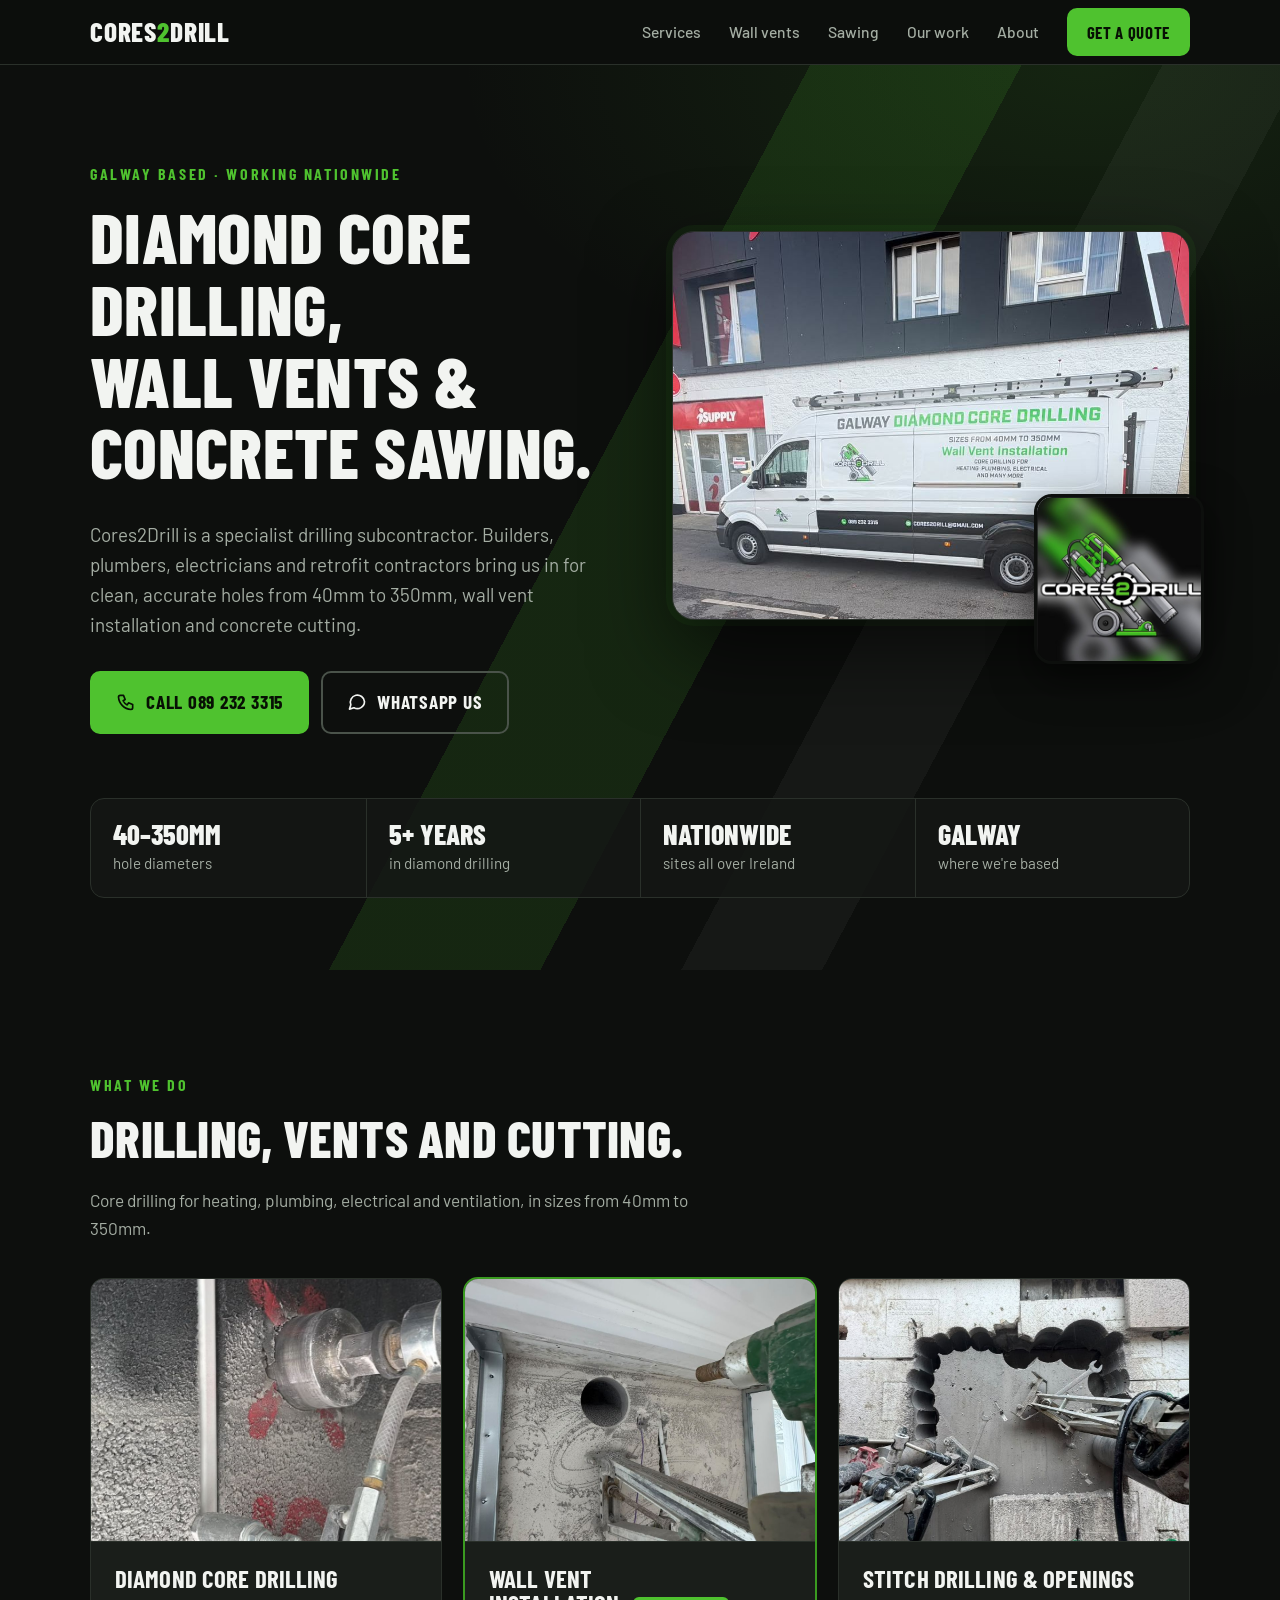
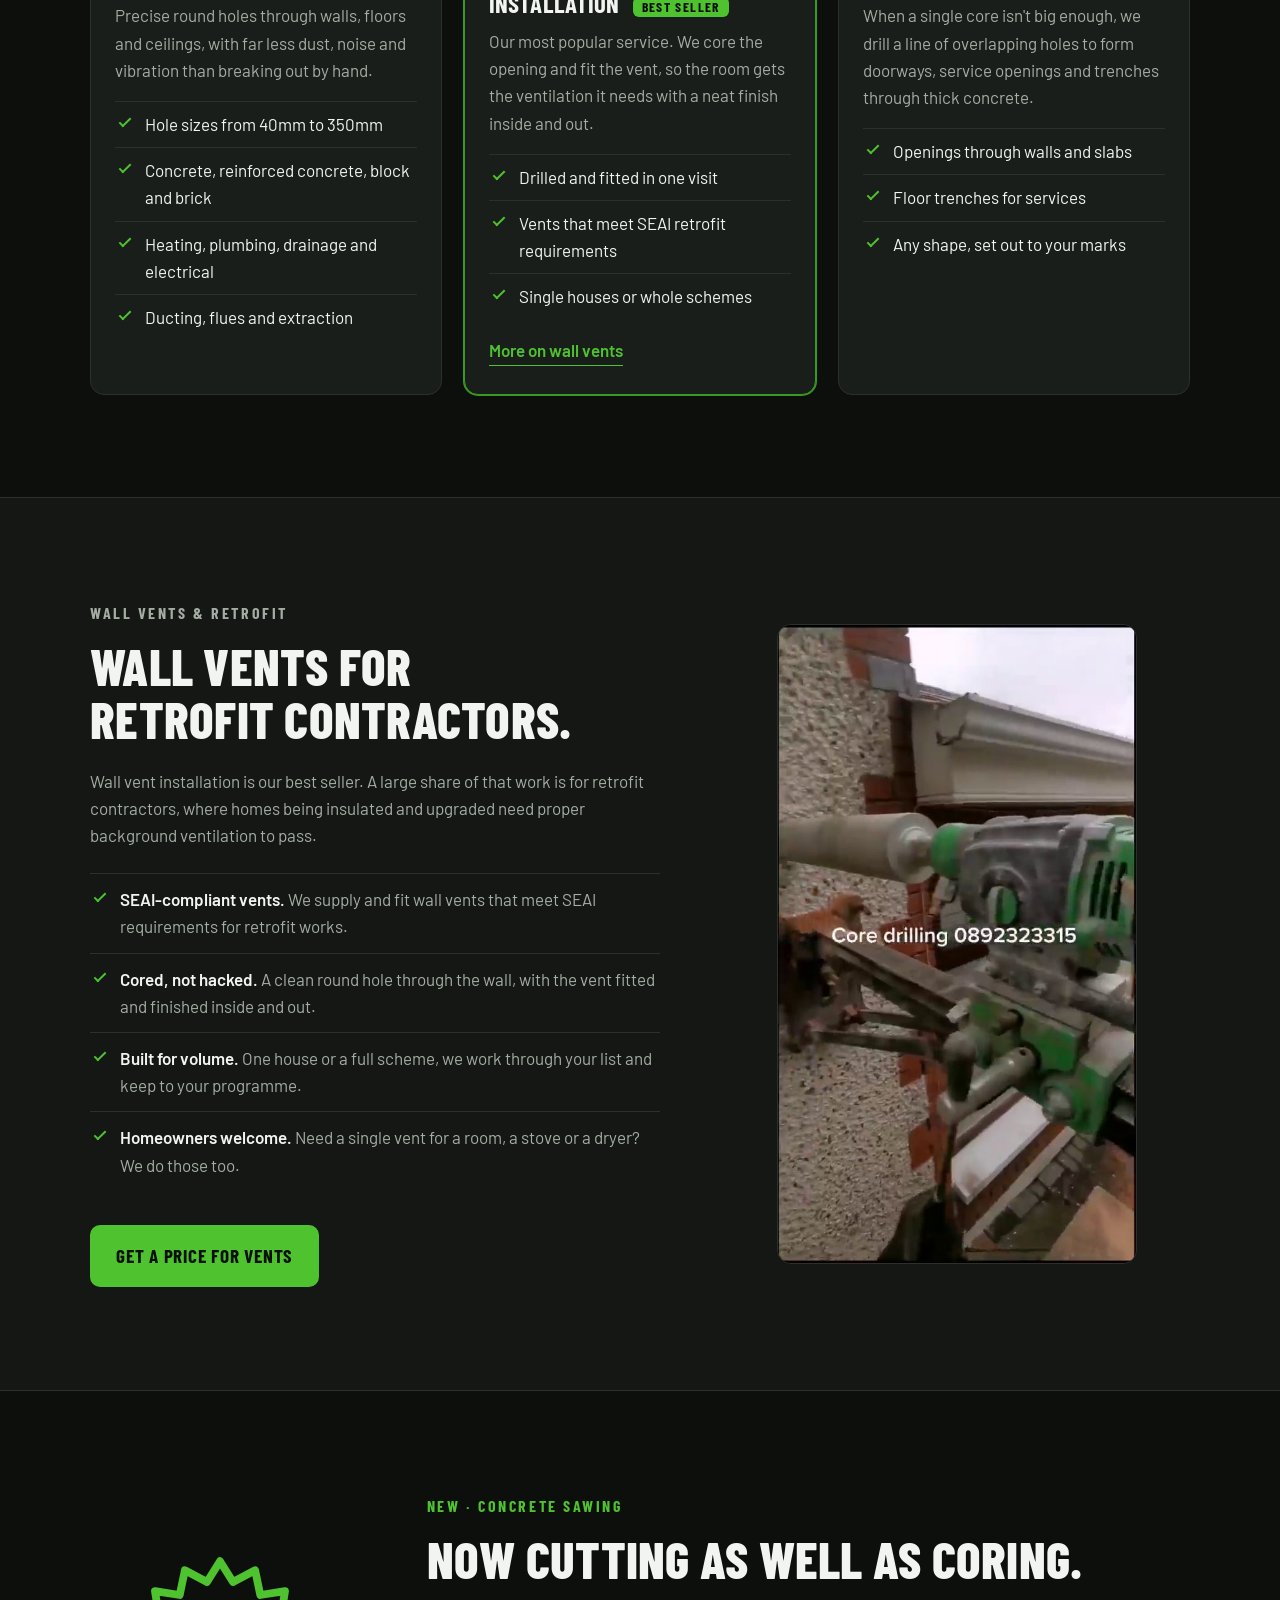
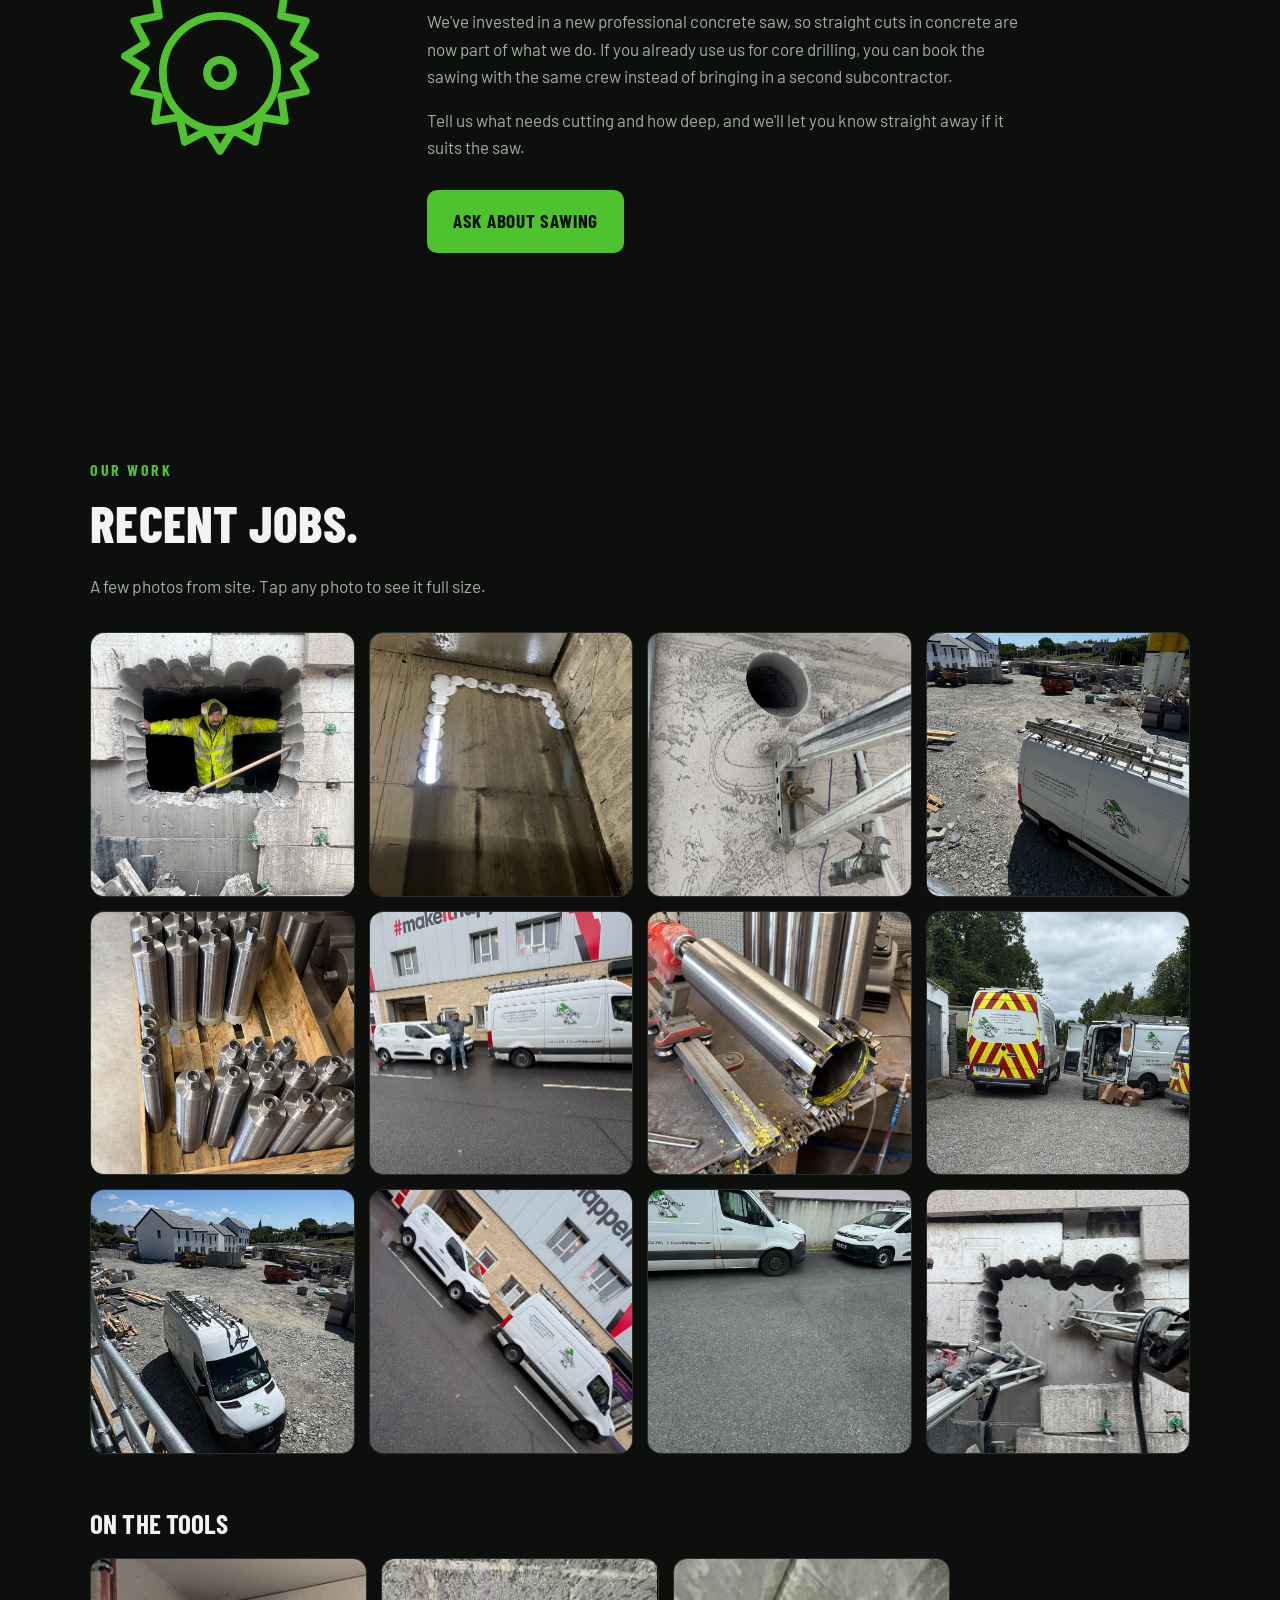
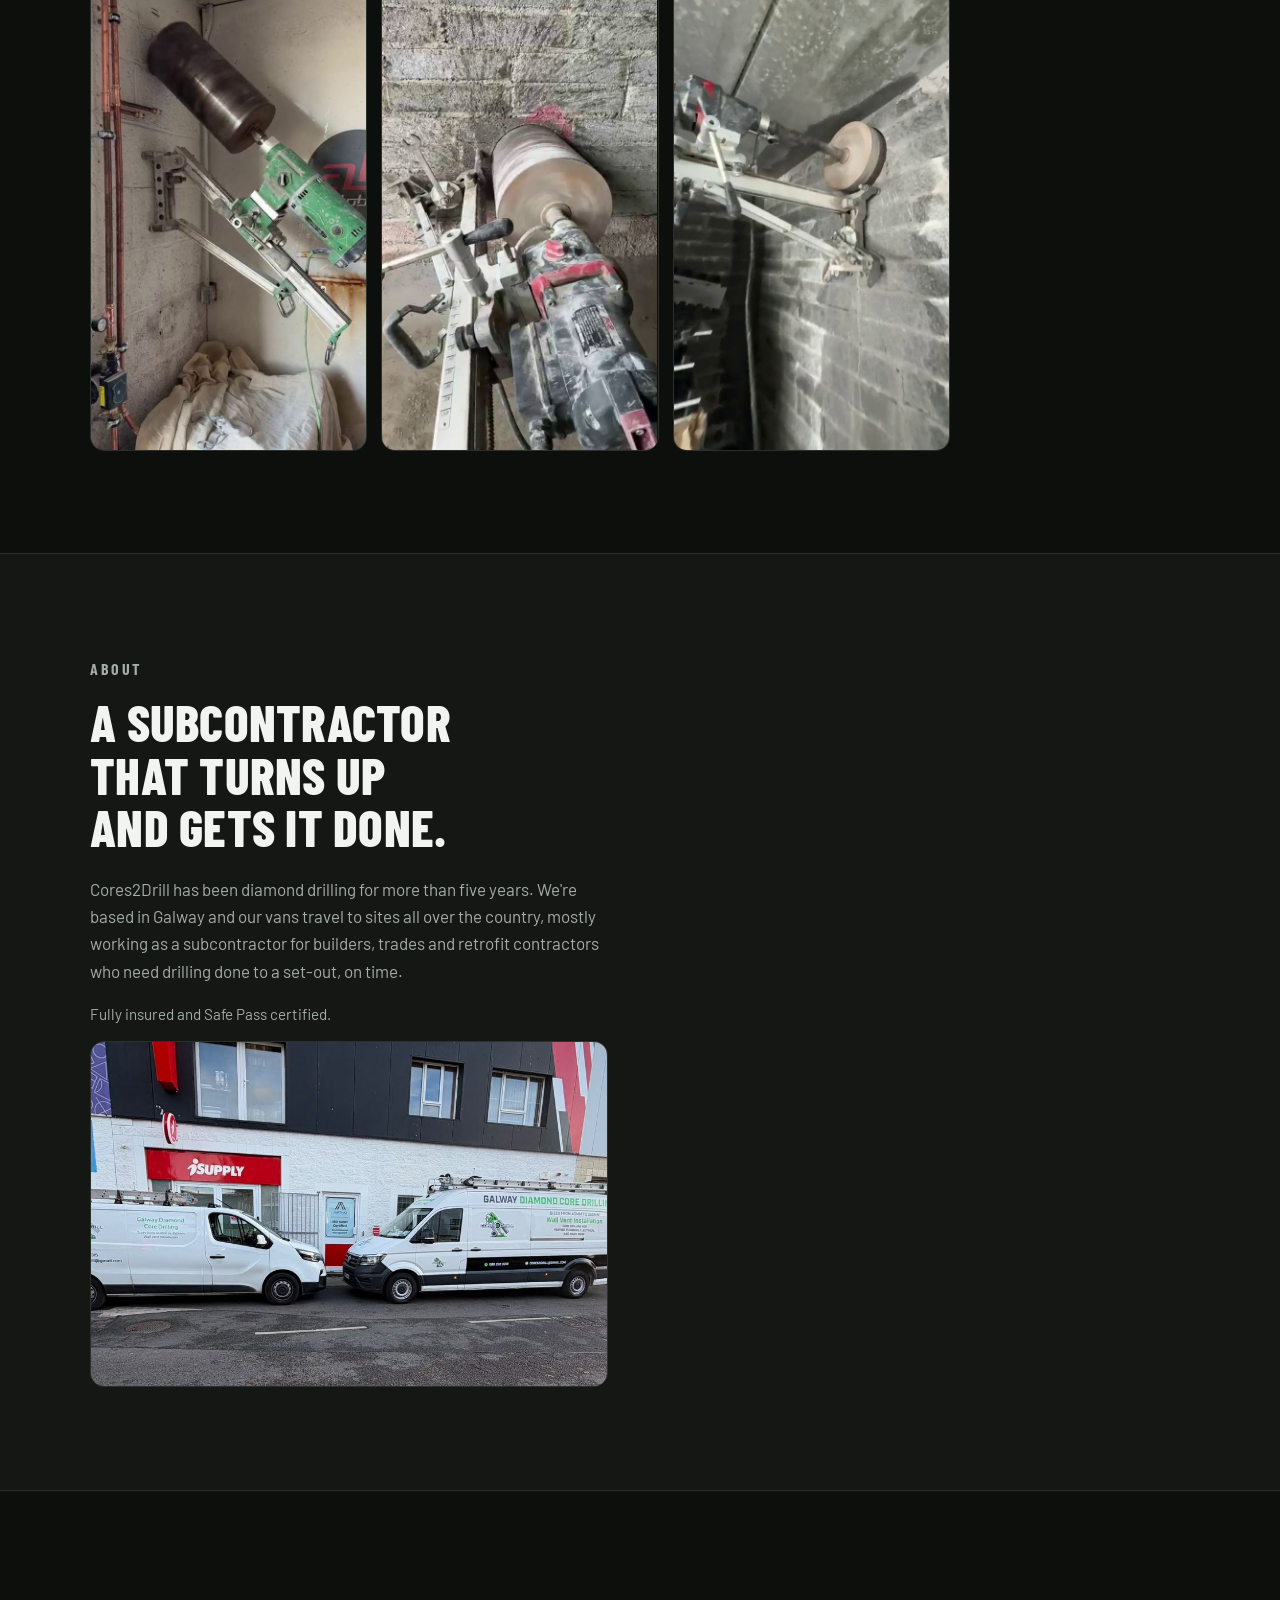
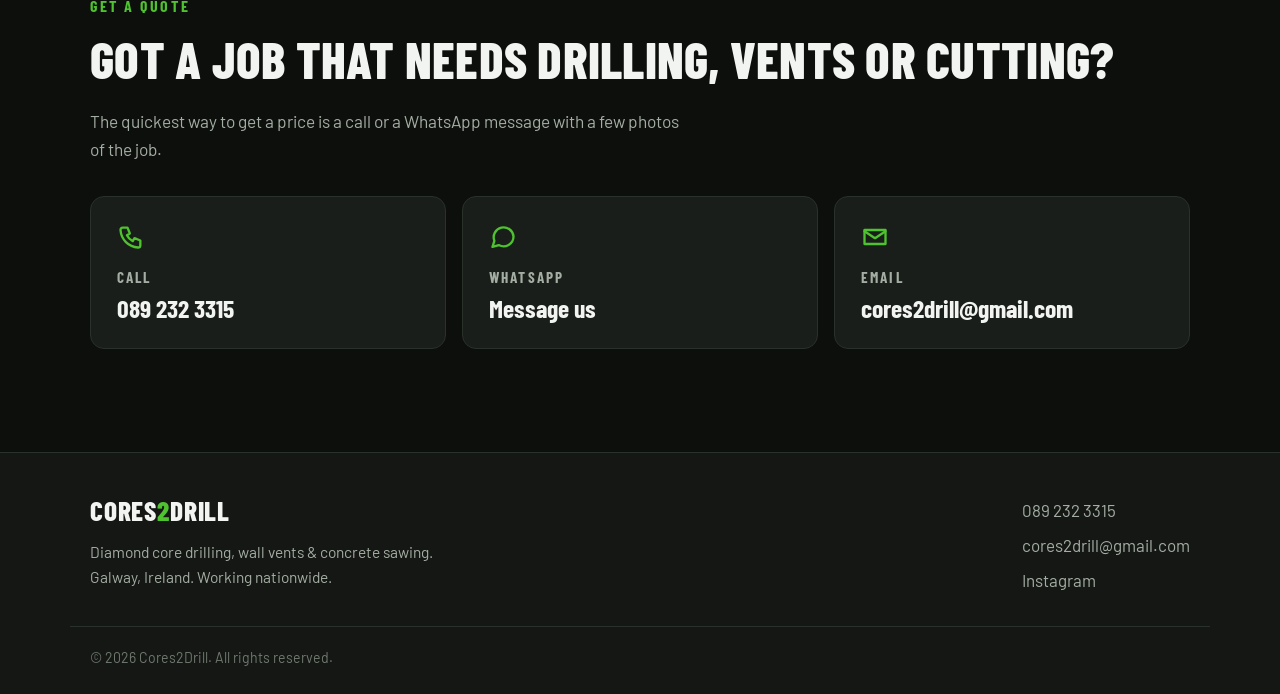
==== index.html @ 3e7b77d5 "Gallery: add four more photos and recrop the yard shot Co-Authored-By: Claude Fable 5.2 <noreply@ant" ====
<!doctype html>
<html lang="en-IE">
<head>
  <meta charset="utf-8">
  <meta name="viewport" content="width=device-width, initial-scale=1">
  <title>Cores2Drill | Diamond Core Drilling &amp; Wall Vent Installation, Galway &amp; Nationwide</title>
  <meta name="description" content="Galway-based diamond core drilling from 40mm to 350mm, wall vent installation for retrofit contractors and concrete sawing, on sites all over Ireland. Call or WhatsApp 089 232 3315.">
  <meta name="theme-color" content="#0d0f0d">

  <meta property="og:type" content="website">
  <meta property="og:title" content="Cores2Drill | Diamond Core Drilling &amp; Wall Vent Installation">
  <meta property="og:description" content="Core drilling from 40mm to 350mm, wall vents and concrete sawing. Galway based, working nationwide.">
  <meta property="og:image" content="images/social.jpg">

  <link rel="icon" type="image/png" href="images/favicon.png">
  <link rel="apple-touch-icon" href="images/favicon.png">

  <link rel="preconnect" href="https://fonts.googleapis.com">
  <link rel="preconnect" href="https://fonts.gstatic.com" crossorigin>
  <link href="https://fonts.googleapis.com/css2?family=Barlow:wght@400;500;600&family=Barlow+Condensed:wght@600;700;800&display=swap" rel="stylesheet">
  <link rel="stylesheet" href="css/style.css">

  <script type="application/ld+json">
  {
    "@context": "https://schema.org",
    "@type": "LocalBusiness",
    "name": "Cores2Drill",
    "description": "Diamond core drilling, wall vent installation and concrete sawing subcontractor based in Galway, working nationwide.",
    "telephone": "+353892323315",
    "email": "cores2drill@gmail.com",
    "address": { "@type": "PostalAddress", "addressLocality": "Galway", "addressCountry": "IE" },
    "areaServed": { "@type": "Country", "name": "Ireland" }
  }
  </script>
</head>
<body>
  <a class="skip" href="#main">Skip to content</a>

  <header class="nav" id="top">
    <div class="wrap nav__inner">
      <a class="brand" href="#top" aria-label="Cores2Drill home">CORES<span>2</span>DRILL</a>

      <button class="nav__toggle" type="button" aria-expanded="false" aria-controls="menu" aria-label="Menu">
        <span></span><span></span><span></span>
      </button>

      <nav class="nav__menu" id="menu" aria-label="Main">
        <a href="#services">Services</a>
        <a href="#vents">Wall vents</a>
        <a href="#saw">Sawing</a>
        <a href="#work">Our work</a>
        <a href="#about">About</a>
        <a class="btn btn--sm" href="#contact">Get a quote</a>
      </nav>
    </div>
  </header>

  <main id="main">

    <!-- ============ HERO ============ -->
    <section class="hero">
      <div class="wrap hero__inner">
        <div class="hero__text">
          <p class="eyebrow">Galway based &middot; Working nationwide</p>
          <h1>Diamond core drilling, wall vents &amp; concrete sawing.</h1>
          <p class="lead">
            Cores2Drill is a specialist drilling subcontractor. Builders, plumbers, electricians
            and retrofit contractors bring us in for clean, accurate holes from 40mm to 350mm,
            wall vent installation and concrete cutting.
          </p>
          <div class="hero__cta">
            <a class="btn" href="tel:+353892323315">
              <svg viewBox="0 0 24 24" aria-hidden="true"><path d="M5 4h4l2 5-2.5 1.5a11 11 0 0 0 5 5L15 13l5 2v4a2 2 0 0 1-2 2A16 16 0 0 1 3 6a2 2 0 0 1 2-2z"/></svg>
              Call 089 232 3315
            </a>
            <a class="btn btn--ghost" href="https://wa.me/353892323315?text=Hi%20Cores2Drill%2C%20I%27d%20like%20a%20quote%20for%20a%20job." target="_blank" rel="noopener">
              <svg viewBox="0 0 24 24" aria-hidden="true"><path d="M21 11.5a8.5 8.5 0 0 1-12.6 7.4L3 20.5l1.6-5.2A8.5 8.5 0 1 1 21 11.5z"/></svg>
              WhatsApp us
            </a>
          </div>
        </div>

        <div class="hero__media">
          <img class="hero__photo" src="images/van-side.jpg" width="900" height="675" alt="Cores2Drill van with Galway Diamond Core Drilling livery">
          <img class="hero__badge" src="images/logo.jpg" width="720" height="720" alt="Cores2Drill logo">
        </div>
      </div>

      <div class="wrap">
        <ul class="facts">
          <li><strong>40&ndash;350mm</strong><span>hole diameters</span></li>
          <li><strong>5+ years</strong><span>in diamond drilling</span></li>
          <li><strong>Nationwide</strong><span>sites all over Ireland</span></li>
          <li><strong>Galway</strong><span>where we're based</span></li>
        </ul>
      </div>
    </section>

    <!-- ============ SERVICES ============ -->
    <section class="section" id="services">
      <div class="wrap">
        <p class="eyebrow">What we do</p>
        <h2>Drilling, vents and cutting.</h2>
        <p class="section__intro">Core drilling for heating, plumbing, electrical and ventilation, in sizes from 40mm to 350mm.</p>

        <div class="services">
          <article class="card">
            <img class="card__img" src="images/marked-wall.jpg" width="787" height="1400" loading="lazy" alt="Diamond core drill cutting into a marked-out wall">
            <div class="card__body">
              <h3>Diamond core drilling</h3>
              <p>
                Precise round holes through walls, floors and ceilings, with far less dust,
                noise and vibration than breaking out by hand.
              </p>
              <ul class="ticks">
                <li>Hole sizes from 40mm to 350mm</li>
                <li>Concrete, reinforced concrete, block and brick</li>
                <li>Heating, plumbing, drainage and electrical</li>
                <li>Ducting, flues and extraction</li>
              </ul>
            </div>
          </article>

          <article class="card card--featured">
            <img class="card__img" src="images/hole-rig.jpg" width="1050" height="1400" loading="lazy" alt="Freshly cored vent hole high on a rendered house wall">
            <div class="card__body">
              <h3>Wall vent installation <em class="tag">Best seller</em></h3>
              <p>
                Our most popular service. We core the opening and fit the vent, so the room
                gets the ventilation it needs with a neat finish inside and out.
              </p>
              <ul class="ticks">
                <li>Drilled and fitted in one visit</li>
                <li>Vents that meet SEAI retrofit requirements</li>
                <li>Single houses or whole schemes</li>
              </ul>
              <a class="more" href="#vents">More on wall vents</a>
            </div>
          </article>

          <article class="card">
            <img class="card__img" src="images/opening-stitch.jpg" width="1050" height="1400" loading="lazy" alt="Large opening stitch drilled through a thick concrete wall">
            <div class="card__body">
              <h3>Stitch drilling &amp; openings</h3>
              <p>
                When a single core isn't big enough, we drill a line of overlapping holes to
                form doorways, service openings and trenches through thick concrete.
              </p>
              <ul class="ticks">
                <li>Openings through walls and slabs</li>
                <li>Floor trenches for services</li>
                <li>Any shape, set out to your marks</li>
              </ul>
            </div>
          </article>
        </div>
      </div>
    </section>

    <!-- ============ WALL VENTS / RETROFIT ============ -->
    <section class="section section--band" id="vents">
      <div class="wrap feature">
        <div class="feature__text">
          <p class="eyebrow">Wall vents &amp; retrofit</p>
          <h2>Wall vents for retrofit contractors.</h2>
          <p>
            Wall vent installation is our best seller. A large share of that work is for
            retrofit contractors, where homes being insulated and upgraded need proper
            background ventilation to pass.
          </p>
          <ul class="ticks ticks--open">
            <li><strong>SEAI-compliant vents.</strong> We supply and fit wall vents that meet SEAI requirements for retrofit works.</li>
            <li><strong>Cored, not hacked.</strong> A clean round hole through the wall, with the vent fitted and finished inside and out.</li>
            <li><strong>Built for volume.</strong> One house or a full scheme, we work through your list and keep to your programme.</li>
            <li><strong>Homeowners welcome.</strong> Need a single vent for a room, a stove or a dryer? We do those too.</li>
          </ul>
          <a class="btn" href="#contact">Get a price for vents</a>
        </div>
        <video class="clip" src="media/clip-house.mp4" poster="media/clip-house.jpg" width="576" height="1024"
               muted loop playsinline preload="none" aria-label="Video: core drilling a vent hole high on a house wall"></video>
      </div>
    </section>

    <!-- ============ SAW FEATURE ============ -->
    <section class="section saw" id="saw">
      <div class="wrap saw__inner">
        <svg class="saw__blade" viewBox="0 0 200 200" aria-hidden="true">
          <g fill="none" stroke="currentColor" stroke-width="6" stroke-linejoin="round">
            <path d="M100 14l10 16 17-9 4 19 19-3-3 19 19 4-9 17 16 10-16 10 9 17-19 4 3 19-19-3-4 19-17-9-10 16-10-16-17 9-4-19-19 3 3-19-19-4 9-17-16-10 16-10-9-17 19-4-3-19 19 3 4-19 17 9z"/>
            <circle cx="100" cy="100" r="44"/>
            <circle cx="100" cy="100" r="10"/>
          </g>
        </svg>
        <div>
          <p class="eyebrow">New &middot; Concrete sawing</p>
          <h2>Now cutting as well as coring.</h2>
          <p>
            We've invested in a new professional concrete saw, so straight cuts in concrete
            are now part of what we do. If you already use us for core drilling, you can book
            the sawing with the same crew instead of bringing in a second subcontractor.
          </p>
          <!-- TODO: add the saw's make/model, cutting depth and a photo once available -->
          <p>Tell us what needs cutting and how deep, and we'll let you know straight away if it suits the saw.</p>
          <a class="btn" href="#contact">Ask about sawing</a>
        </div>
      </div>
    </section>

    <!-- ============ WORK / GALLERY ============ -->
    <section class="section" id="work">
      <div class="wrap">
        <p class="eyebrow">Our work</p>
        <h2>Recent jobs.</h2>
        <p class="section__intro">A few photos from site. Tap any photo to see it full size.</p>

        <div class="gallery">
          <button class="shot" type="button" data-full="images/opening-worker.jpg" data-caption="Doorway-sized opening stitch drilled through a thick concrete wall">
            <img src="images/opening-worker.jpg" width="1050" height="1400" loading="lazy" alt="Doorway-sized opening stitch drilled through a thick concrete wall">
          </button>
          <button class="shot" type="button" data-full="images/slab-stitch.jpg" data-caption="L-shaped line of cores stitch drilled through a concrete slab">
            <img src="images/slab-stitch.jpg" width="1050" height="1400" loading="lazy" alt="L-shaped line of cores stitch drilled through a concrete slab">
          </button>
          <button class="shot" type="button" data-full="images/hole-rig-close.jpg" data-caption="Clean cored hole through a house wall with the drill rig still fixed in place">
            <img src="images/hole-rig-close.jpg" width="1050" height="1400" loading="lazy" alt="Clean cored hole through a house wall with the drill rig still fixed in place">
          </button>
          <button class="shot" type="button" data-full="images/site-van.jpg" data-caption="Cores2Drill van on a housing development site">
            <img src="images/site-van.jpg" width="1200" height="900" loading="lazy" alt="Cores2Drill van on a housing development site">
          </button>
          <button class="shot" type="button" data-full="images/core-bits.jpg" data-caption="Pallet of diamond core bits in a range of diameters">
            <img src="images/core-bits.jpg" width="787" height="1400" loading="lazy" alt="Pallet of diamond core bits in a range of diameters">
          </button>
          <button class="shot" type="button" data-full="images/vans-owner.jpg" data-caption="Two Cores2Drill vans outside a trade supplier">
            <img src="images/vans-owner.jpg" width="1400" height="1050" loading="lazy" alt="Two Cores2Drill vans outside a trade supplier">
          </button>
          <button class="shot" type="button" data-full="images/bit-retip.jpg" data-caption="Diamond core bit being re-tipped with new segments">
            <img src="images/bit-retip.jpg" width="787" height="1400" loading="lazy" alt="Diamond core bit being re-tipped with new segments">
          </button>
          <button class="shot" type="button" data-full="images/fleet-yard.jpg" data-caption="Cores2Drill vans loading up in the yard">
            <img src="images/fleet-yard.jpg" width="1152" height="960" loading="lazy" alt="Cores2Drill vans loading up in the yard">
          </button>
          <button class="shot" type="button" data-full="images/site-van-above.jpg" data-caption="Cores2Drill van seen from the scaffold on a housing site">
            <img src="images/site-van-above.jpg" width="787" height="1400" loading="lazy" alt="Cores2Drill van seen from the scaffold on a housing site">
          </button>
          <button class="shot" type="button" data-full="images/vans-street.jpg" data-caption="Cores2Drill vans parked up between jobs">
            <img src="images/vans-street.jpg" width="1179" height="1276" loading="lazy" alt="Cores2Drill vans parked up between jobs">
          </button>
          <button class="shot" type="button" data-full="images/vans-house.jpg" data-caption="Two Cores2Drill vans at a house job">
            <img src="images/vans-house.jpg" width="1200" height="900" loading="lazy" alt="Two Cores2Drill vans at a house job">
          </button>
          <button class="shot" type="button" data-full="images/opening-stitch.jpg" data-caption="Stitch drilled opening in progress with the rig on the wall">
            <img src="images/opening-stitch.jpg" width="1050" height="1400" loading="lazy" alt="Stitch drilled opening in progress with the rig on the wall">
          </button>
        </div>

        <h3 class="subhead">On the tools</h3>
        <div class="clips">
          <video class="clip" src="media/clip-rig.mp4" poster="media/clip-rig.jpg" width="576" height="1024"
                 muted loop playsinline preload="none" aria-label="Video: rig-mounted core drill set up at an angle on a wall"></video>
          <video class="clip" src="media/clip-block.mp4" poster="media/clip-block.jpg" width="576" height="1024"
                 muted loop playsinline preload="none" aria-label="Video: large diameter core drilling through a block wall"></video>
          <video class="clip" src="media/clip-through.mp4" poster="media/clip-through.jpg" width="576" height="1024"
                 muted loop playsinline preload="none" aria-label="Video: core drill breaking through a block wall"></video>
        </div>
      </div>
    </section>

    <!-- ============ ABOUT ============ -->
    <section class="section section--band" id="about">
      <div class="wrap about">
        <div>
          <p class="eyebrow">About</p>
          <h2>A subcontractor that turns up and gets it done.</h2>
          <p>
            Cores2Drill has been diamond drilling for more than five years. We're based in
            Galway and our vans travel to sites all over the country, mostly working as a
            subcontractor for builders, trades and retrofit contractors who need drilling
            done to a set-out, on time.
          </p>
          <p class="small">Fully insured and Safe Pass certified.</p>
          <img class="about__photo" src="images/vans-two.jpg" width="900" height="600" loading="lazy" alt="Two Cores2Drill vans parked outside a trade supplier">
        </div>

        <ol class="steps">
          <li>
            <h3>Send us the job</h3>
            <p>Call or WhatsApp with what needs drilling or cutting, what it's going through and where the site is. Photos help.</p>
          </li>
          <li>
            <h3>Get a price</h3>
            <p>We'll come back to you with a quote and a date that suits your programme.</p>
          </li>
          <li>
            <h3>We do the work</h3>
            <p>We arrive with our own equipment, drill or cut to your marks, and leave the area tidy.</p>
          </li>
        </ol>
      </div>
    </section>

    <!-- ============ CONTACT ============ -->
    <section class="section contact" id="contact">
      <div class="wrap">
        <p class="eyebrow">Get a quote</p>
        <h2>Got a job that needs drilling, vents or cutting?</h2>
        <p class="section__intro">The quickest way to get a price is a call or a WhatsApp message with a few photos of the job.</p>

        <div class="contact__grid">
          <a class="contact__item" href="tel:+353892323315">
            <svg viewBox="0 0 24 24" aria-hidden="true"><path d="M5 4h4l2 5-2.5 1.5a11 11 0 0 0 5 5L15 13l5 2v4a2 2 0 0 1-2 2A16 16 0 0 1 3 6a2 2 0 0 1 2-2z"/></svg>
            <span class="contact__label">Call</span>
            <span class="contact__value">089 232 3315</span>
          </a>
          <a class="contact__item" href="https://wa.me/353892323315?text=Hi%20Cores2Drill%2C%20I%27d%20like%20a%20quote%20for%20a%20job." target="_blank" rel="noopener">
            <svg viewBox="0 0 24 24" aria-hidden="true"><path d="M21 11.5a8.5 8.5 0 0 1-12.6 7.4L3 20.5l1.6-5.2A8.5 8.5 0 1 1 21 11.5z"/></svg>
            <span class="contact__label">WhatsApp</span>
            <span class="contact__value">Message us</span>
          </a>
          <a class="contact__item" href="mailto:cores2drill@gmail.com?subject=Quote%20request">
            <svg viewBox="0 0 24 24" aria-hidden="true"><path d="M3 6h18v12H3z"/><path d="m3 7 9 6 9-6"/></svg>
            <span class="contact__label">Email</span>
            <span class="contact__value">cores2drill@gmail.com</span>
          </a>
        </div>
      </div>
    </section>
  </main>

  <footer class="footer">
    <div class="wrap footer__inner">
      <div>
        <a class="brand" href="#top">CORES<span>2</span>DRILL</a>
        <p>Diamond core drilling, wall vents &amp; concrete sawing.<br>Galway, Ireland. Working nationwide.</p>
      </div>
      <div class="footer__links">
        <a href="tel:+353892323315">089 232 3315</a>
        <a href="mailto:cores2drill@gmail.com">cores2drill@gmail.com</a>
        <!-- PLACEHOLDER: put the real Instagram URL in the href -->
        <a href="#" data-placeholder="instagram">Instagram</a>
      </div>
    </div>
    <div class="wrap footer__legal">&copy; <span id="year">2026</span> Cores2Drill. All rights reserved.</div>
  </footer>

  <!-- Mobile sticky call bar -->
  <div class="callbar">
    <a href="tel:+353892323315">Call</a>
    <a href="https://wa.me/353892323315?text=Hi%20Cores2Drill%2C%20I%27d%20like%20a%20quote%20for%20a%20job." target="_blank" rel="noopener">WhatsApp</a>
  </div>

  <dialog class="lightbox" id="lightbox" aria-label="Photo viewer">
    <button class="lightbox__close" type="button" aria-label="Close">&times;</button>
    <img src="" alt="">
    <p class="lightbox__caption"></p>
  </dialog>

  <script src="js/main.js"></script>
</body>
</html>
---- css/style.css ----
/* Cores2Drill — site styles */

:root {
  --bg: #0d0f0d;
  --bg-2: #141714;
  --panel: #1a1e1a;
  --line: #2a302a;
  --text: #f2f4f1;
  --muted: #a4ada3;
  --green: #4fc22f;
  --green-dark: #3a9a20;
  --radius: 14px;
  --wrap: 1140px;
  --head: "Barlow Condensed", "Arial Narrow", Arial, sans-serif;
  --body: "Barlow", system-ui, -apple-system, "Segoe UI", Roboto, Arial, sans-serif;
}

*, *::before, *::after { box-sizing: border-box; }

html { scroll-behavior: smooth; scroll-padding-top: 76px; }

body {
  margin: 0;
  background: var(--bg);
  color: var(--text);
  font-family: var(--body);
  font-size: 17px;
  line-height: 1.6;
  -webkit-font-smoothing: antialiased;
}

img { max-width: 100%; height: auto; display: block; }
a { color: inherit; }
p { margin: 0 0 1em; }
ul, ol { margin: 0; padding: 0; list-style: none; }

h1, h2, h3 {
  font-family: var(--head);
  font-weight: 800;
  line-height: 1.02;
  letter-spacing: 0.005em;
  text-transform: uppercase;
  margin: 0 0 0.45em;
  text-wrap: balance;
}
h1 { font-size: clamp(2.5rem, 6vw, 4.4rem); }
h2 { font-size: clamp(2rem, 4.6vw, 3.2rem); }
h3 { font-size: 1.55rem; font-weight: 700; }

.wrap { width: 100%; max-width: var(--wrap); margin: 0 auto; padding: 0 20px; }

.skip {
  position: absolute; left: -999px; top: 0; z-index: 100;
  background: var(--green); color: #000; padding: 10px 16px; font-weight: 600;
}
.skip:focus { left: 0; }

:focus-visible { outline: 2px solid var(--green); outline-offset: 3px; border-radius: 4px; }

.eyebrow {
  font-family: var(--head);
  font-weight: 700;
  font-size: 1rem;
  letter-spacing: 0.16em;
  text-transform: uppercase;
  color: var(--green);
  margin-bottom: 0.9em;
}

/* ---------- Buttons ---------- */
.btn {
  display: inline-flex; align-items: center; justify-content: center; gap: 10px;
  background: var(--green); color: #071004;
  font-family: var(--head); font-weight: 700; font-size: 1.2rem;
  letter-spacing: 0.04em; text-transform: uppercase; text-decoration: none;
  padding: 14px 24px; border-radius: 10px; border: 2px solid var(--green);
  transition: background .15s, border-color .15s, color .15s, transform .15s;
}
.btn:hover { background: #63d641; border-color: #63d641; transform: translateY(-1px); }
.btn--ghost { background: transparent; color: var(--text); border-color: #4a534a; }
.btn--ghost:hover { background: transparent; border-color: var(--green); color: var(--green); }
.btn--sm { font-size: 1.05rem; padding: 9px 18px; }
.btn svg, .contact__item svg {
  width: 20px; height: 20px; fill: none; stroke: currentColor;
  stroke-width: 2; stroke-linecap: round; stroke-linejoin: round; flex: none;
}

/* ---------- Nav ---------- */
.nav {
  position: sticky; top: 0; z-index: 50;
  background: rgba(13, 15, 13, 0.88);
  backdrop-filter: blur(10px);
  border-bottom: 1px solid var(--line);
}
.nav__inner { display: flex; align-items: center; justify-content: space-between; height: 64px; }

.brand {
  font-family: var(--head); font-weight: 800; font-size: 1.7rem;
  letter-spacing: 0.03em; text-decoration: none; color: var(--text); line-height: 1;
}
.brand span { color: var(--green); }

.nav__menu { display: flex; align-items: center; gap: 28px; }
.nav__menu a:not(.btn) {
  text-decoration: none; color: var(--muted); font-weight: 500; font-size: 0.98rem;
  transition: color .15s;
}
.nav__menu a:not(.btn):hover { color: var(--text); }

.nav__toggle {
  display: none; width: 44px; height: 44px; padding: 10px;
  background: none; border: 0; cursor: pointer;
  flex-direction: column; justify-content: space-between;
}
.nav__toggle span { display: block; height: 2px; background: var(--text); border-radius: 2px; transition: transform .2s, opacity .2s; }
.nav__toggle[aria-expanded="true"] span:nth-child(1) { transform: translateY(11px) rotate(45deg); }
.nav__toggle[aria-expanded="true"] span:nth-child(2) { opacity: 0; }
.nav__toggle[aria-expanded="true"] span:nth-child(3) { transform: translateY(-11px) rotate(-45deg); }

/* ---------- Hero ---------- */
.hero {
  position: relative; overflow: hidden;
  padding: clamp(48px, 8vw, 96px) 0 clamp(40px, 6vw, 72px);
  background:
    linear-gradient(118deg, transparent 0 46%, rgba(79, 194, 47, 0.13) 46% 58%, transparent 58% 66%, rgba(255, 255, 255, 0.04) 66% 74%, transparent 74%),
    radial-gradient(900px 500px at 85% 0%, rgba(79, 194, 47, 0.12), transparent 70%),
    var(--bg);
}
.hero__inner {
  display: grid; grid-template-columns: 1fr 1fr; gap: clamp(28px, 5vw, 64px); align-items: center;
}
.lead { font-size: 1.18rem; color: var(--muted); max-width: 54ch; margin-bottom: 1.6em; }
.hero__cta { display: flex; flex-wrap: wrap; gap: 12px; }

.hero__media { position: relative; padding-bottom: 44px; }
.hero__photo {
  width: 100%; border-radius: 22px; border: 1px solid var(--line);
  box-shadow: 0 30px 80px rgba(0, 0, 0, 0.6), 0 0 0 6px rgba(79, 194, 47, 0.07);
}
.hero__badge {
  position: absolute; right: -14px; bottom: 0;
  width: 34%; max-width: 170px; border-radius: 18px;
  border: 3px solid var(--bg); box-shadow: 0 14px 40px rgba(0, 0, 0, 0.6);
}

.facts {
  display: grid; grid-template-columns: repeat(4, 1fr);
  margin-top: clamp(36px, 6vw, 64px);
  border: 1px solid var(--line); border-radius: var(--radius);
  background: rgba(20, 23, 20, 0.85);
}
.facts li { padding: 20px 22px; border-left: 1px solid var(--line); }
.facts li:first-child { border-left: 0; }
.facts strong {
  display: block; font-family: var(--head); font-weight: 800; font-size: 1.75rem;
  text-transform: uppercase; line-height: 1.1; color: var(--text);
}
.facts span { color: var(--muted); font-size: 0.95rem; }

/* ---------- Sections ---------- */
.section { padding: clamp(56px, 8vw, 104px) 0; }
.section--band { background: var(--bg-2); border-block: 1px solid var(--line); }
.section__intro { color: var(--muted); max-width: 60ch; font-size: 1.08rem; }

/* ---------- Service cards ---------- */
.services { display: grid; grid-template-columns: repeat(3, 1fr); gap: 22px; margin-top: 36px; }
.card {
  background: var(--panel); border: 1px solid var(--line);
  border-radius: var(--radius); overflow: hidden;
}
.card { display: flex; flex-direction: column; }
.card--featured { border-color: var(--green-dark); box-shadow: 0 0 0 1px var(--green-dark); }
.card__img { width: 100%; aspect-ratio: 4 / 3; object-fit: cover; border-bottom: 1px solid var(--line); }
.card__body { padding: 24px 24px 28px; }
.more {
  display: inline-block; margin-top: 18px; color: var(--green); font-weight: 600;
  text-decoration: none; border-bottom: 1px solid currentColor;
}
.more:hover { color: #63d641; }
.card__body p { color: var(--muted); }

.tag {
  display: inline-block; vertical-align: middle; margin-left: 8px;
  background: var(--green); color: #071004; font-style: normal;
  font-size: 0.85rem; letter-spacing: 0.1em; padding: 3px 9px; border-radius: 6px;
}

.ticks li {
  position: relative; padding: 9px 0 9px 30px; border-top: 1px solid var(--line);
}
.ticks li::before {
  content: ""; position: absolute; left: 4px; top: 16px;
  width: 12px; height: 6px;
  border-left: 2px solid var(--green); border-bottom: 2px solid var(--green);
  transform: rotate(-45deg);
}

/* ---------- Saw feature ---------- */
.feature { display: grid; grid-template-columns: 1.1fr 0.9fr; gap: clamp(28px, 5vw, 64px); align-items: center; }
.feature__text p { color: var(--muted); max-width: 56ch; }
.saw__inner { display: grid; grid-template-columns: auto 1fr; gap: clamp(28px, 6vw, 80px); align-items: center; }
.saw__blade { width: clamp(140px, 22vw, 260px); color: var(--green); animation: spin 40s linear infinite; }
.saw__inner p { color: var(--muted); max-width: 60ch; }
.saw__inner .eyebrow { color: var(--green); }
.saw__inner .btn { margin-top: 0.6em; }
@keyframes spin { to { transform: rotate(360deg); } }

.ticks--open { margin: 1.4em 0 2em; }
.ticks--open li { color: var(--muted); padding-top: 12px; padding-bottom: 12px; }
.ticks--open li::before { top: 19px; }
.ticks--open strong { color: var(--text); font-weight: 600; }

/* ---------- Video clips ---------- */
.clip {
  width: 100%; height: auto; aspect-ratio: 9 / 16; object-fit: cover; display: block;
  background: #000; border-radius: var(--radius); border: 1px solid var(--line); cursor: pointer;
}
.feature > .clip { max-width: 360px; justify-self: center; }

.subhead { margin: 56px 0 0; font-size: 1.7rem; }
.clips { display: grid; grid-template-columns: repeat(3, 1fr); gap: 14px; margin-top: 20px; max-width: 860px; }

/* ---------- Gallery ---------- */
.gallery { display: grid; grid-template-columns: repeat(4, 1fr); gap: 14px; margin-top: 32px; }
.shot {
  padding: 0; border: 1px solid var(--line); border-radius: var(--radius); overflow: hidden;
  background: var(--panel); cursor: zoom-in; display: block;
}
.shot img { width: 100%; aspect-ratio: 1; object-fit: cover; transition: transform .35s ease; }
.shot:hover img { transform: scale(1.05); }

.lightbox {
  border: 0; padding: 0; background: transparent; color: var(--text);
  max-width: min(94vw, 1100px); max-height: 94vh; overflow: visible;
}
.lightbox::backdrop { background: rgba(0, 0, 0, 0.88); }
.lightbox img { max-width: 100%; max-height: 82vh; width: auto; margin: 0 auto; border-radius: 10px; }
.lightbox__caption { text-align: center; color: var(--muted); margin: 12px 0 0; font-size: 0.95rem; }
.lightbox__close {
  position: absolute; top: -14px; right: -6px; width: 40px; height: 40px; border-radius: 50%;
  border: 0; background: var(--green); color: #071004; font-size: 1.6rem; line-height: 1; cursor: pointer;
}

/* ---------- About ---------- */
.about { display: grid; grid-template-columns: 1fr 1fr; gap: clamp(28px, 5vw, 64px); align-items: start; }
.about p { color: var(--muted); }
.small { font-size: 0.95rem; }
.about__photo { width: 100%; margin-top: 12px; border-radius: var(--radius); border: 1px solid var(--line); }

.steps { counter-reset: step; display: grid; gap: 14px; }
.steps li {
  counter-increment: step; position: relative;
  background: var(--panel); border: 1px solid var(--line); border-radius: var(--radius);
  padding: 20px 22px 20px 78px;
}
.steps li::before {
  content: counter(step); position: absolute; left: 22px; top: 18px;
  width: 38px; height: 38px; display: grid; place-items: center;
  border-radius: 50%; border: 2px solid var(--green); color: var(--green);
  font-family: var(--head); font-weight: 800; font-size: 1.3rem;
}
.steps h3 { font-size: 1.3rem; margin-bottom: 0.25em; }
.steps p { margin: 0; font-size: 0.98rem; }

/* ---------- Contact ---------- */
.contact__grid { display: grid; grid-template-columns: repeat(3, 1fr); gap: 16px; margin-top: 32px; }
.contact__item {
  display: grid; gap: 4px; text-decoration: none;
  background: var(--panel); border: 1px solid var(--line); border-radius: var(--radius);
  padding: 26px; transition: border-color .15s, transform .15s;
}
.contact__item:hover { border-color: var(--green); transform: translateY(-2px); }
.contact__item svg { width: 28px; height: 28px; color: var(--green); margin-bottom: 10px; }
.contact__label {
  font-family: var(--head); font-weight: 700; letter-spacing: 0.14em;
  text-transform: uppercase; color: var(--muted); font-size: 0.95rem;
}
.contact__value { font-family: var(--head); font-weight: 700; font-size: 1.6rem; line-height: 1.15; overflow-wrap: anywhere; }

/* ---------- Footer ---------- */
.footer { border-top: 1px solid var(--line); background: var(--bg-2); padding: 44px 0 24px; }
.footer__inner { display: flex; justify-content: space-between; gap: 32px; flex-wrap: wrap; }
.footer p { color: var(--muted); margin: 12px 0 0; font-size: 0.97rem; }
.footer__links { display: grid; gap: 8px; align-content: start; }
.footer__links a { color: var(--muted); text-decoration: none; }
.footer__links a:hover { color: var(--green); }
.footer__legal { margin-top: 32px; padding-top: 20px; border-top: 1px solid var(--line); color: #6f786e; font-size: 0.88rem; }

/* ---------- Mobile call bar ---------- */
.callbar { display: none; }

/* ---------- Reveal on scroll ---------- */
.reveal { opacity: 0; transform: translateY(18px); transition: opacity .5s ease, transform .5s ease; }
.reveal.is-in { opacity: 1; transform: none; }

/* ---------- Responsive ---------- */
@media (max-width: 900px) {
  .hero__inner, .feature, .about { grid-template-columns: 1fr; }
  .saw__inner { grid-template-columns: 1fr; }
  .saw__blade { width: 120px; }
  .hero__media { max-width: 520px; }
  .hero__badge { right: 8px; }
  .services { grid-template-columns: 1fr; max-width: 560px; }
  .facts { grid-template-columns: 1fr 1fr; }
  .facts li:nth-child(3) { border-left: 0; }
  .facts li:nth-child(n+3) { border-top: 1px solid var(--line); }
  .gallery { grid-template-columns: repeat(3, 1fr); }
  .contact__grid { grid-template-columns: 1fr; }
}

@media (max-width: 760px) {
  .nav__toggle { display: flex; }
  .nav__menu {
    position: absolute; top: 64px; left: 0; right: 0;
    flex-direction: column; align-items: stretch; gap: 0;
    background: var(--bg); border-bottom: 1px solid var(--line);
    padding: 8px 20px 20px; display: none;
  }
  .nav__menu.is-open { display: flex; }
  .nav__menu a:not(.btn) { padding: 14px 0; border-bottom: 1px solid var(--line); font-size: 1.05rem; color: var(--text); }
  .nav__menu .btn { margin-top: 16px; }

  body { padding-bottom: 60px; }
  .callbar {
    display: grid; grid-template-columns: 1fr 1fr;
    position: fixed; left: 0; right: 0; bottom: 0; z-index: 60;
    border-top: 1px solid var(--line);
  }
  .callbar a {
    display: grid; place-items: center; height: 60px; text-decoration: none;
    font-family: var(--head); font-weight: 700; font-size: 1.25rem;
    letter-spacing: 0.06em; text-transform: uppercase;
    background: var(--green); color: #071004;
  }
  .callbar a + a { background: var(--panel); color: var(--text); }

  .hero__cta .btn { flex: 1 1 100%; }
}

@media (max-width: 480px) {
  .gallery { grid-template-columns: 1fr 1fr; gap: 10px; }
  .clips { gap: 8px; }
  .facts li { padding: 16px; }
  .facts strong { font-size: 1.45rem; }
}

@media (prefers-reduced-motion: reduce) {
  html { scroll-behavior: auto; }
  .reveal { opacity: 1; transform: none; transition: none; }
  .saw__blade { animation: none; }
  .btn, .contact__item { transition: none; }
}
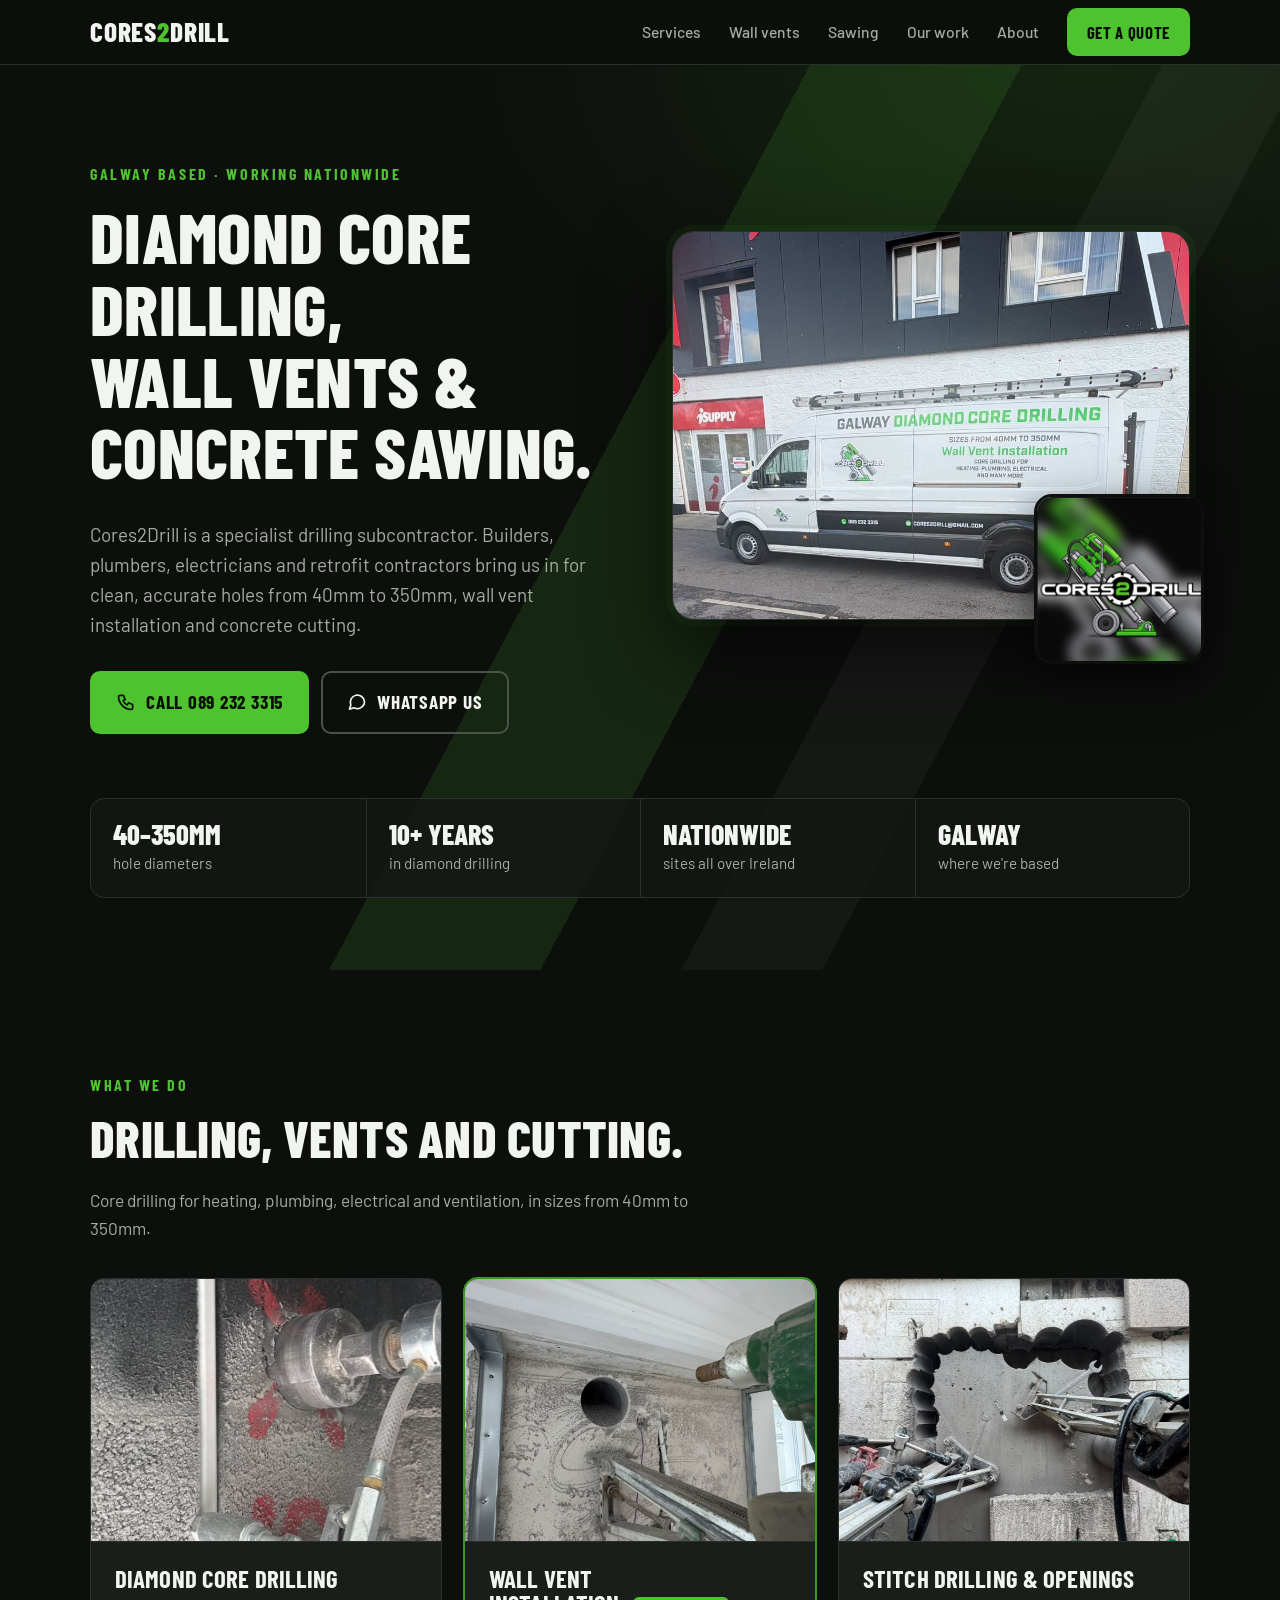
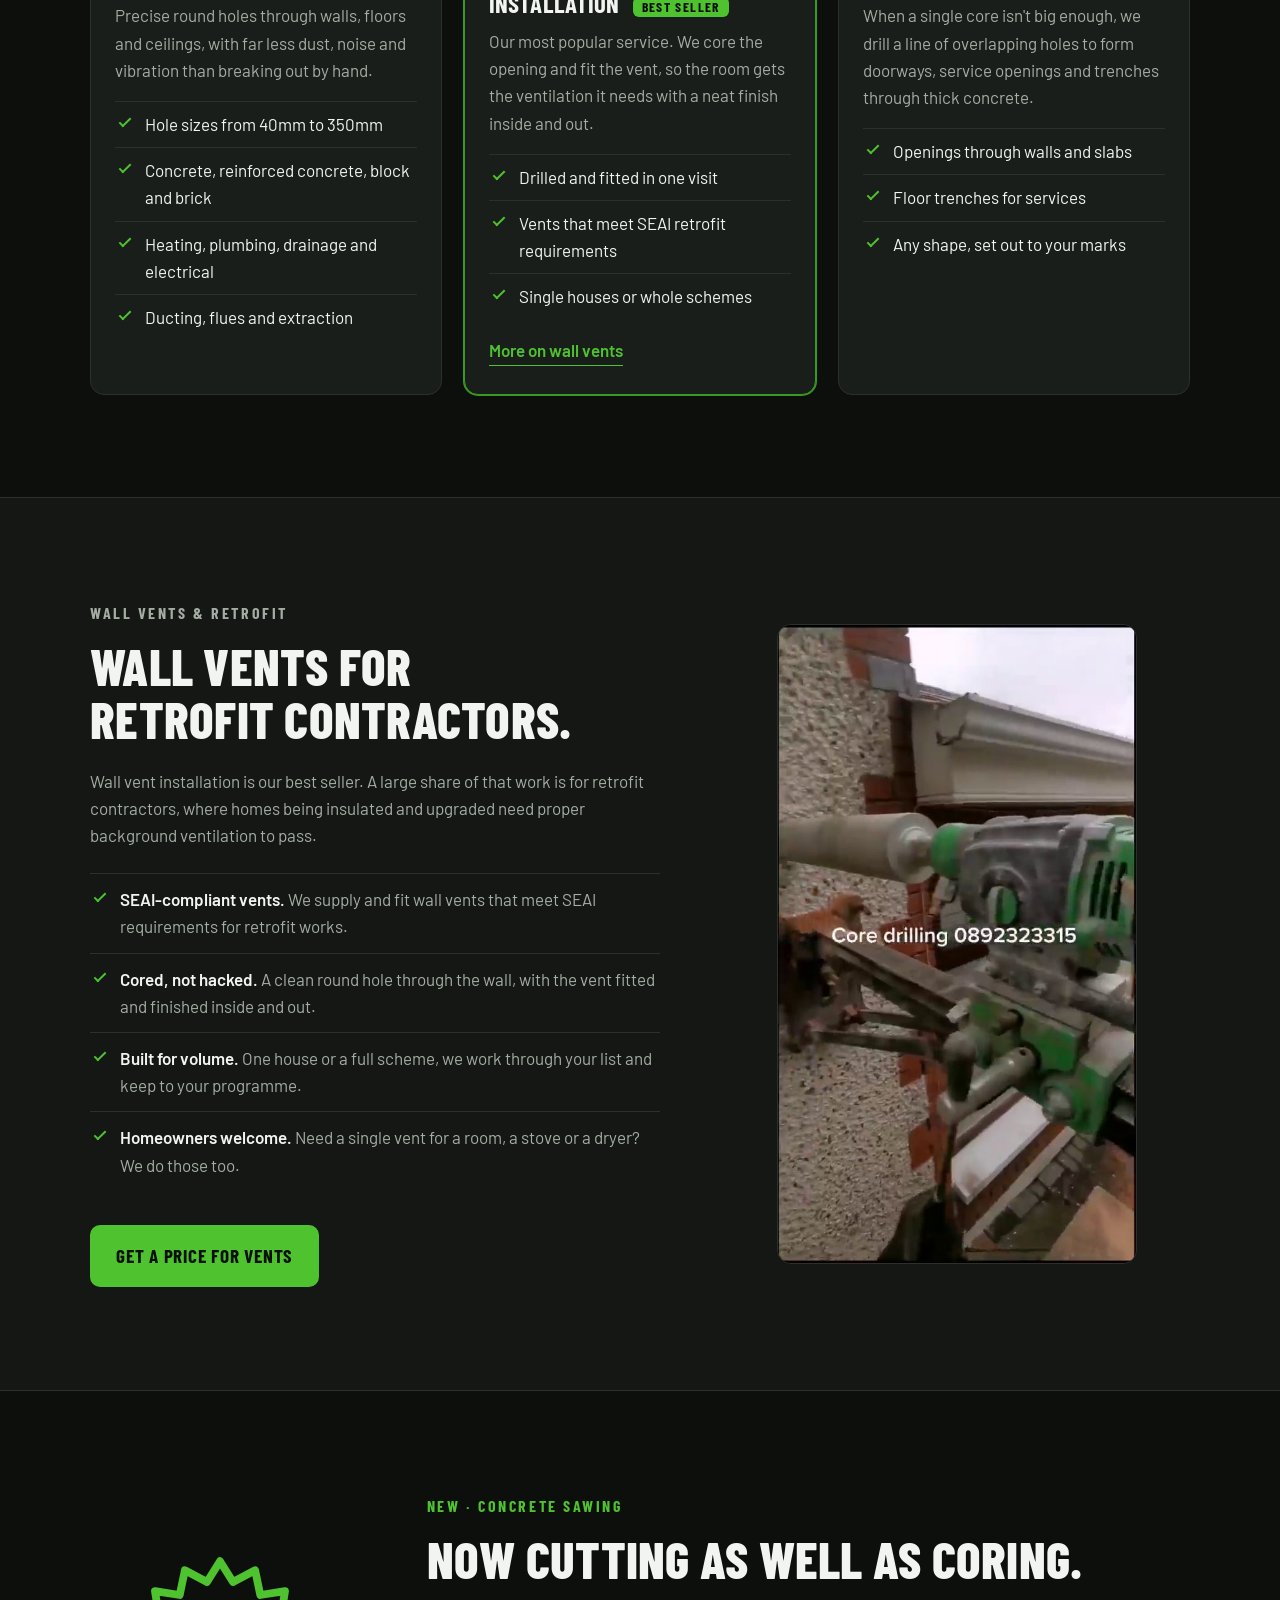
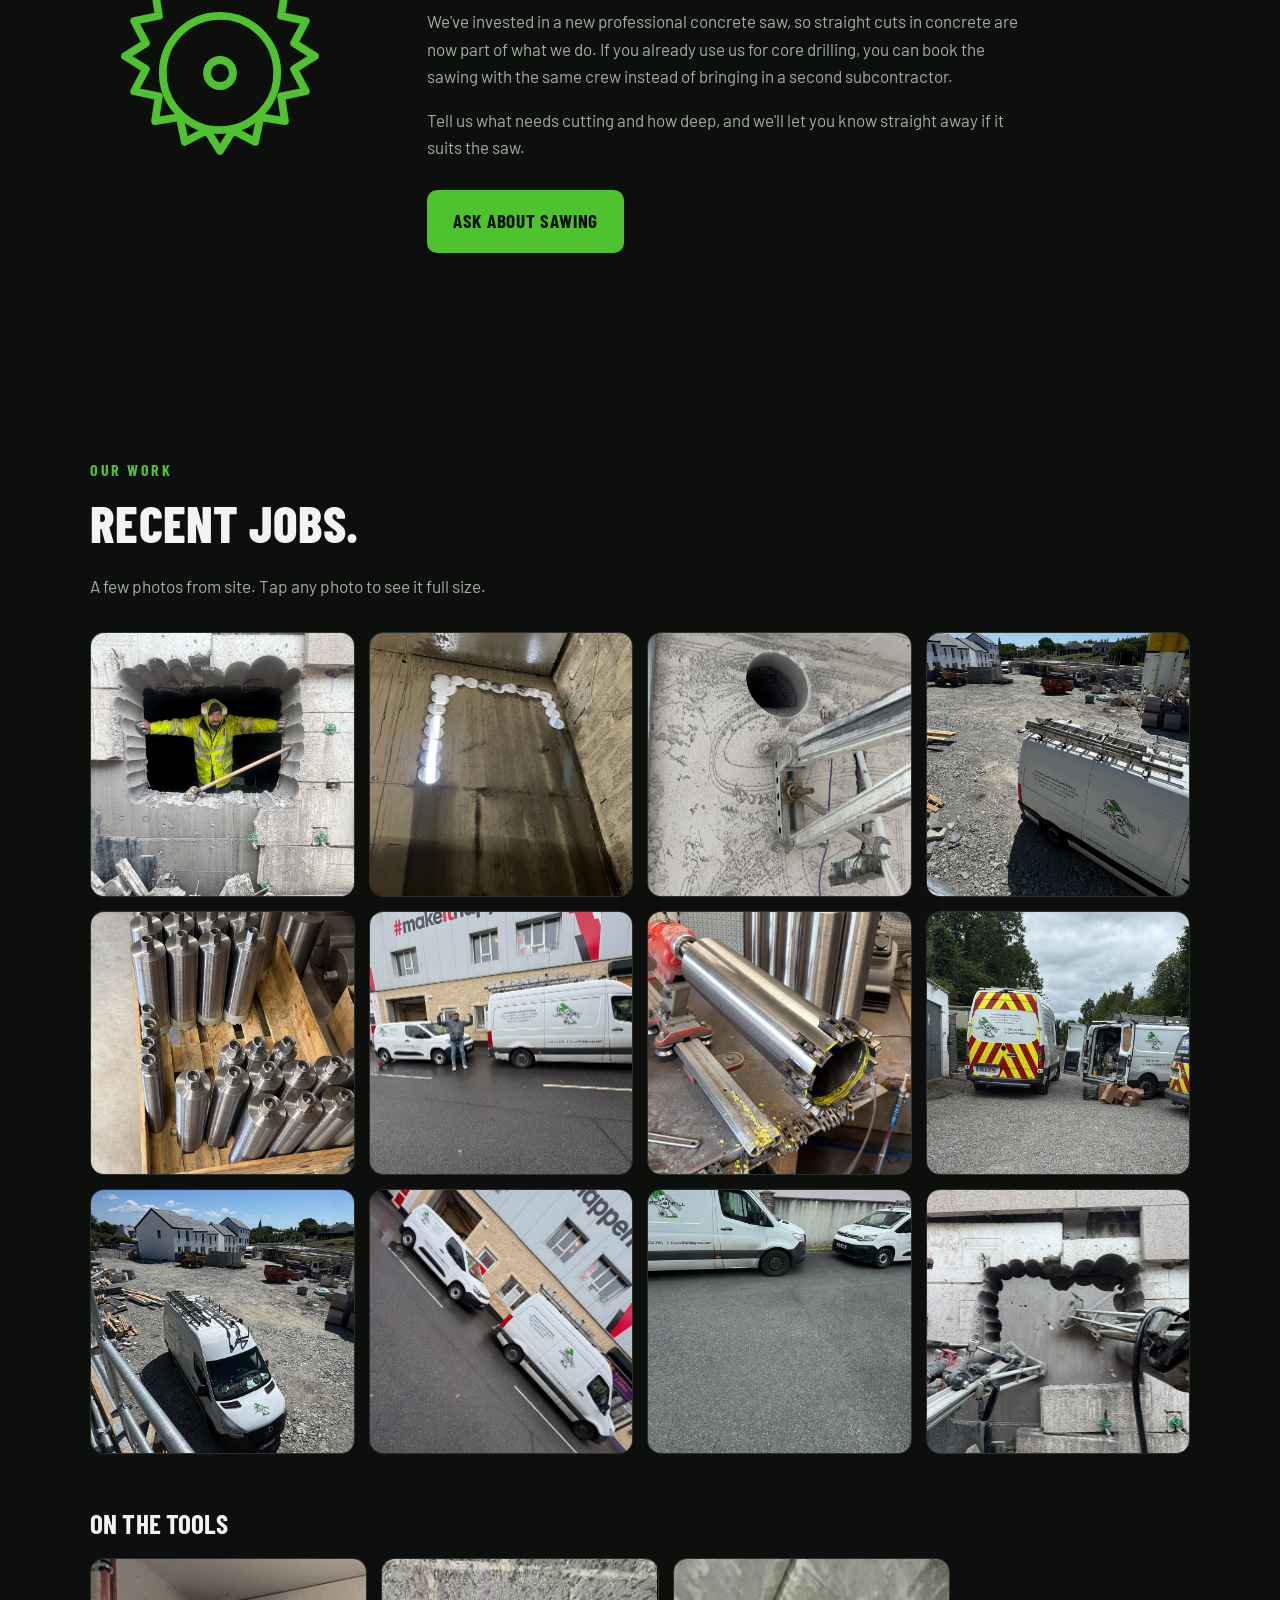
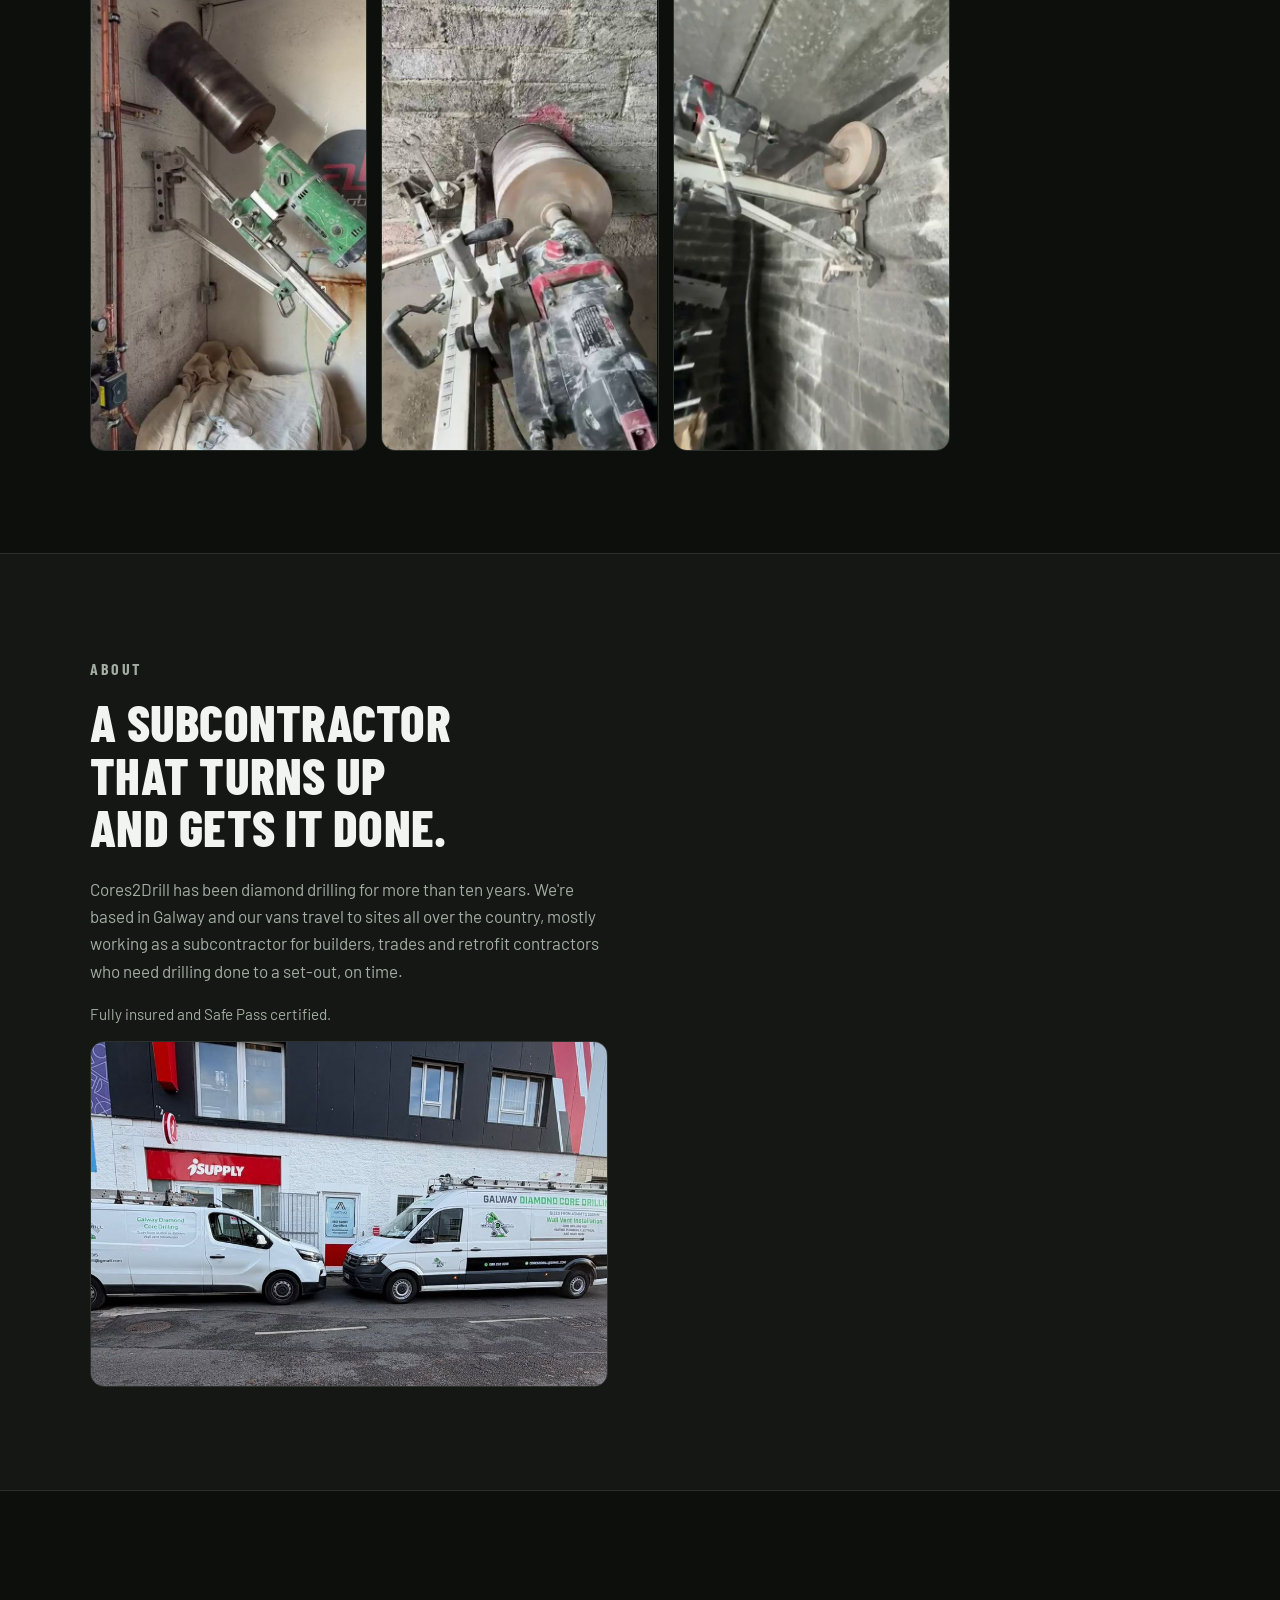
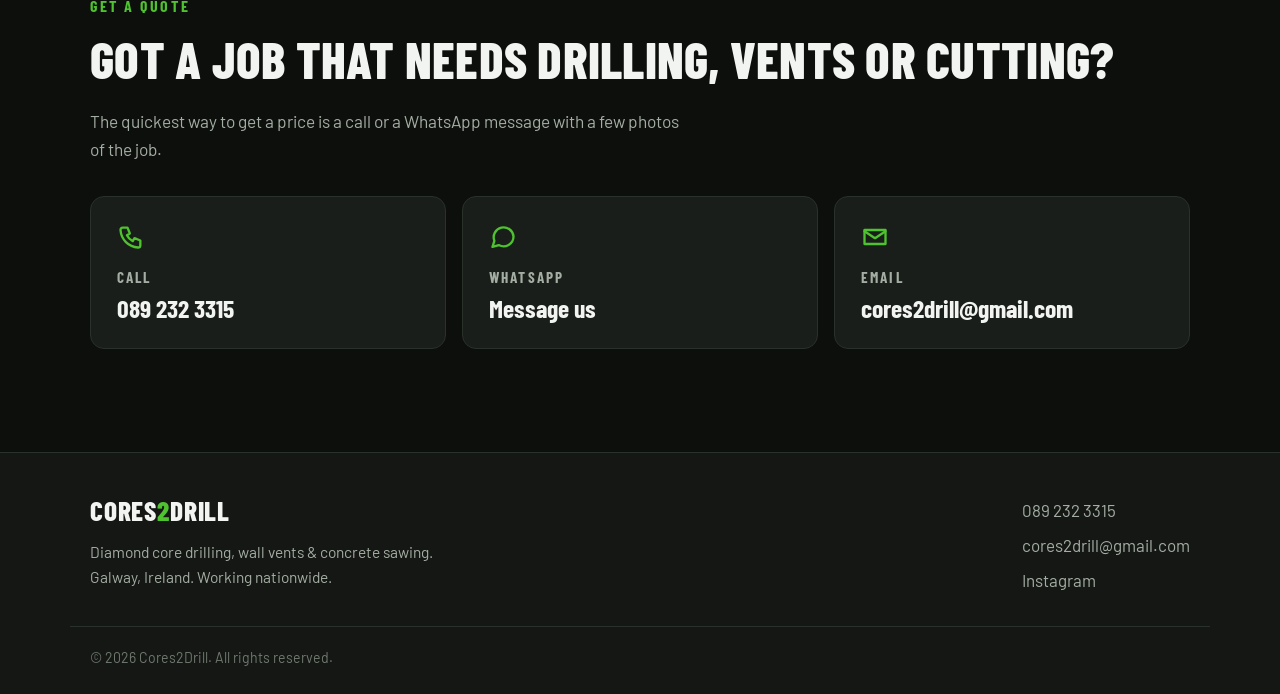
==== commit ed8b8ccf: "Update years in business to 10+ Co-Authored-By: Claude Opus 5.5 <noreply@anthropic.com> Claude-Sessi" ====
--- a/index.html
+++ b/index.html
@@ -7,10 +7,13 @@
   <meta name="description" content="Galway-based diamond core drilling from 40mm to 350mm, wall vent installation for retrofit contractors and concrete sawing, on sites all over Ireland. Call or WhatsApp 089 232 3315.">
   <meta name="theme-color" content="#0d0f0d">
 
+  <link rel="canonical" href="https://cores2drill.ie/">
+
   <meta property="og:type" content="website">
+  <meta property="og:url" content="https://cores2drill.ie/">
   <meta property="og:title" content="Cores2Drill | Diamond Core Drilling &amp; Wall Vent Installation">
   <meta property="og:description" content="Core drilling from 40mm to 350mm, wall vents and concrete sawing. Galway based, working nationwide.">
-  <meta property="og:image" content="images/social.jpg">
+  <meta property="og:image" content="https://cores2drill.ie/images/social.jpg">
 
   <link rel="icon" type="image/png" href="images/favicon.png">
   <link rel="apple-touch-icon" href="images/favicon.png">
@@ -25,6 +28,8 @@
     "@context": "https://schema.org",
     "@type": "LocalBusiness",
     "name": "Cores2Drill",
+    "url": "https://cores2drill.ie/",
+    "image": "https://cores2drill.ie/images/social.jpg",
     "description": "Diamond core drilling, wall vent installation and concrete sawing subcontractor based in Galway, working nationwide.",
     "telephone": "+353892323315",
     "email": "cores2drill@gmail.com",
@@ -89,7 +94,7 @@
       <div class="wrap">
         <ul class="facts">
           <li><strong>40&ndash;350mm</strong><span>hole diameters</span></li>
-          <li><strong>5+ years</strong><span>in diamond drilling</span></li>
+          <li><strong>10+ years</strong><span>in diamond drilling</span></li>
           <li><strong>Nationwide</strong><span>sites all over Ireland</span></li>
           <li><strong>Galway</strong><span>where we're based</span></li>
         </ul>
@@ -271,7 +276,7 @@
           <p class="eyebrow">About</p>
           <h2>A subcontractor that turns up and gets it done.</h2>
           <p>
-            Cores2Drill has been diamond drilling for more than five years. We're based in
+            Cores2Drill has been diamond drilling for more than ten years. We're based in
             Galway and our vans travel to sites all over the country, mostly working as a
             subcontractor for builders, trades and retrofit contractors who need drilling
             done to a set-out, on time.
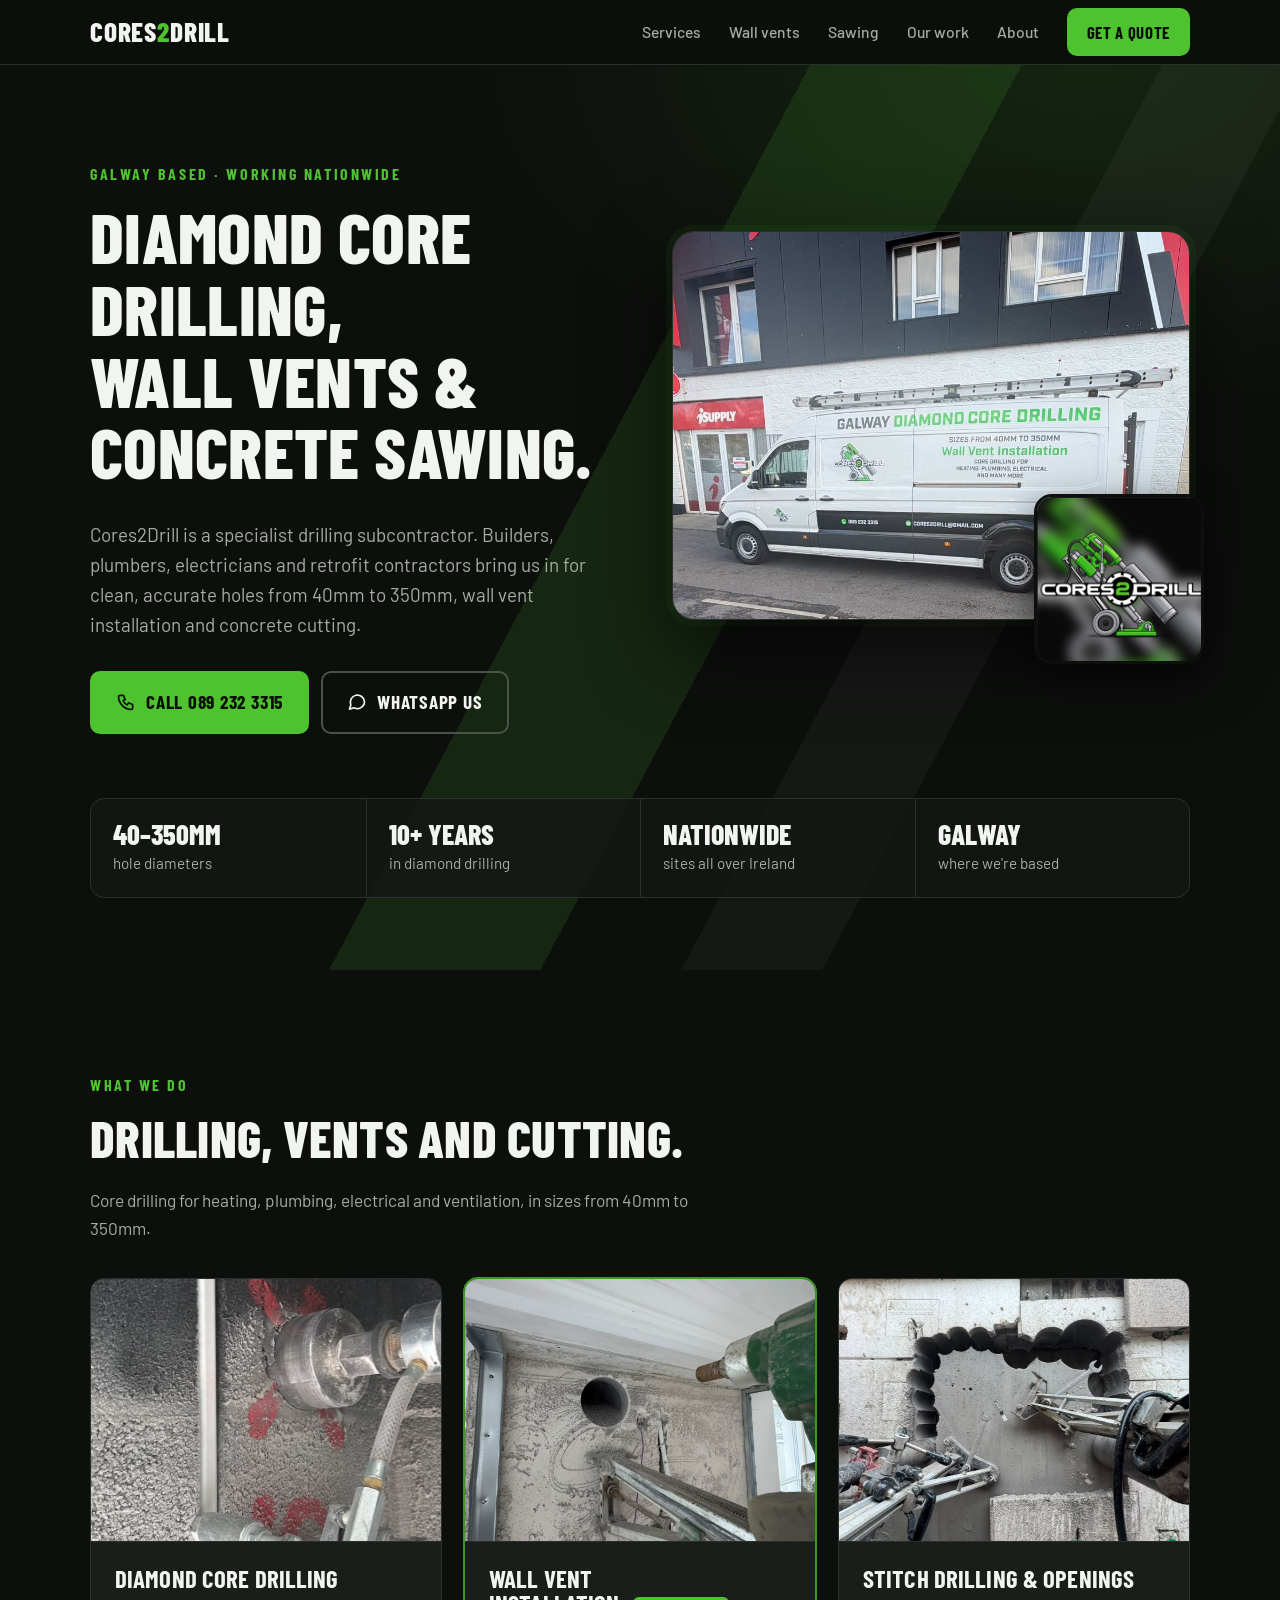
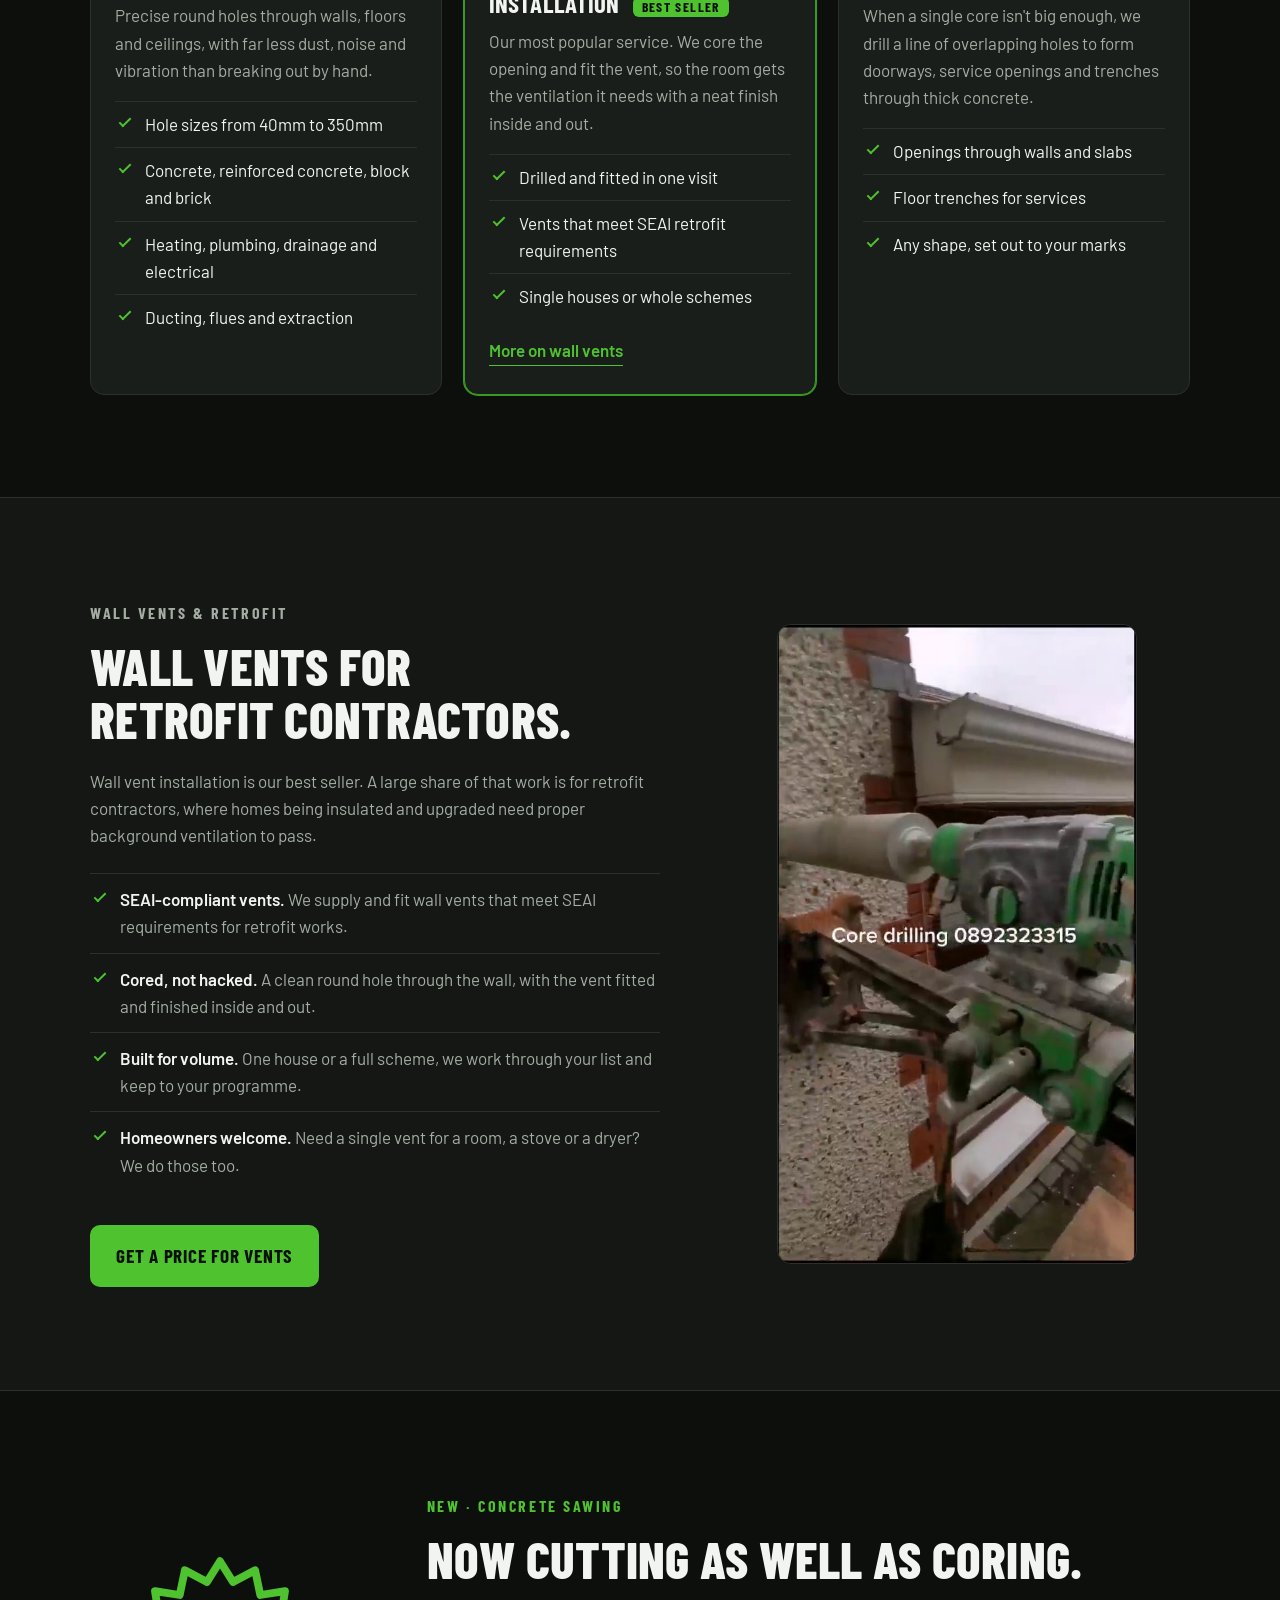
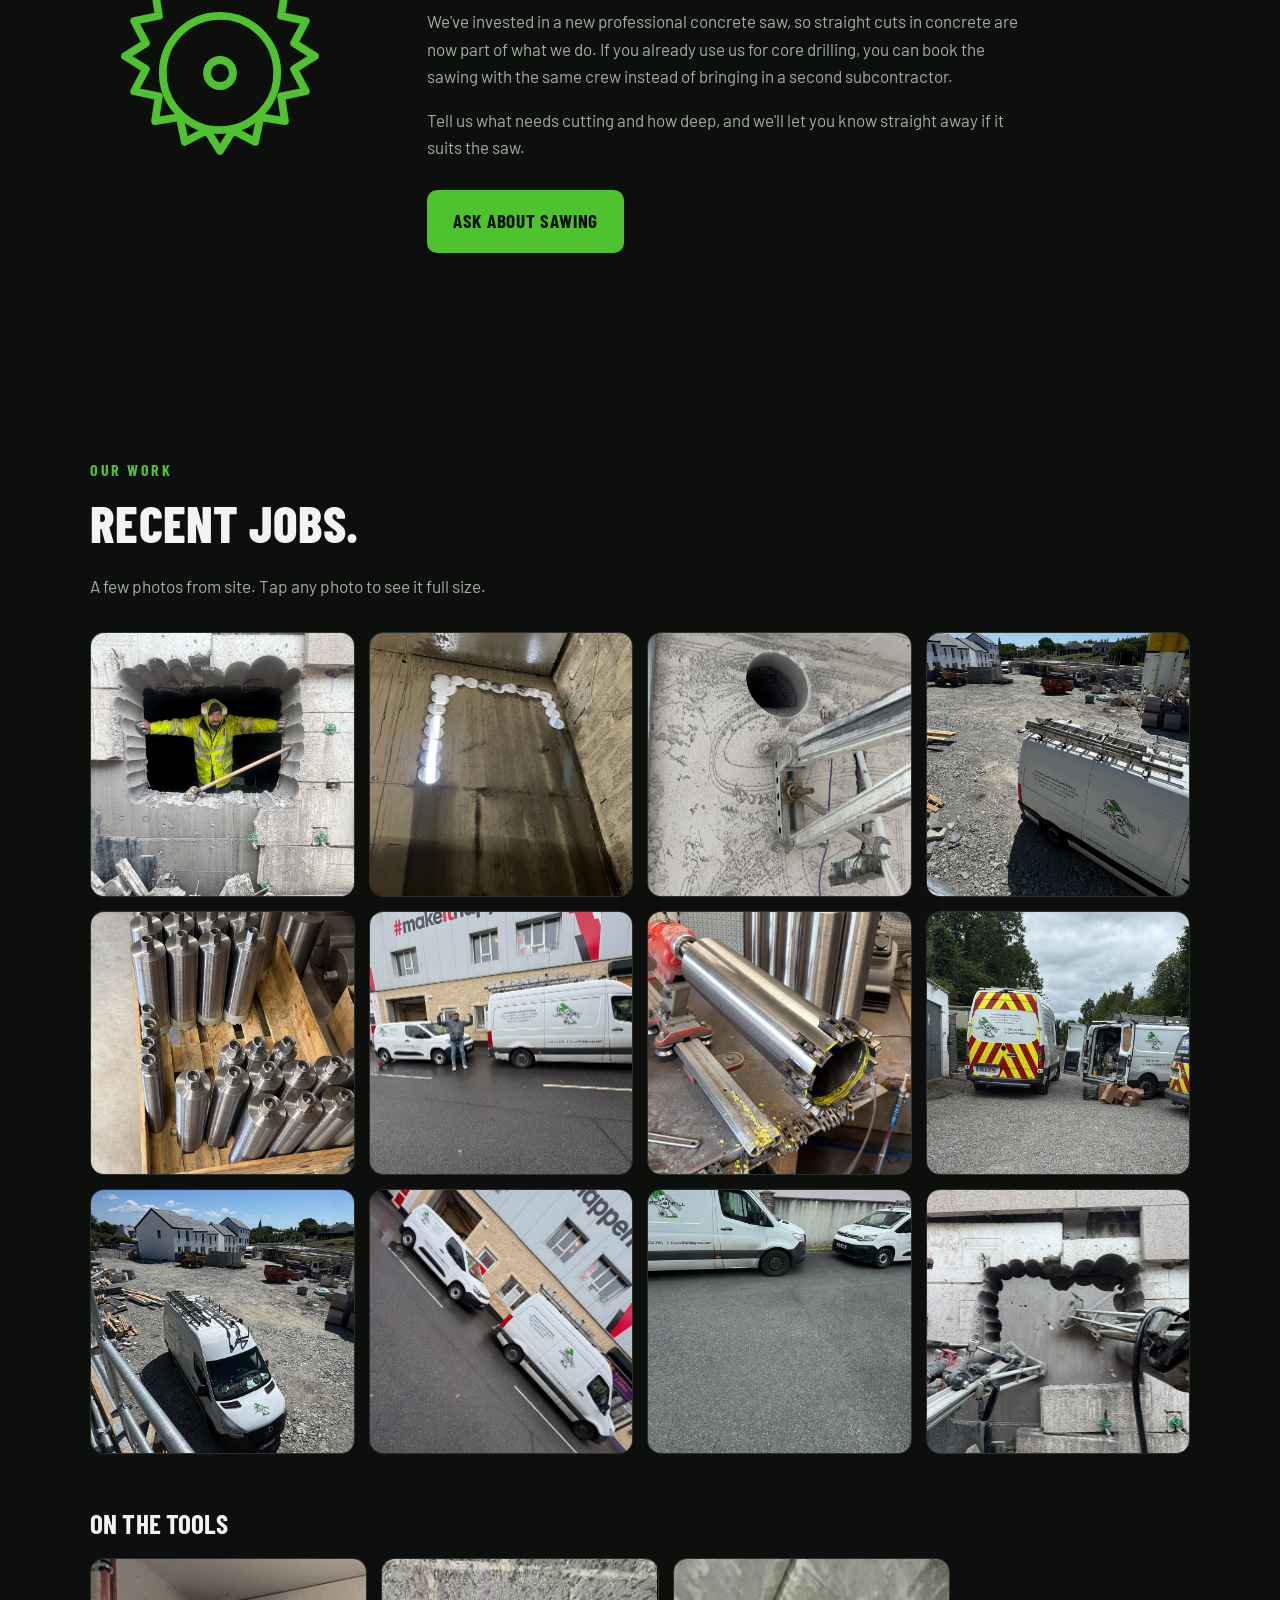
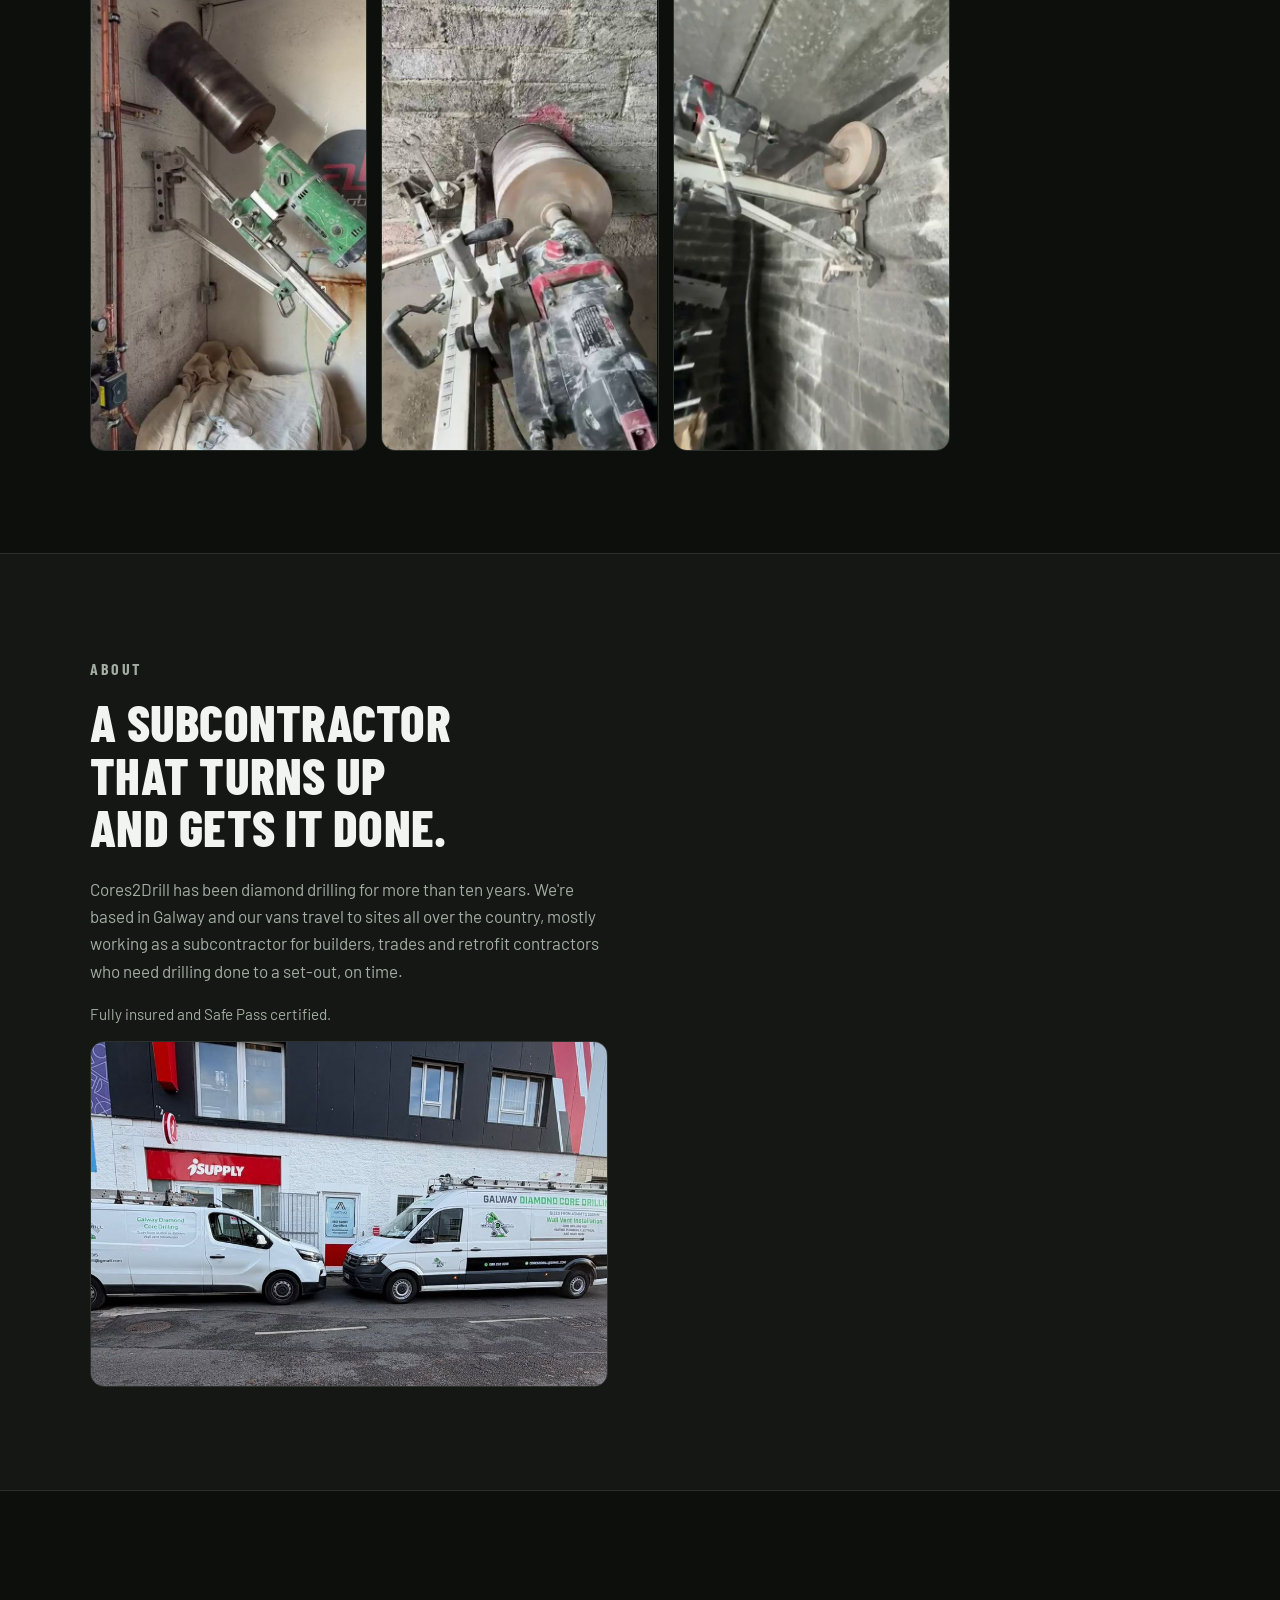
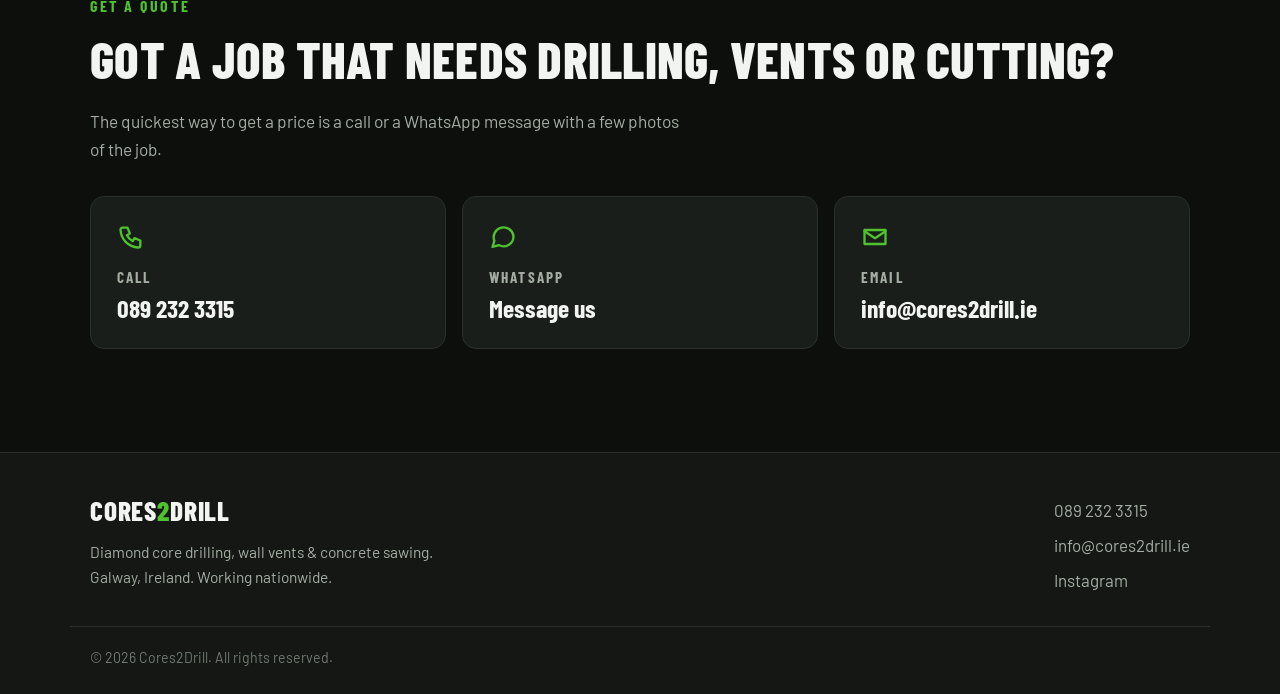
==== commit 43a211bc: "Switch contact email to info@cores2drill.ie Co-Authored-By: Claude Opus 5.5 <noreply@anthropic.com> " ====
--- a/index.html
+++ b/index.html
@@ -32,7 +32,7 @@
     "image": "https://cores2drill.ie/images/social.jpg",
     "description": "Diamond core drilling, wall vent installation and concrete sawing subcontractor based in Galway, working nationwide.",
     "telephone": "+353892323315",
-    "email": "cores2drill@gmail.com",
+    "email": "info@cores2drill.ie",
     "address": { "@type": "PostalAddress", "addressLocality": "Galway", "addressCountry": "IE" },
     "areaServed": { "@type": "Country", "name": "Ireland" }
   }
@@ -320,10 +320,10 @@
             <span class="contact__label">WhatsApp</span>
             <span class="contact__value">Message us</span>
           </a>
-          <a class="contact__item" href="mailto:cores2drill@gmail.com?subject=Quote%20request">
+          <a class="contact__item" href="mailto:info@cores2drill.ie?subject=Quote%20request">
             <svg viewBox="0 0 24 24" aria-hidden="true"><path d="M3 6h18v12H3z"/><path d="m3 7 9 6 9-6"/></svg>
             <span class="contact__label">Email</span>
-            <span class="contact__value">cores2drill@gmail.com</span>
+            <span class="contact__value">info@cores2drill.ie</span>
           </a>
         </div>
       </div>
@@ -338,7 +338,7 @@
       </div>
       <div class="footer__links">
         <a href="tel:+353892323315">089 232 3315</a>
-        <a href="mailto:cores2drill@gmail.com">cores2drill@gmail.com</a>
+        <a href="mailto:info@cores2drill.ie">info@cores2drill.ie</a>
         <!-- PLACEHOLDER: put the real Instagram URL in the href -->
         <a href="#" data-placeholder="instagram">Instagram</a>
       </div>
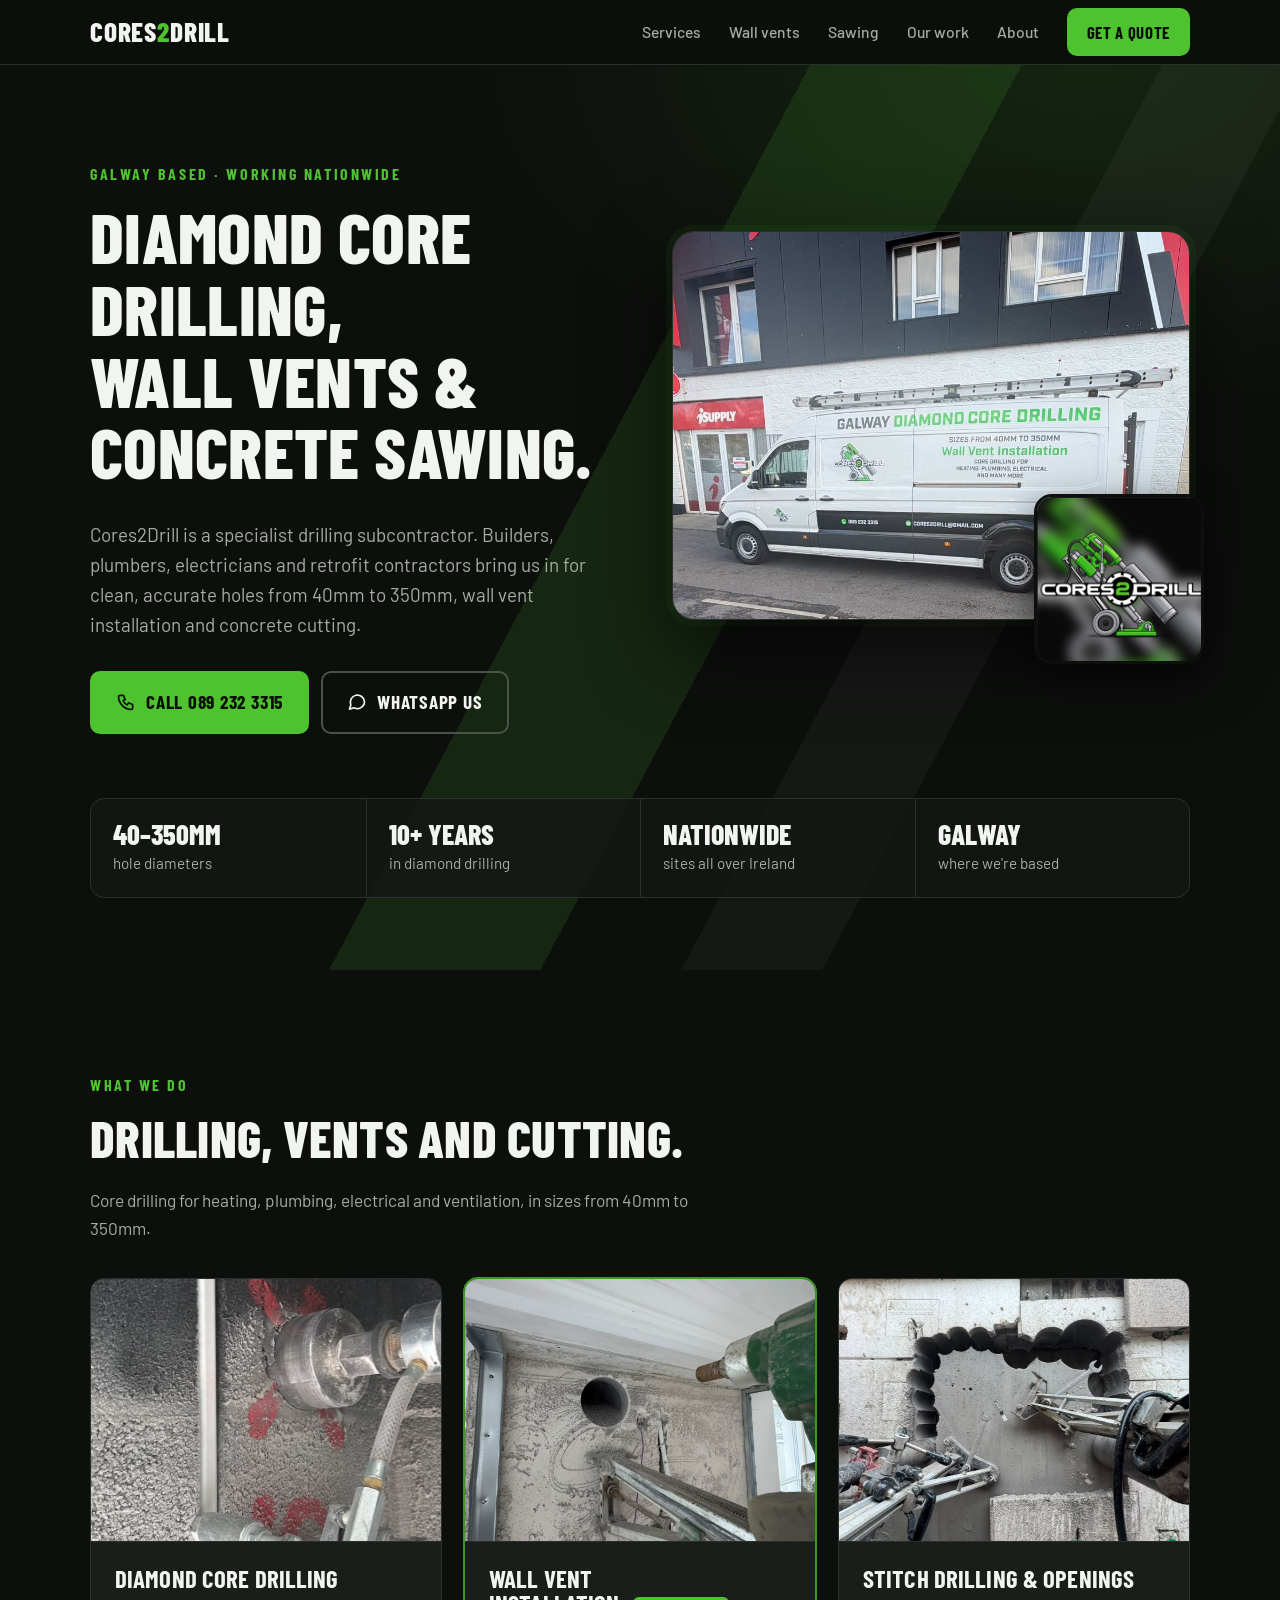
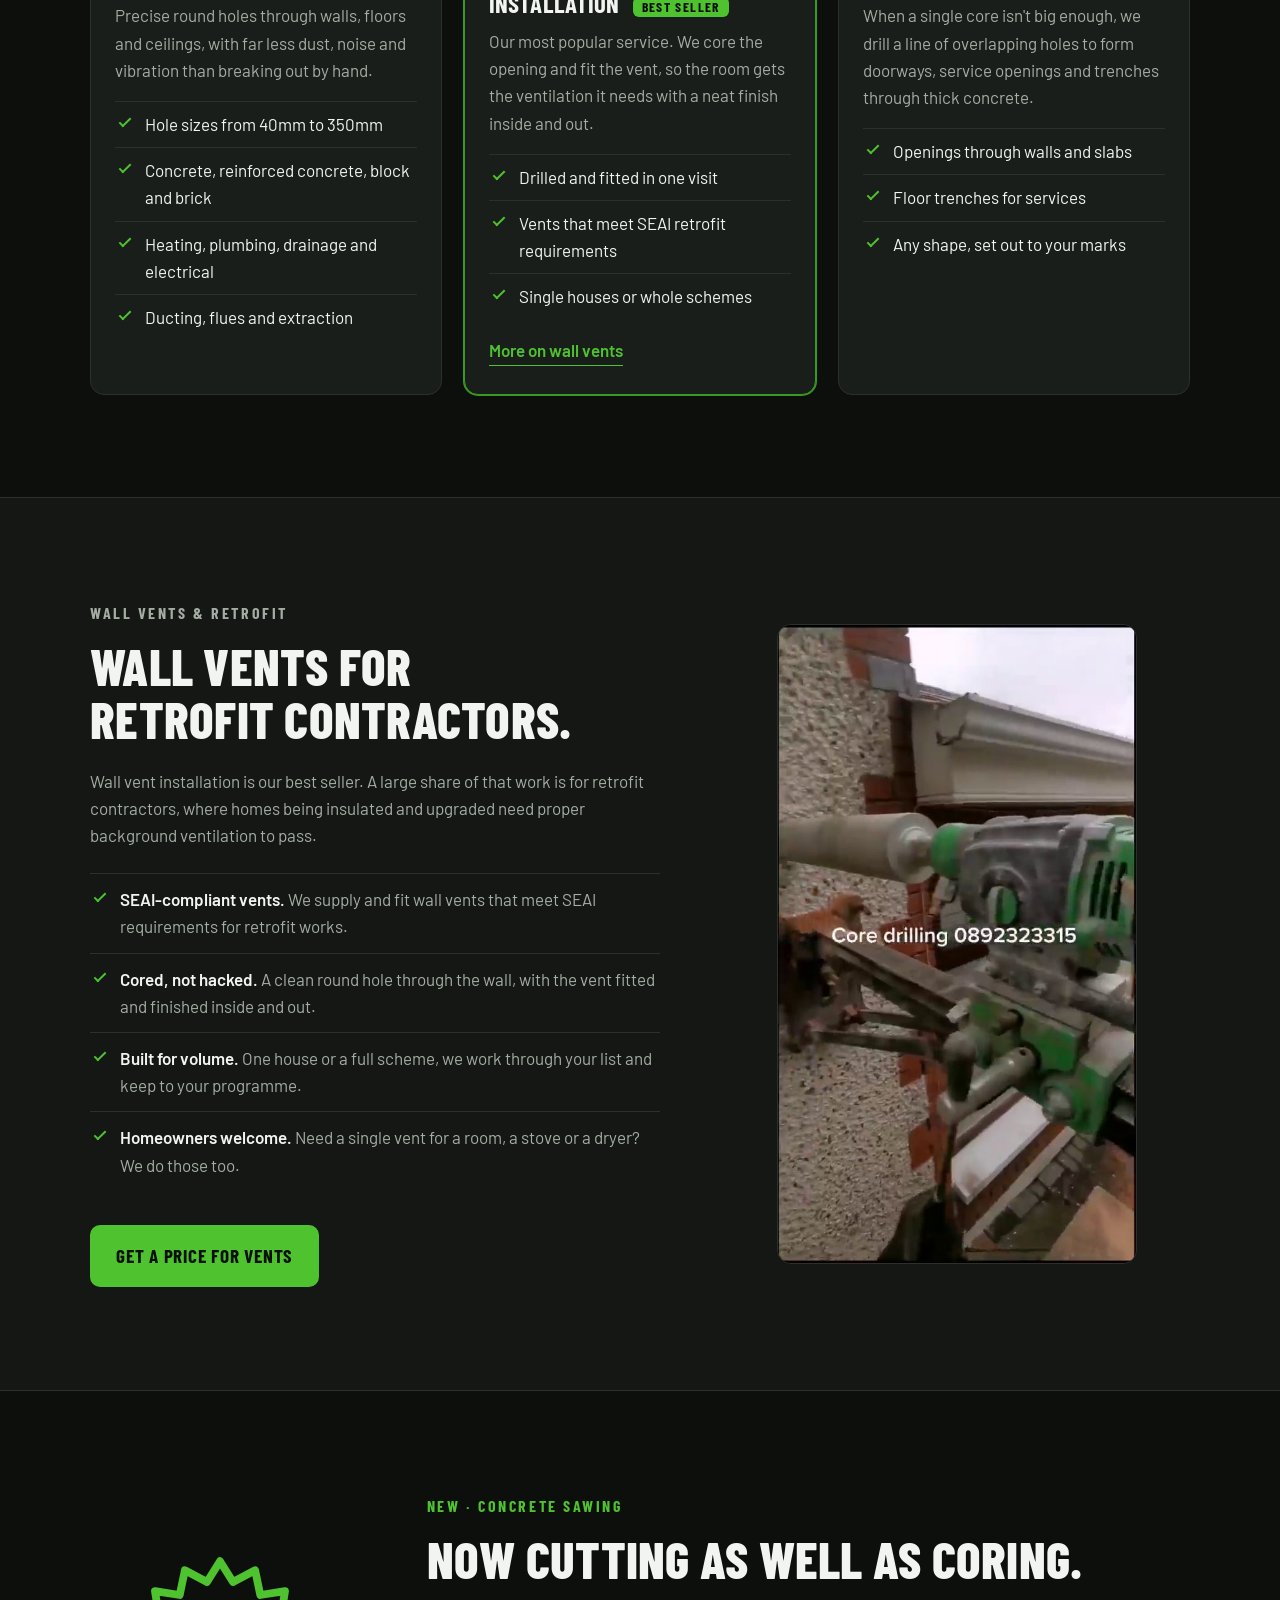
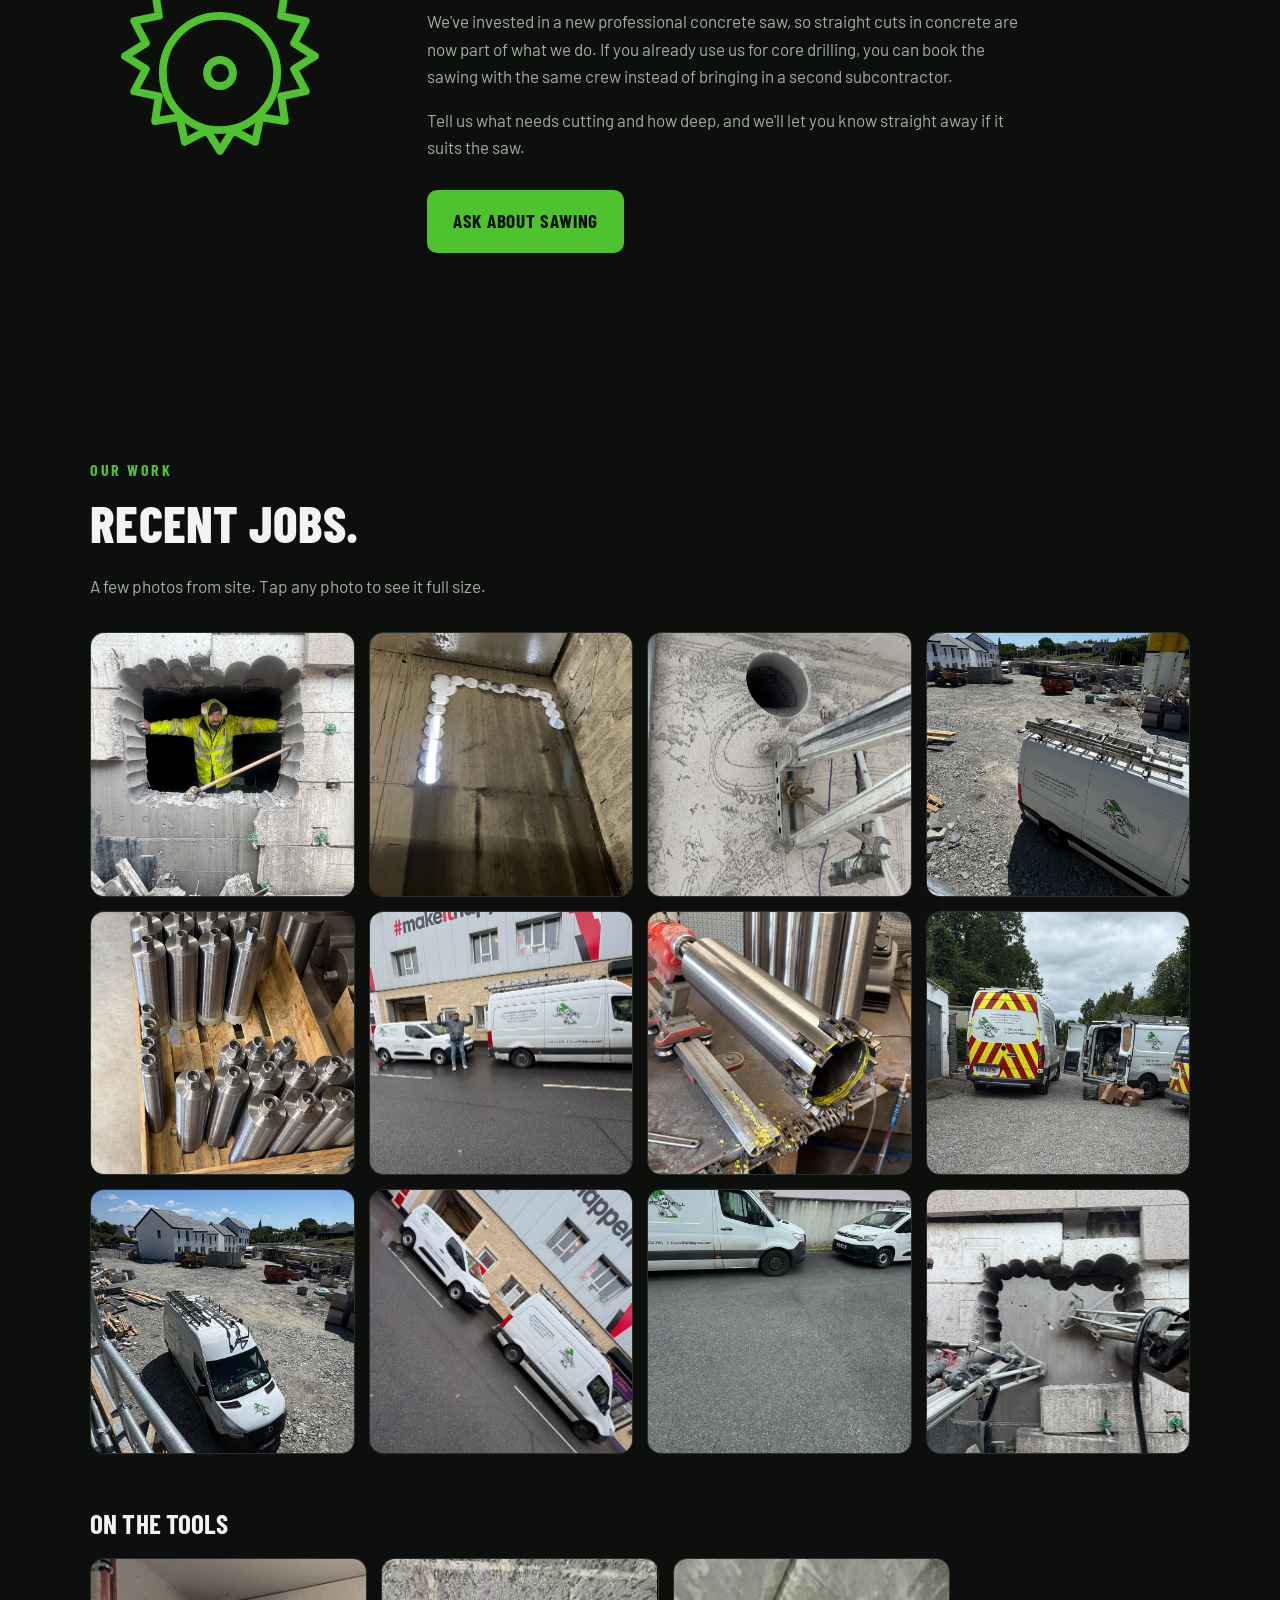
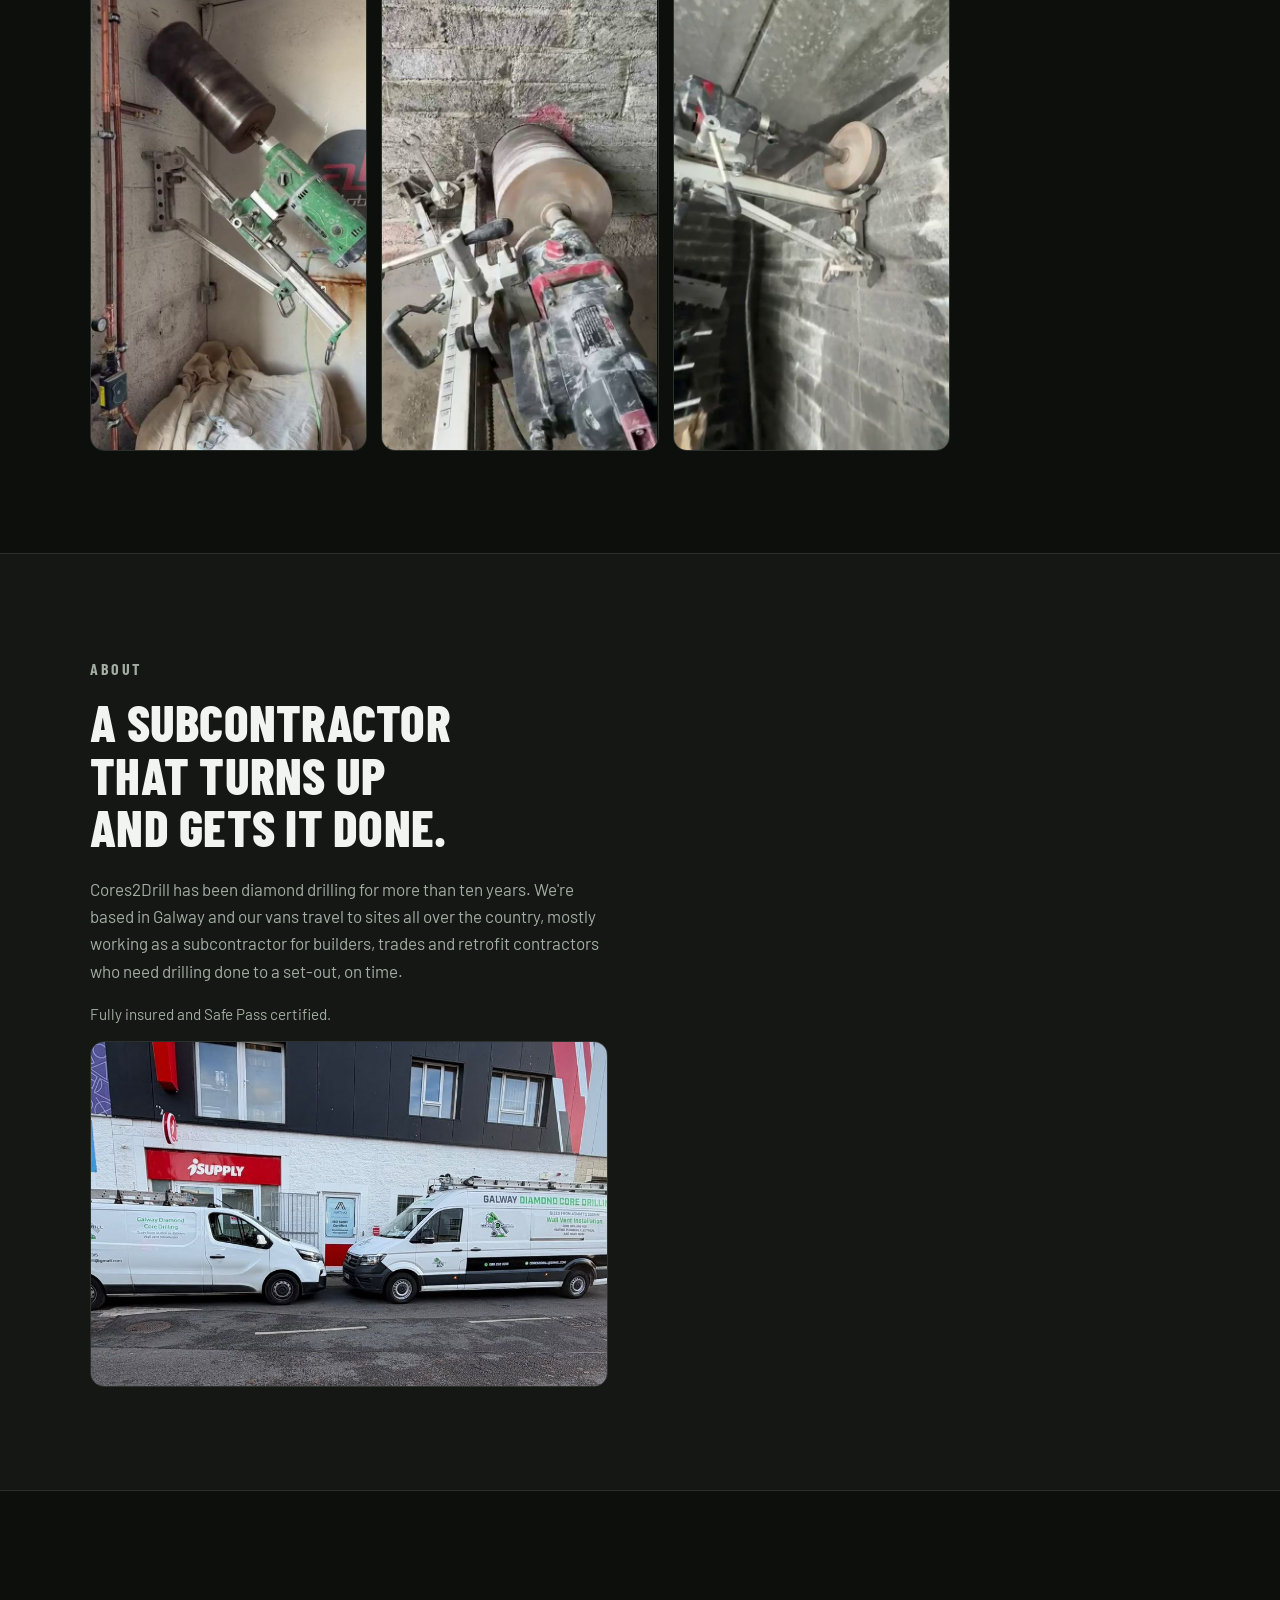
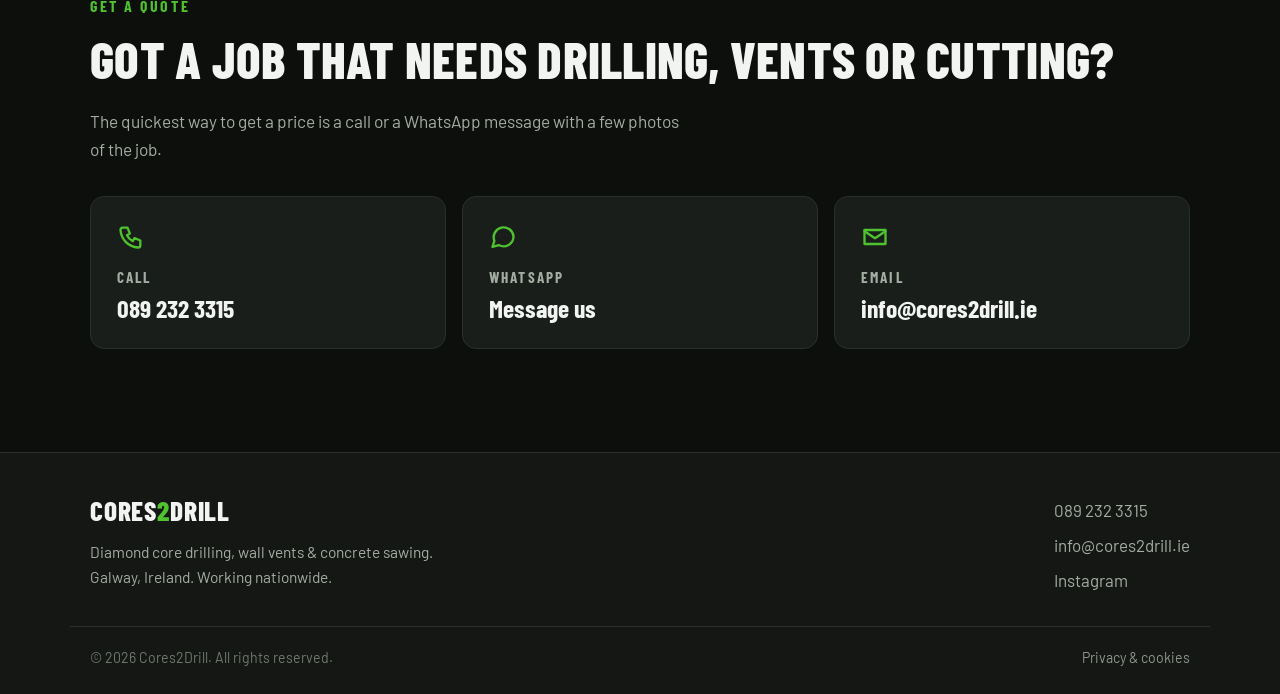
==== commit 1f77796e: "Add cookie banner and Google Ads tap tracking (off until IDs are added) Co-Authored-By: Claude Opus " ====
--- a/index.html
+++ b/index.html
@@ -343,7 +343,13 @@
         <a href="#" data-placeholder="instagram">Instagram</a>
       </div>
     </div>
-    <div class="wrap footer__legal">&copy; <span id="year">2026</span> Cores2Drill. All rights reserved.</div>
+    <div class="wrap footer__legal">
+      <span>&copy; <span id="year">2026</span> Cores2Drill. All rights reserved.</span>
+      <span class="footer__legal-links">
+        <a href="privacy.html">Privacy &amp; cookies</a>
+        <button type="button" class="linkbtn" data-cookie-settings hidden>Cookie settings</button>
+      </span>
+    </div>
   </footer>
 
   <!-- Mobile sticky call bar -->
@@ -359,5 +365,6 @@
   </dialog>
 
   <script src="js/main.js"></script>
+  <script src="js/consent.js"></script>
 </body>
 </html>
--- a/css/style.css
+++ b/css/style.css
@@ -284,7 +284,25 @@
 .footer__links { display: grid; gap: 8px; align-content: start; }
 .footer__links a { color: var(--muted); text-decoration: none; }
 .footer__links a:hover { color: var(--green); }
-.footer__legal { margin-top: 32px; padding-top: 20px; border-top: 1px solid var(--line); color: #6f786e; font-size: 0.88rem; }
+.footer__legal { margin-top: 32px; padding-top: 20px; border-top: 1px solid var(--line); color: #6f786e; font-size: 0.88rem;; display: flex; flex-wrap: wrap; justify-content: space-between; gap: 8px 24px; }
+.footer__legal-links { display: flex; gap: 20px; }
+.footer__legal a, .linkbtn { color: #8d968c; text-decoration: none; }
+.footer__legal a:hover, .linkbtn:hover { color: var(--green); }
+.linkbtn { background: none; border: 0; padding: 0; font: inherit; cursor: pointer; }
+.linkbtn[hidden] { display: none; }
+
+/* ---------- Cookie banner ---------- */
+.consent {
+  position: fixed; left: 0; right: 0; bottom: 0; z-index: 70;
+  background: var(--panel); border-top: 1px solid var(--line);
+  box-shadow: 0 -12px 40px rgba(0, 0, 0, 0.5);
+}
+.consent[hidden] { display: none; }
+.consent__inner { display: flex; align-items: center; justify-content: space-between; gap: 14px 28px; padding-block: 16px; flex-wrap: wrap; }
+.consent p { margin: 0; color: var(--muted); font-size: 0.97rem; max-width: 62ch; }
+.consent p a { color: var(--text); }
+.consent__buttons { display: flex; gap: 10px; }
+.consent__btn { min-width: 120px; justify-content: center; }
 
 /* ---------- Mobile call bar ---------- */
 .callbar { display: none; }
@@ -335,6 +353,9 @@
   .callbar a + a { background: var(--panel); color: var(--text); }
 
   .hero__cta .btn { flex: 1 1 100%; }
+  .consent { bottom: 60px; }
+  .consent__buttons { width: 100%; }
+  .consent__btn { flex: 1 1 0; }
 }
 
 @media (max-width: 480px) {
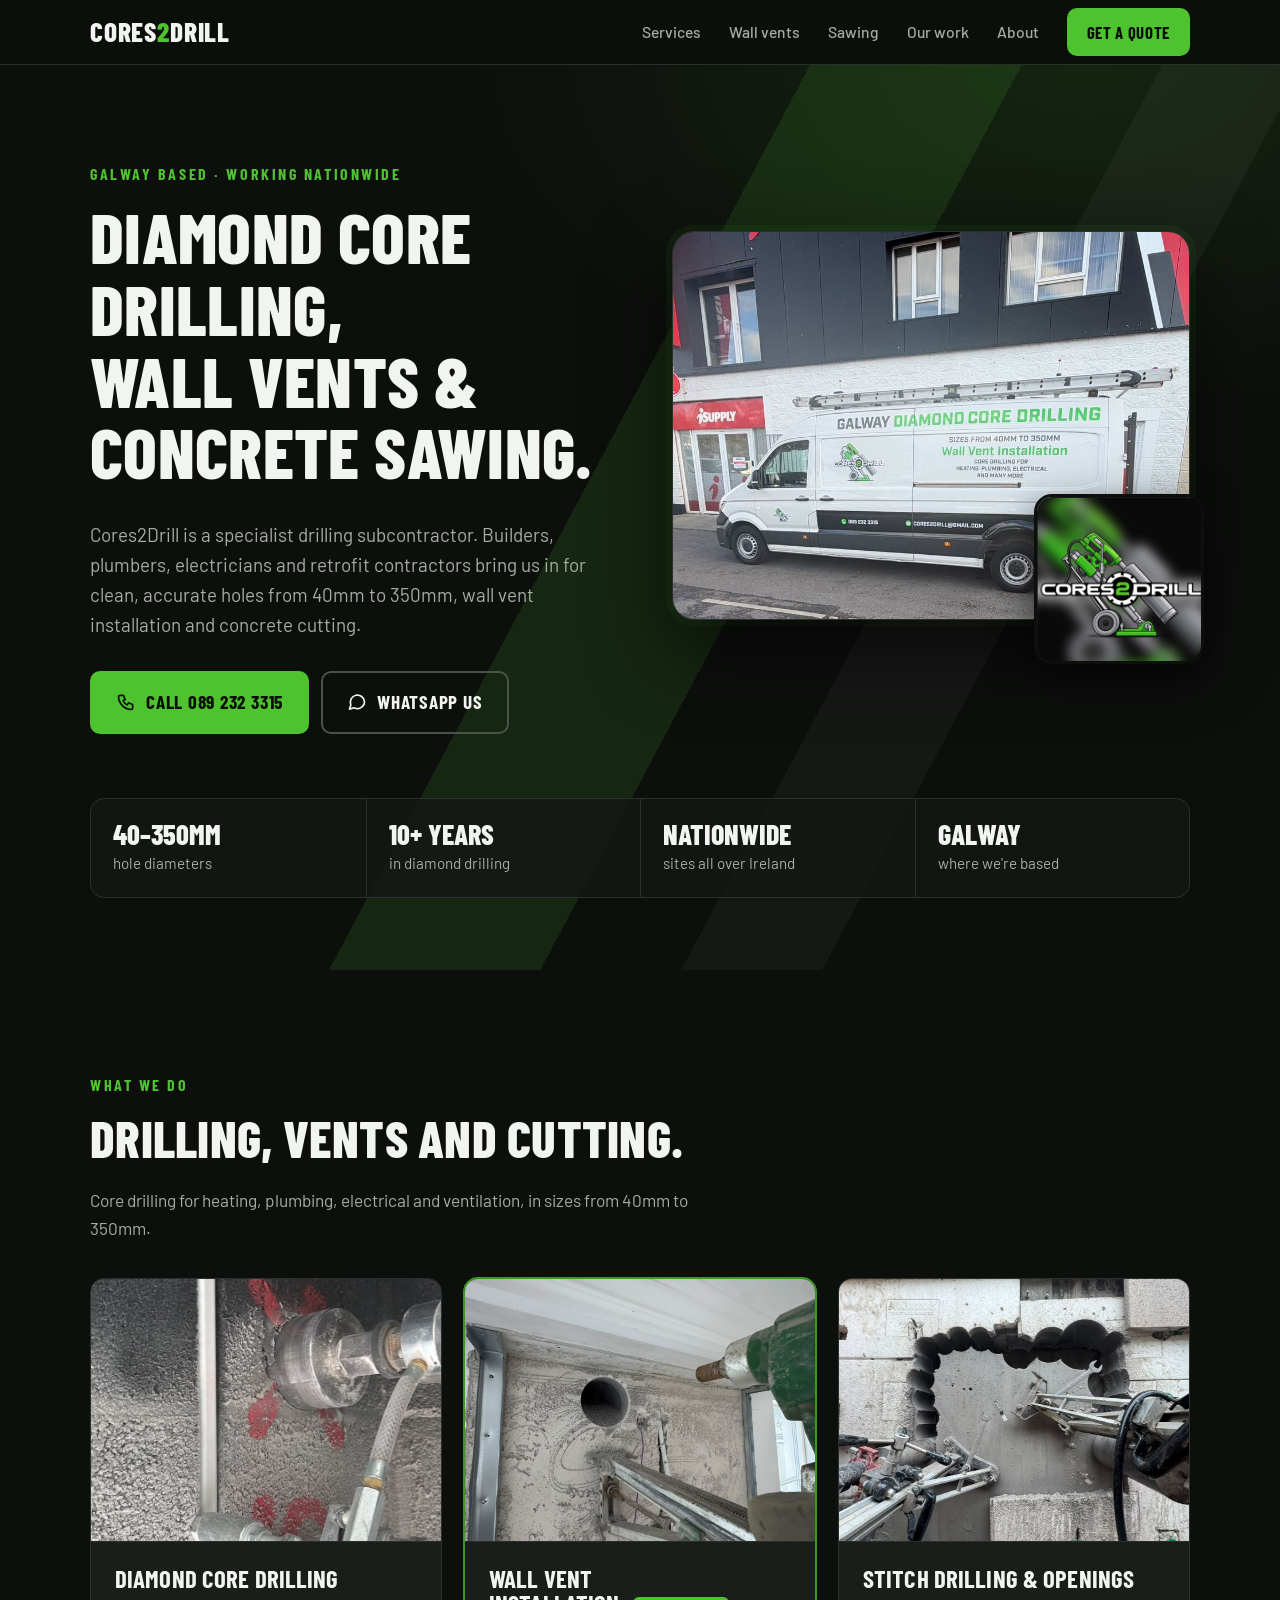
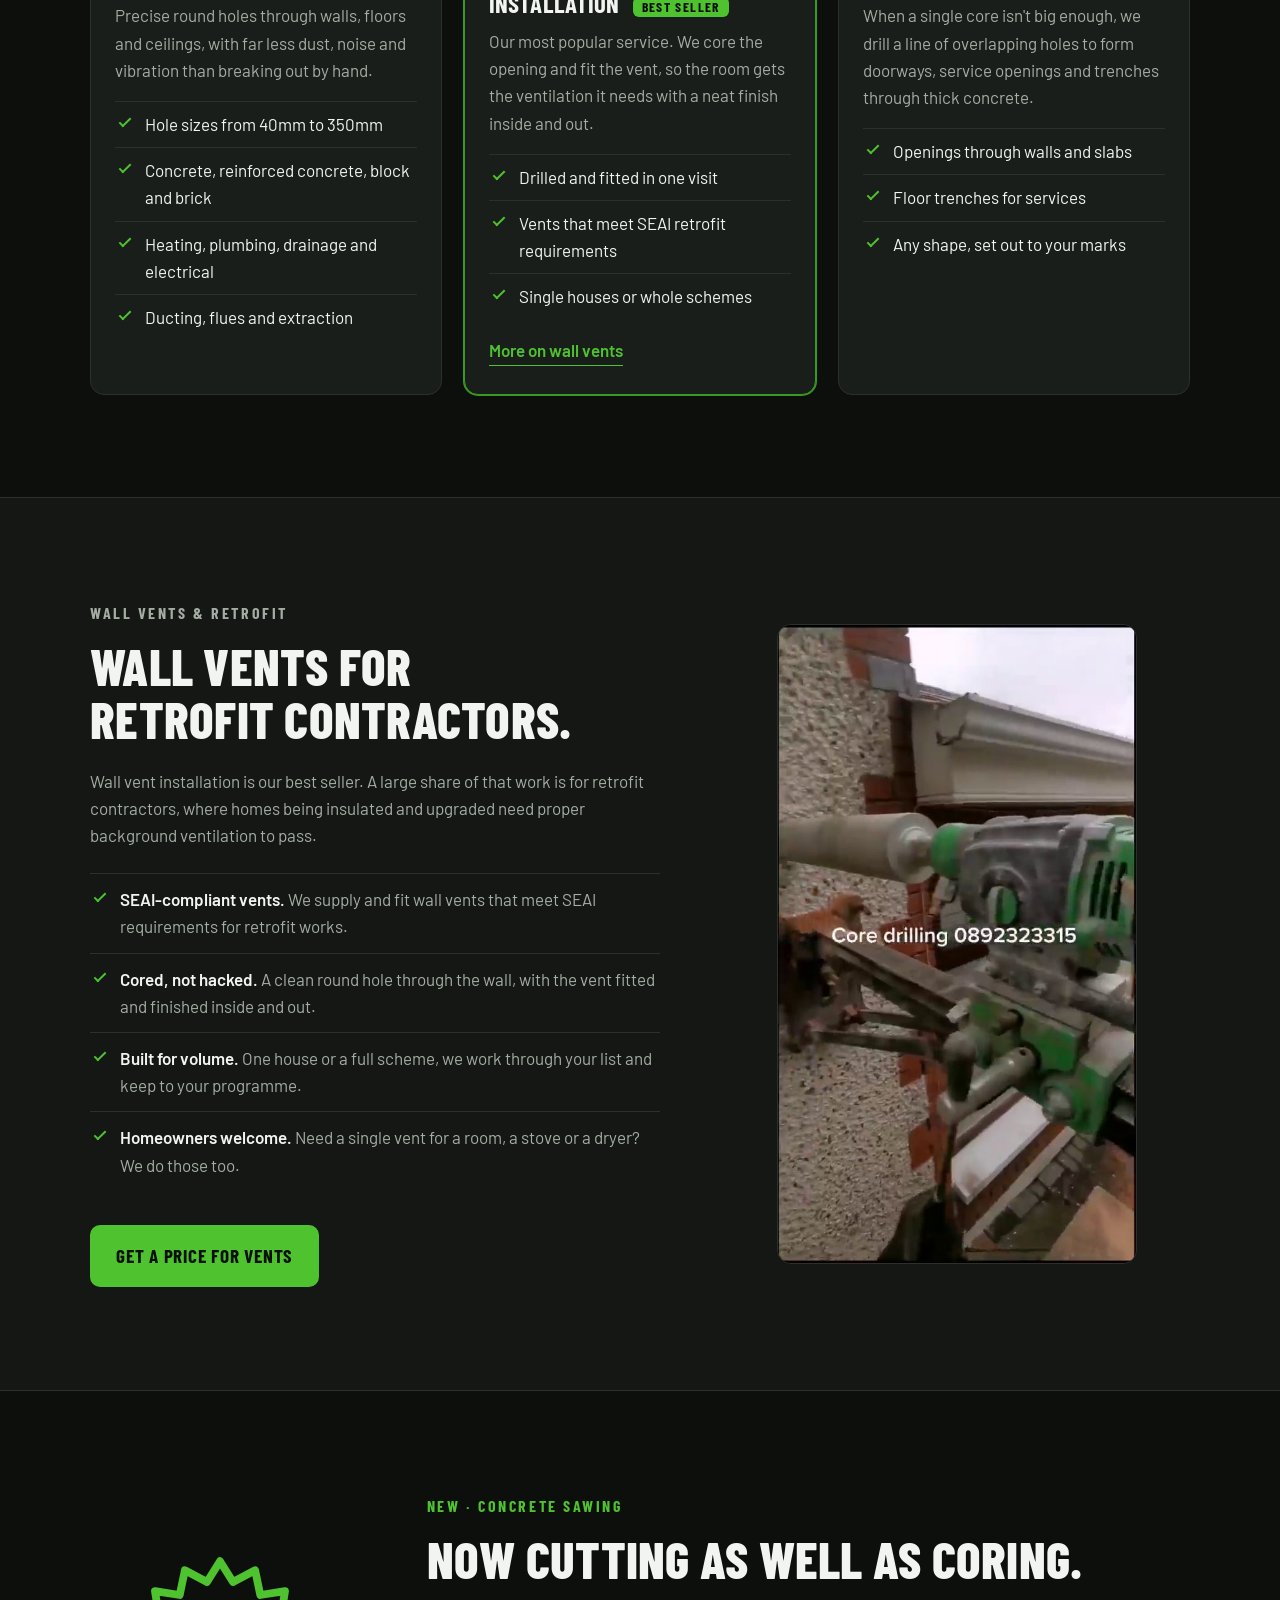
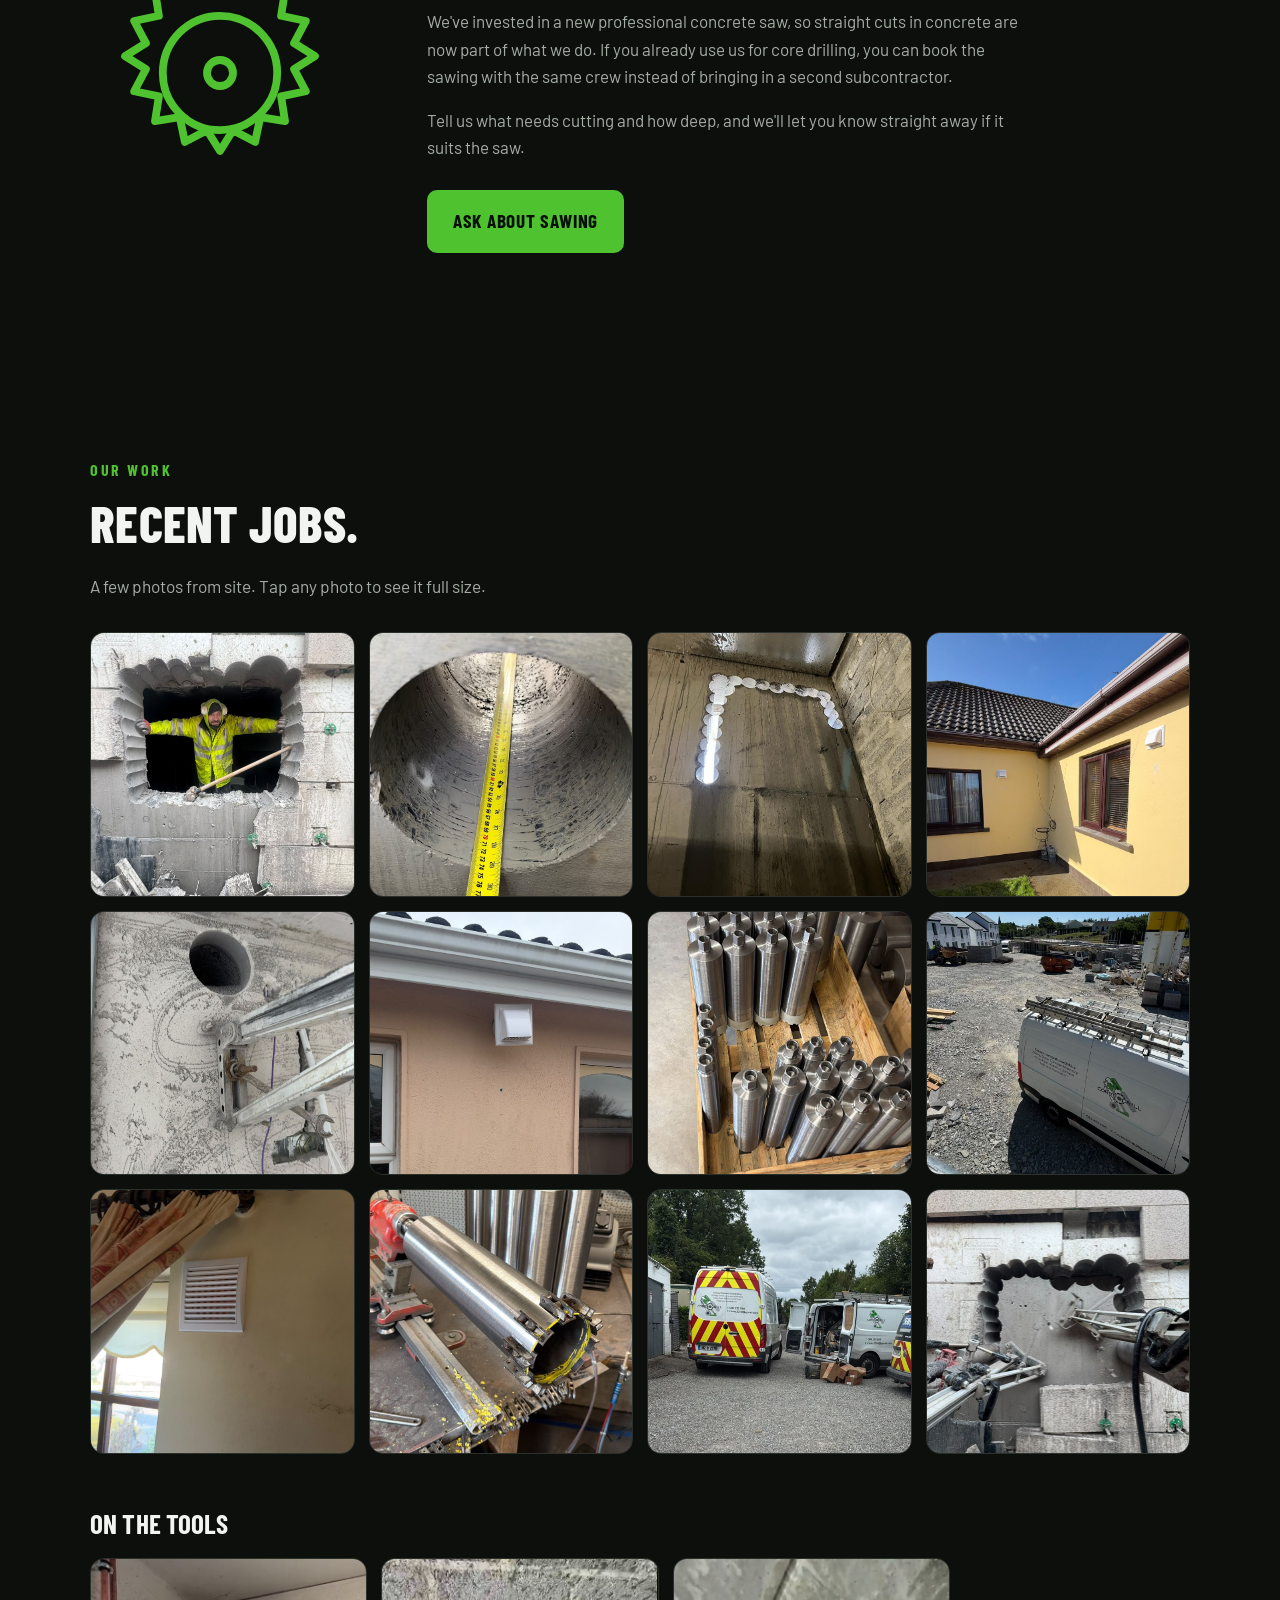
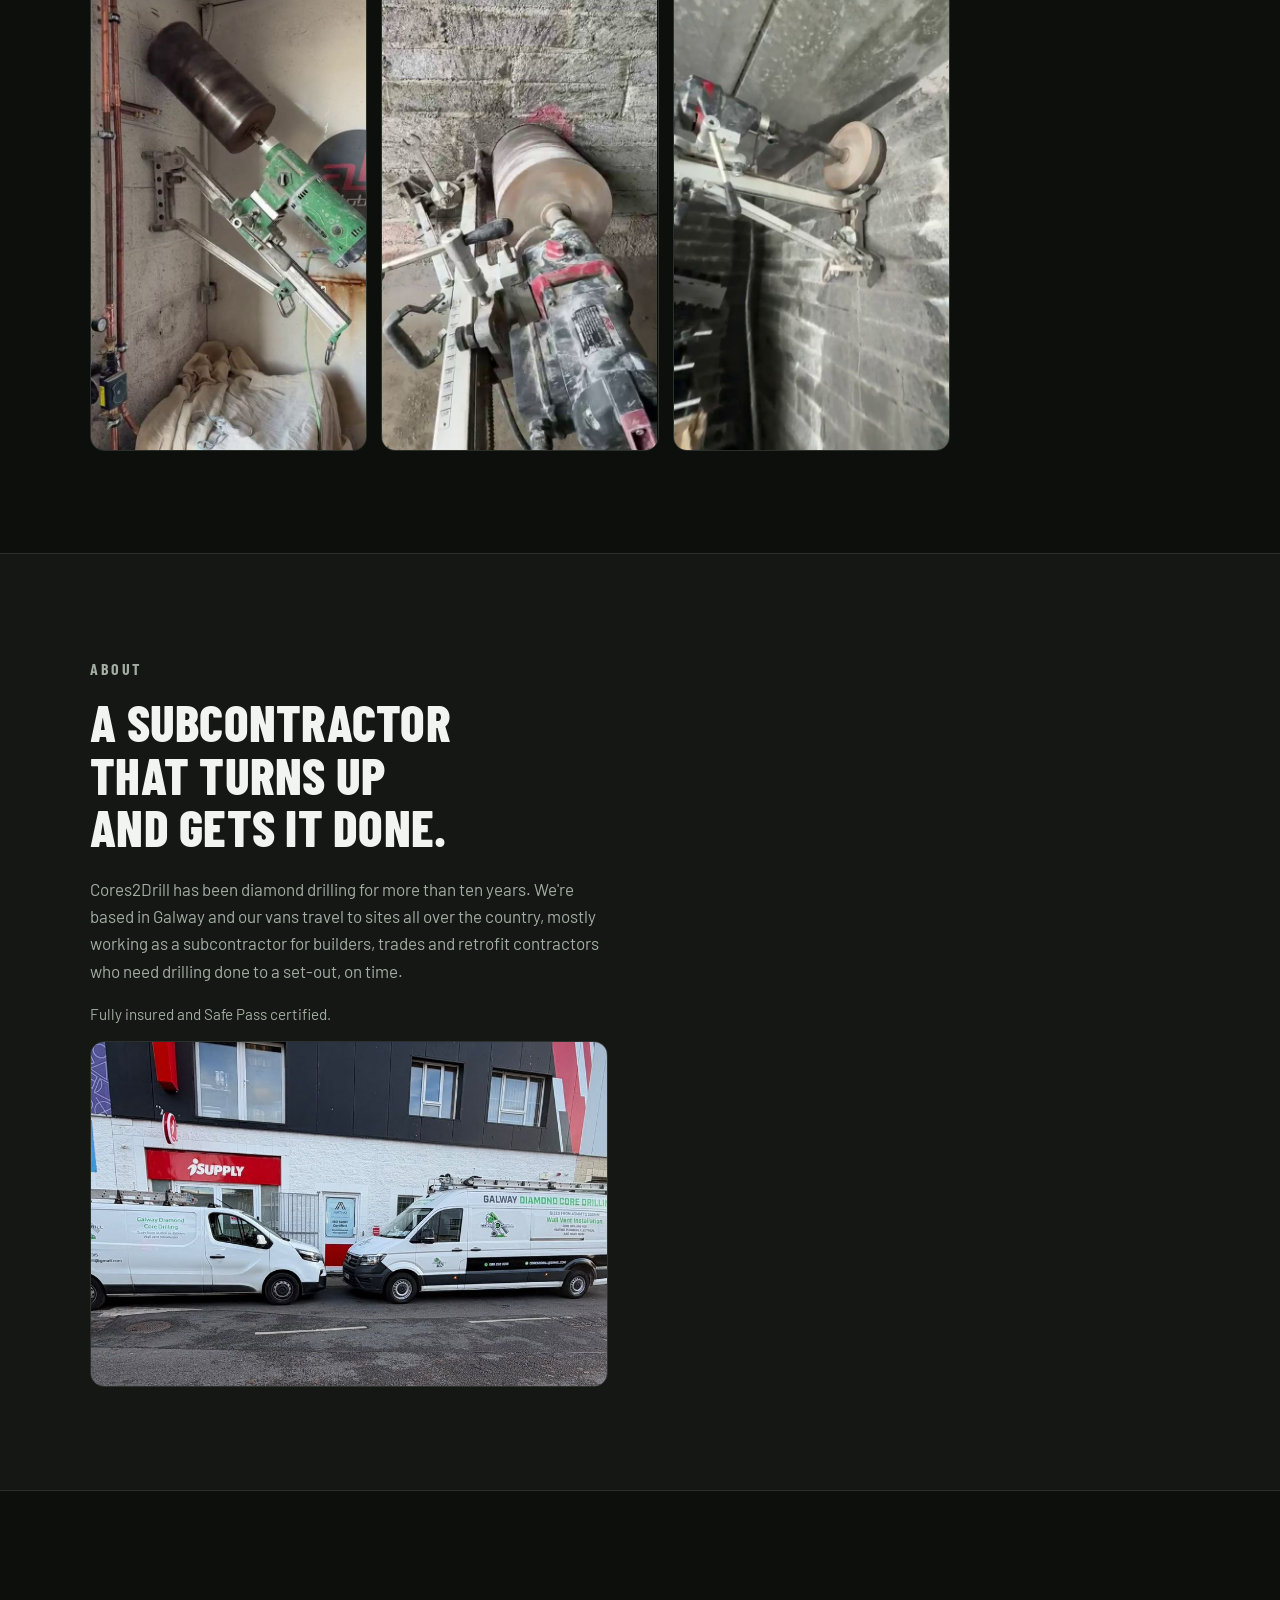
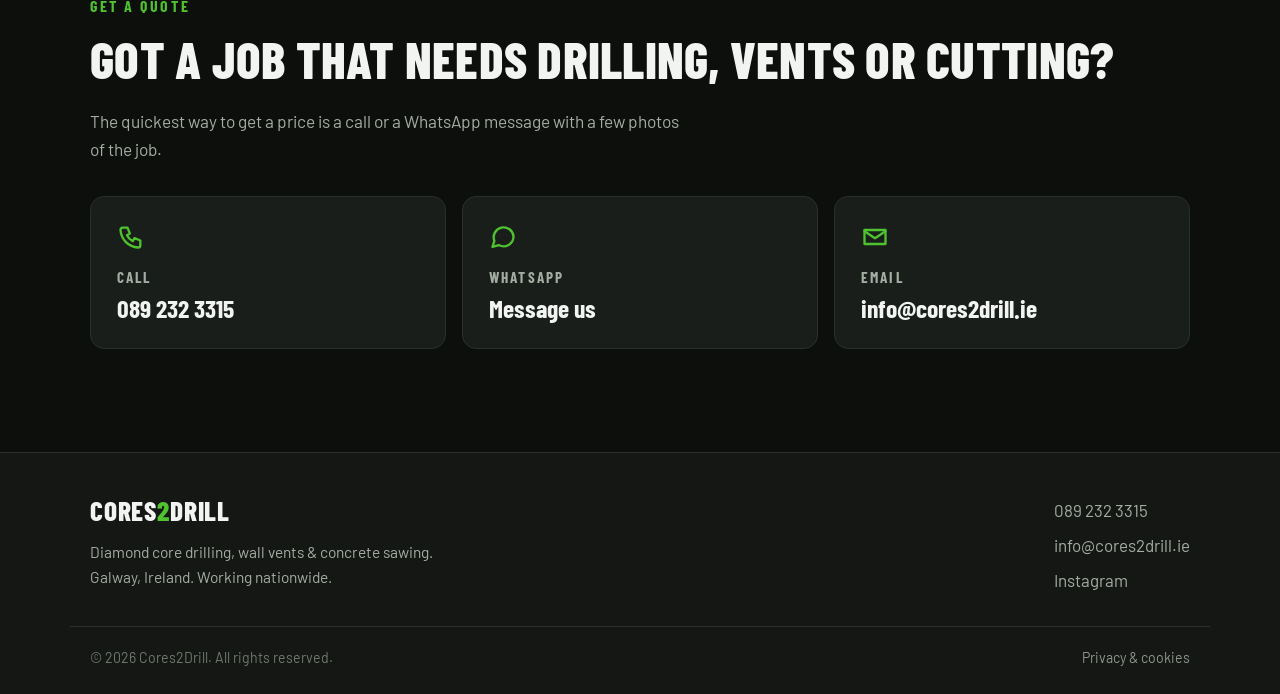
==== commit a6a8e069: "Gallery: add finished wall vents and a measured core, drop duplicate van shots Co-Authored-By: Claud" ====
--- a/index.html
+++ b/index.html
@@ -222,35 +222,35 @@
           <button class="shot" type="button" data-full="images/opening-worker.jpg" data-caption="Doorway-sized opening stitch drilled through a thick concrete wall">
             <img src="images/opening-worker.jpg" width="1050" height="1400" loading="lazy" alt="Doorway-sized opening stitch drilled through a thick concrete wall">
           </button>
+          <button class="shot" type="button" data-full="images/core-hole-measured.jpg" data-caption="Clean diamond-cored hole with a tape measure across it">
+            <img src="images/core-hole-measured.jpg" width="787" height="1400" loading="lazy" style="object-position: 50% 23%" alt="Clean diamond-cored hole with a tape measure across it">
+          </button>
           <button class="shot" type="button" data-full="images/slab-stitch.jpg" data-caption="L-shaped line of cores stitch drilled through a concrete slab">
             <img src="images/slab-stitch.jpg" width="1050" height="1400" loading="lazy" alt="L-shaped line of cores stitch drilled through a concrete slab">
           </button>
+          <button class="shot" type="button" data-full="images/vents-courtyard.jpg" data-caption="Wall vents fitted on a bungalow for retrofit works">
+            <img src="images/vents-courtyard.jpg" width="787" height="1400" loading="lazy" style="object-position: 50% 23%" alt="Wall vents fitted on a bungalow for retrofit works">
+          </button>
           <button class="shot" type="button" data-full="images/hole-rig-close.jpg" data-caption="Clean cored hole through a house wall with the drill rig still fixed in place">
             <img src="images/hole-rig-close.jpg" width="1050" height="1400" loading="lazy" alt="Clean cored hole through a house wall with the drill rig still fixed in place">
           </button>
+          <button class="shot" type="button" data-full="images/cowled-vent.jpg" data-caption="Cowled wall vent fitted under the eaves of a house">
+            <img src="images/cowled-vent.jpg" width="787" height="1400" loading="lazy" style="object-position: 50% 11%" alt="Cowled wall vent fitted under the eaves of a house">
+          </button>
+          <button class="shot" type="button" data-full="images/core-bits.jpg" data-caption="Pallet of diamond core bits in a range of diameters">
+            <img src="images/core-bits.jpg" width="787" height="1400" loading="lazy" alt="Pallet of diamond core bits in a range of diameters">
+          </button>
           <button class="shot" type="button" data-full="images/site-van.jpg" data-caption="Cores2Drill van on a housing development site">
             <img src="images/site-van.jpg" width="1200" height="900" loading="lazy" alt="Cores2Drill van on a housing development site">
           </button>
-          <button class="shot" type="button" data-full="images/core-bits.jpg" data-caption="Pallet of diamond core bits in a range of diameters">
-            <img src="images/core-bits.jpg" width="787" height="1400" loading="lazy" alt="Pallet of diamond core bits in a range of diameters">
-          </button>
-          <button class="shot" type="button" data-full="images/vans-owner.jpg" data-caption="Two Cores2Drill vans outside a trade supplier">
-            <img src="images/vans-owner.jpg" width="1400" height="1050" loading="lazy" alt="Two Cores2Drill vans outside a trade supplier">
+          <button class="shot" type="button" data-full="images/vent-interior.jpg" data-caption="Room vent fitted neatly beside a window inside">
+            <img src="images/vent-interior.jpg" width="787" height="1400" loading="lazy" style="object-position: 50% 34%" alt="Room vent fitted neatly beside a window inside">
           </button>
           <button class="shot" type="button" data-full="images/bit-retip.jpg" data-caption="Diamond core bit being re-tipped with new segments">
             <img src="images/bit-retip.jpg" width="787" height="1400" loading="lazy" alt="Diamond core bit being re-tipped with new segments">
           </button>
           <button class="shot" type="button" data-full="images/fleet-yard.jpg" data-caption="Cores2Drill vans loading up in the yard">
             <img src="images/fleet-yard.jpg" width="1152" height="960" loading="lazy" alt="Cores2Drill vans loading up in the yard">
-          </button>
-          <button class="shot" type="button" data-full="images/site-van-above.jpg" data-caption="Cores2Drill van seen from the scaffold on a housing site">
-            <img src="images/site-van-above.jpg" width="787" height="1400" loading="lazy" alt="Cores2Drill van seen from the scaffold on a housing site">
-          </button>
-          <button class="shot" type="button" data-full="images/vans-street.jpg" data-caption="Cores2Drill vans parked up between jobs">
-            <img src="images/vans-street.jpg" width="1179" height="1276" loading="lazy" alt="Cores2Drill vans parked up between jobs">
-          </button>
-          <button class="shot" type="button" data-full="images/vans-house.jpg" data-caption="Two Cores2Drill vans at a house job">
-            <img src="images/vans-house.jpg" width="1200" height="900" loading="lazy" alt="Two Cores2Drill vans at a house job">
           </button>
           <button class="shot" type="button" data-full="images/opening-stitch.jpg" data-caption="Stitch drilled opening in progress with the rig on the wall">
             <img src="images/opening-stitch.jpg" width="1050" height="1400" loading="lazy" alt="Stitch drilled opening in progress with the rig on the wall">
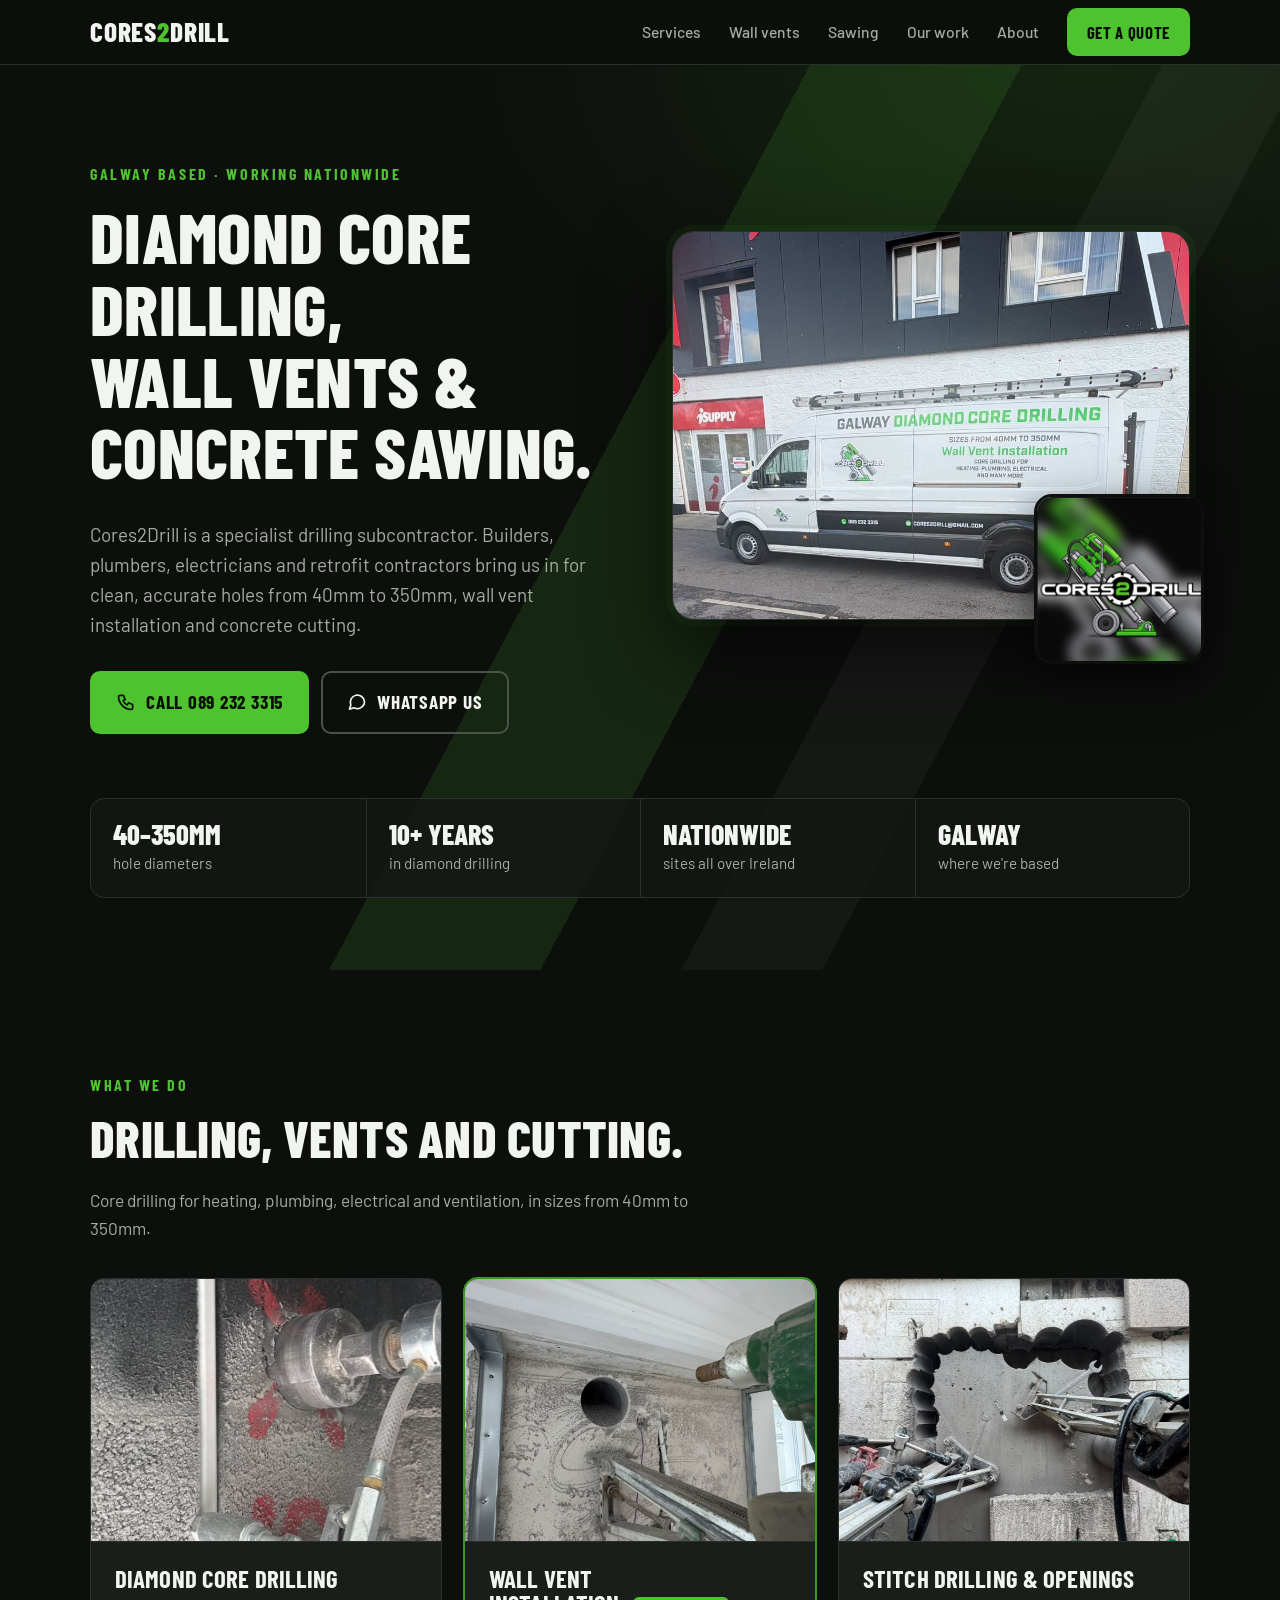
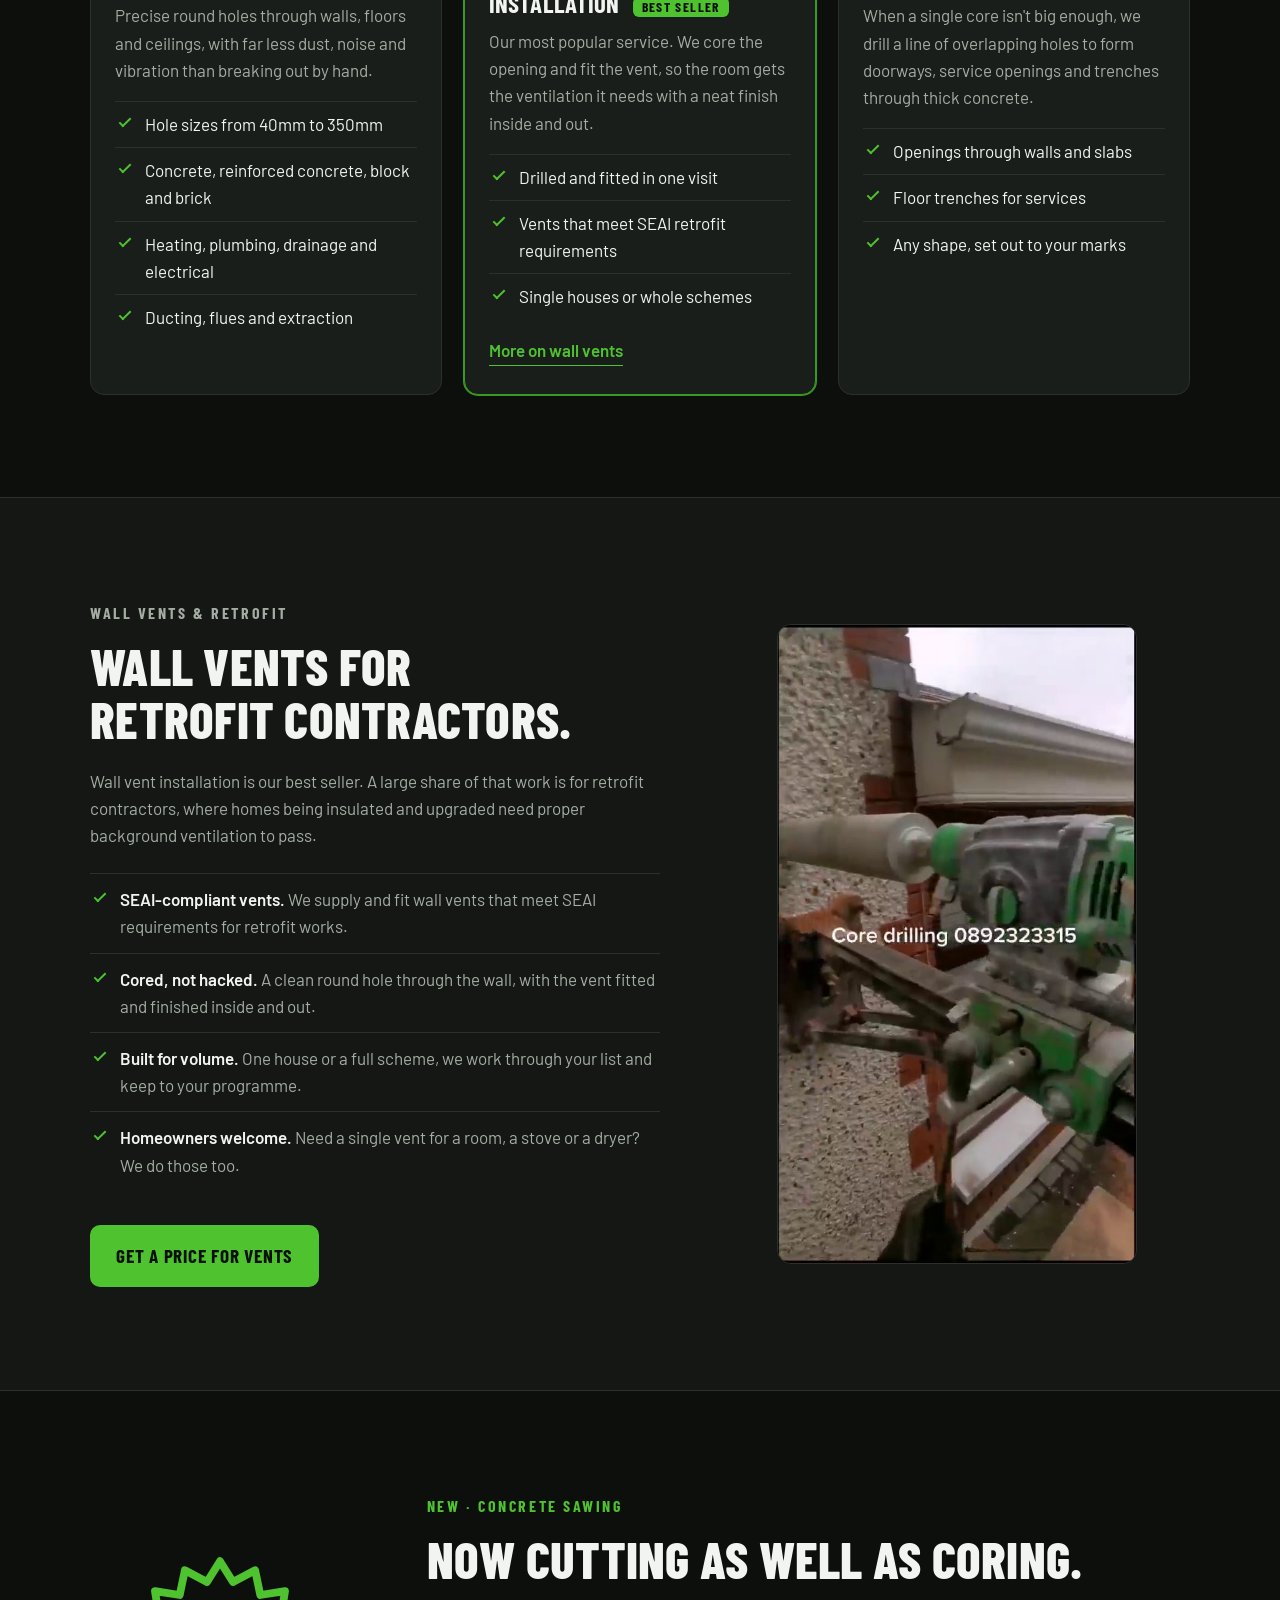
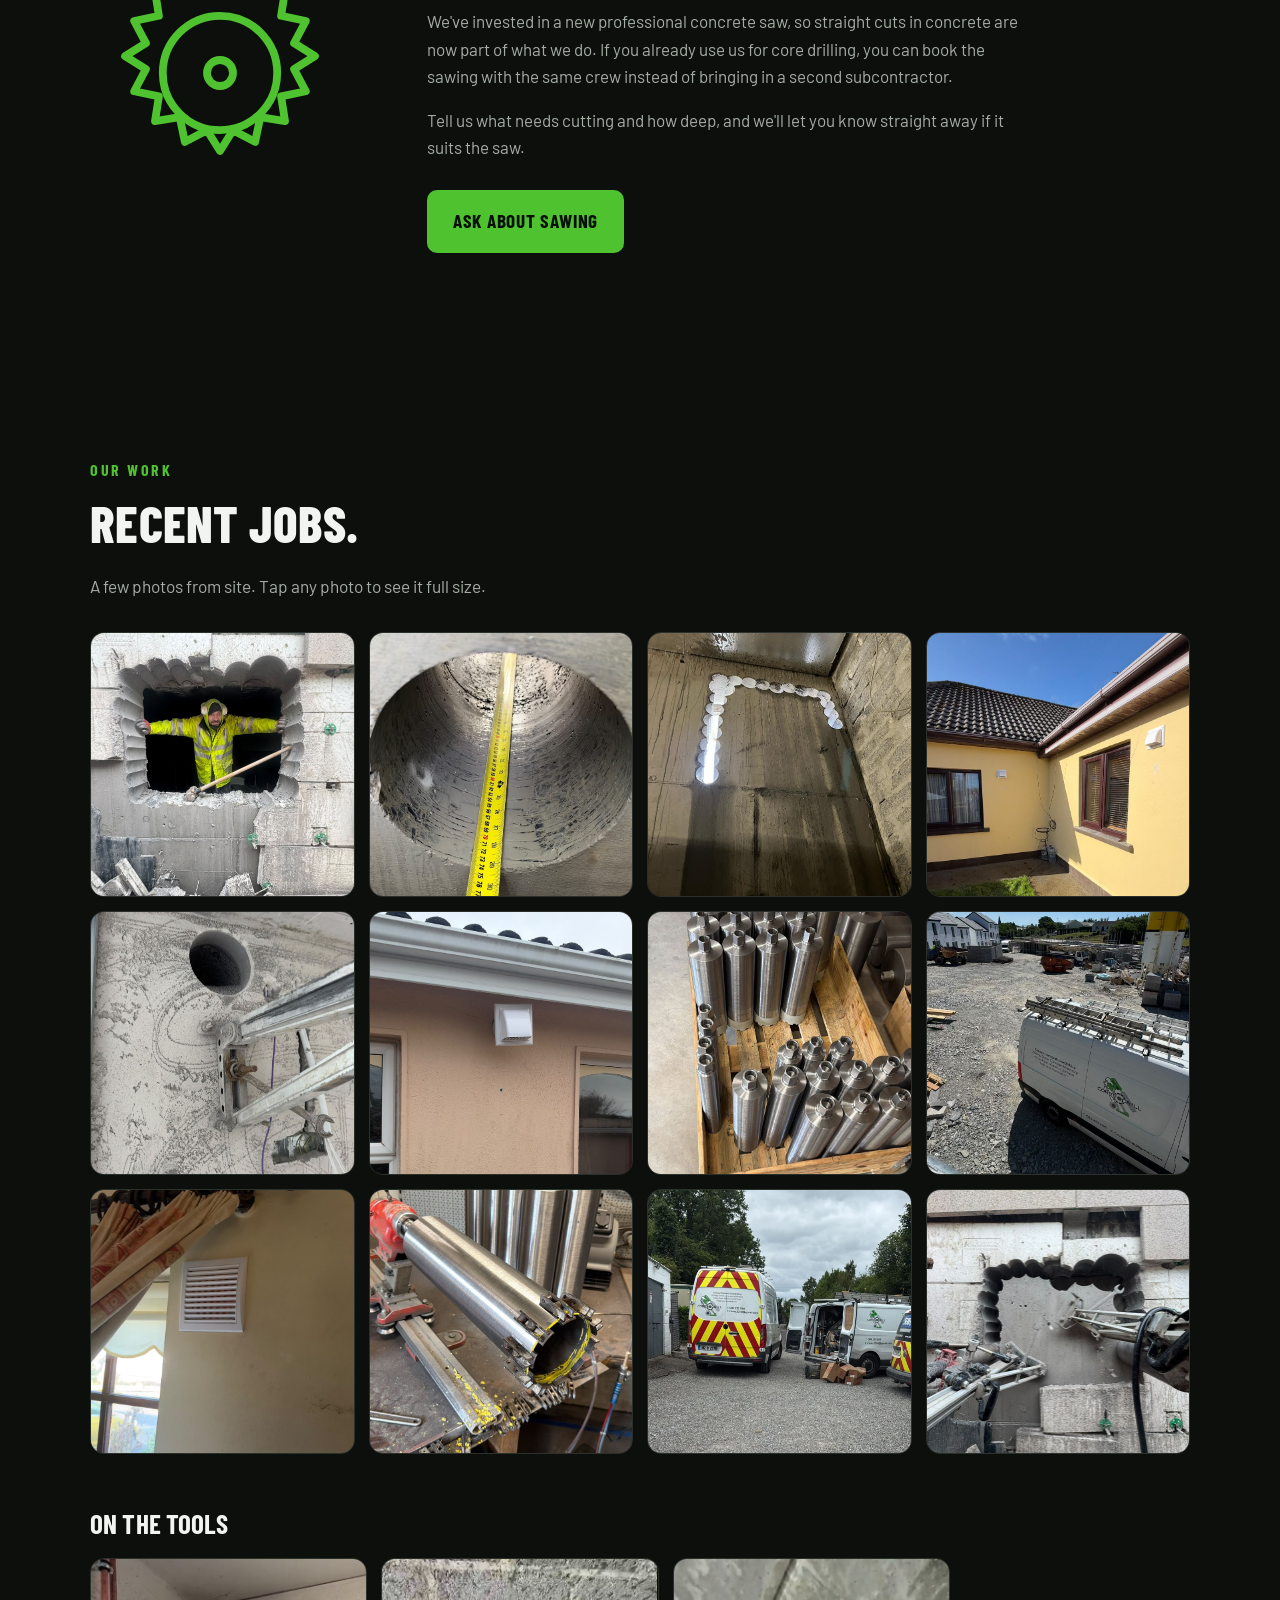
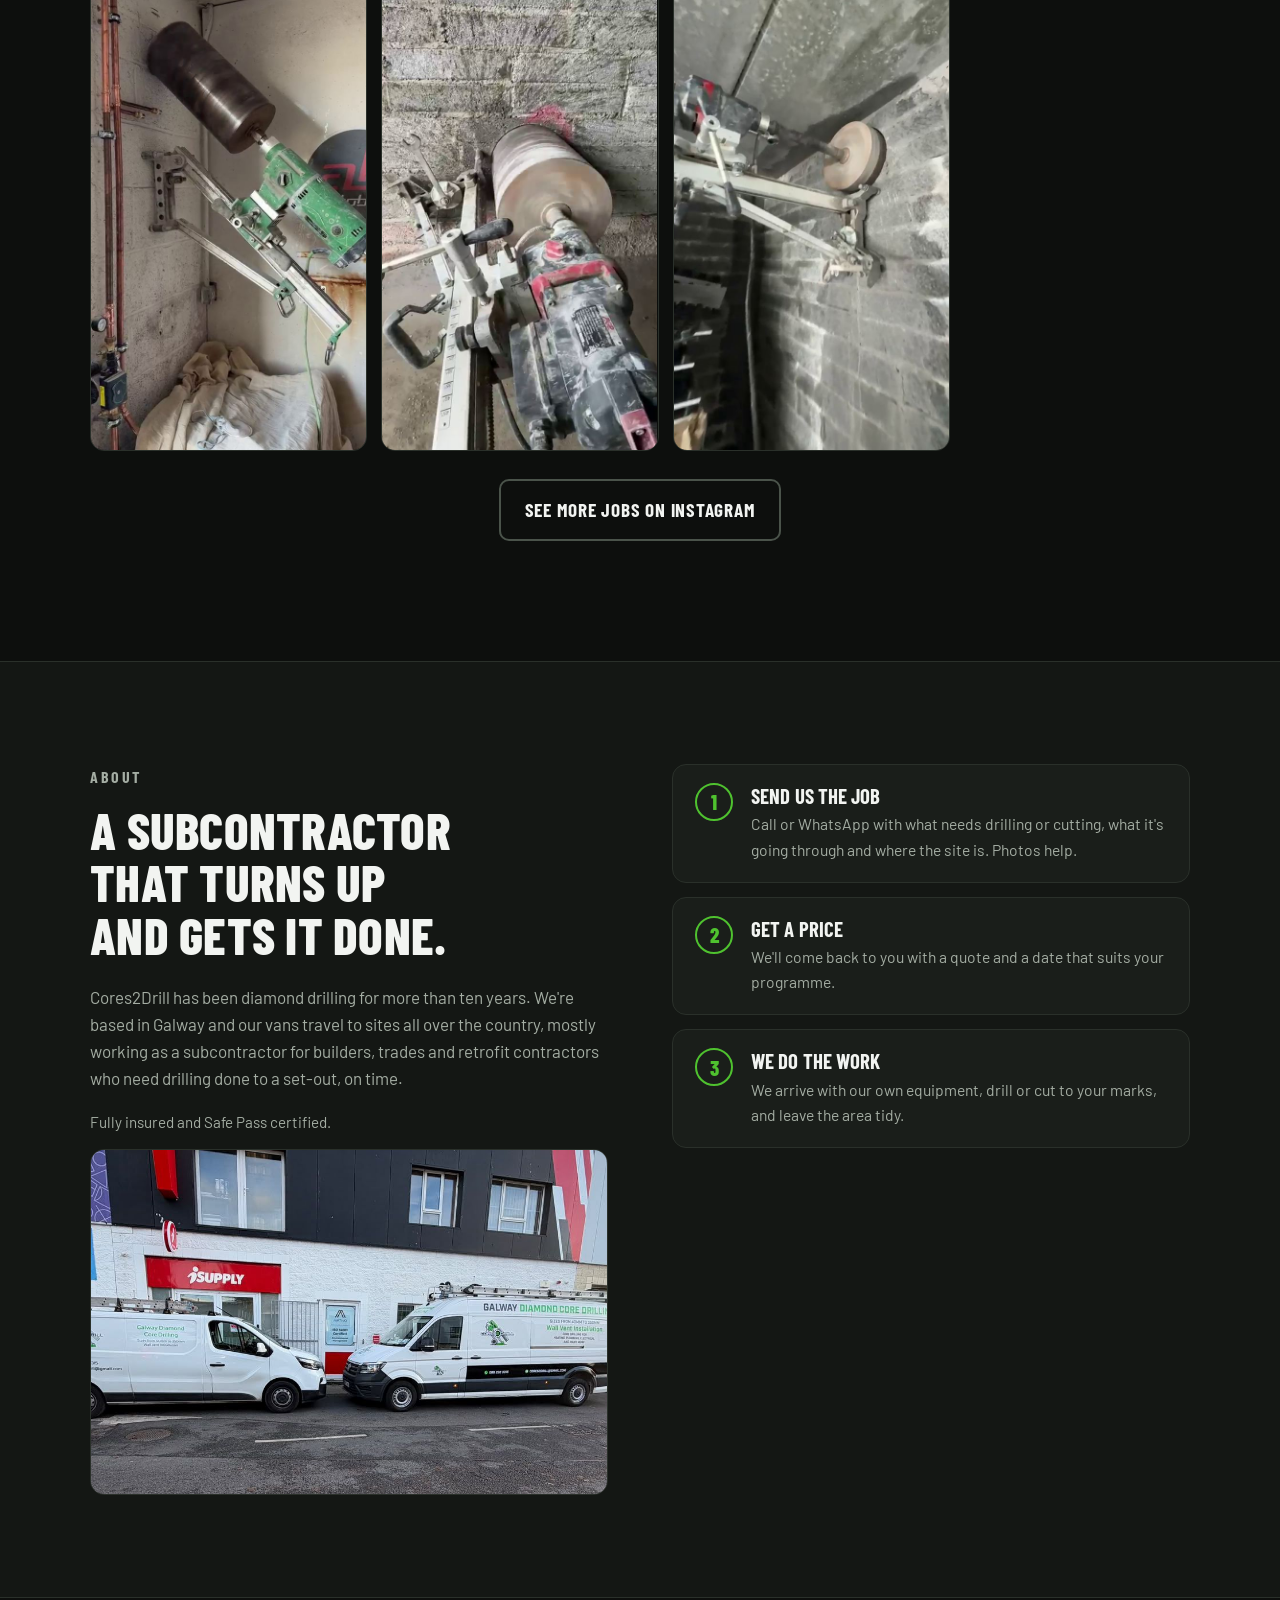
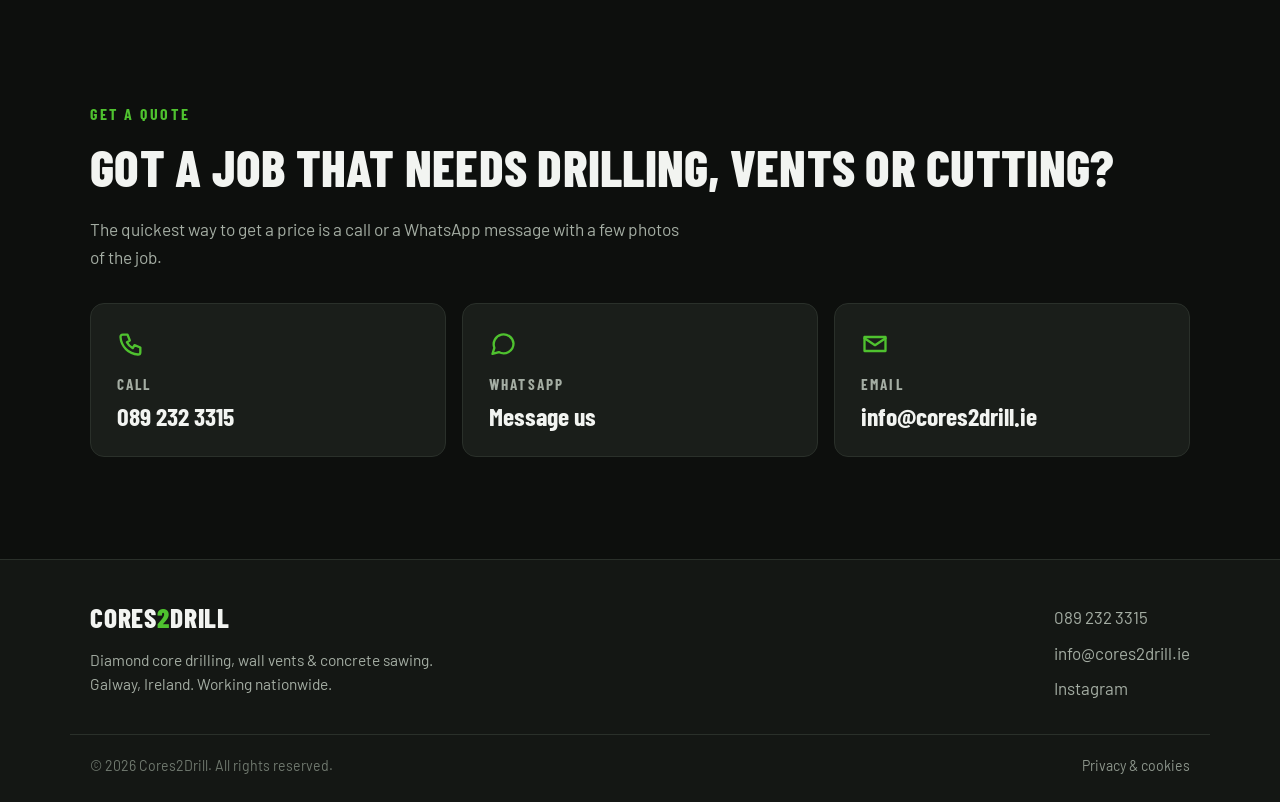
==== commit 88b813b8: "Link Instagram @galwaydiamondcoredrilling in footer, job videos and business details Co-Authored-By:" ====
--- a/index.html
+++ b/index.html
@@ -34,7 +34,8 @@
     "telephone": "+353892323315",
     "email": "info@cores2drill.ie",
     "address": { "@type": "PostalAddress", "addressLocality": "Galway", "addressCountry": "IE" },
-    "areaServed": { "@type": "Country", "name": "Ireland" }
+    "areaServed": { "@type": "Country", "name": "Ireland" },
+    "sameAs": ["https://www.instagram.com/galwaydiamondcoredrilling/"]
   }
   </script>
 </head>
@@ -266,6 +267,9 @@
           <video class="clip" src="media/clip-through.mp4" poster="media/clip-through.jpg" width="576" height="1024"
                  muted loop playsinline preload="none" aria-label="Video: core drill breaking through a block wall"></video>
         </div>
+        <p class="more-work">
+          <a class="btn btn--ghost" href="https://www.instagram.com/galwaydiamondcoredrilling/" target="_blank" rel="noopener">See more jobs on Instagram</a>
+        </p>
       </div>
     </section>
 
@@ -339,8 +343,7 @@
       <div class="footer__links">
         <a href="tel:+353892323315">089 232 3315</a>
         <a href="mailto:info@cores2drill.ie">info@cores2drill.ie</a>
-        <!-- PLACEHOLDER: put the real Instagram URL in the href -->
-        <a href="#" data-placeholder="instagram">Instagram</a>
+        <a href="https://www.instagram.com/galwaydiamondcoredrilling/" target="_blank" rel="noopener">Instagram</a>
       </div>
     </div>
     <div class="wrap footer__legal">
--- a/css/style.css
+++ b/css/style.css
@@ -218,6 +218,8 @@
 .feature > .clip { max-width: 360px; justify-self: center; }
 
 .subhead { margin: 56px 0 0; font-size: 1.7rem; }
+.more-work { margin-top: 28px; text-align: center; }
+.more-work .btn { white-space: normal; text-align: center; }
 .clips { display: grid; grid-template-columns: repeat(3, 1fr); gap: 14px; margin-top: 20px; max-width: 860px; }
 
 /* ---------- Gallery ---------- */
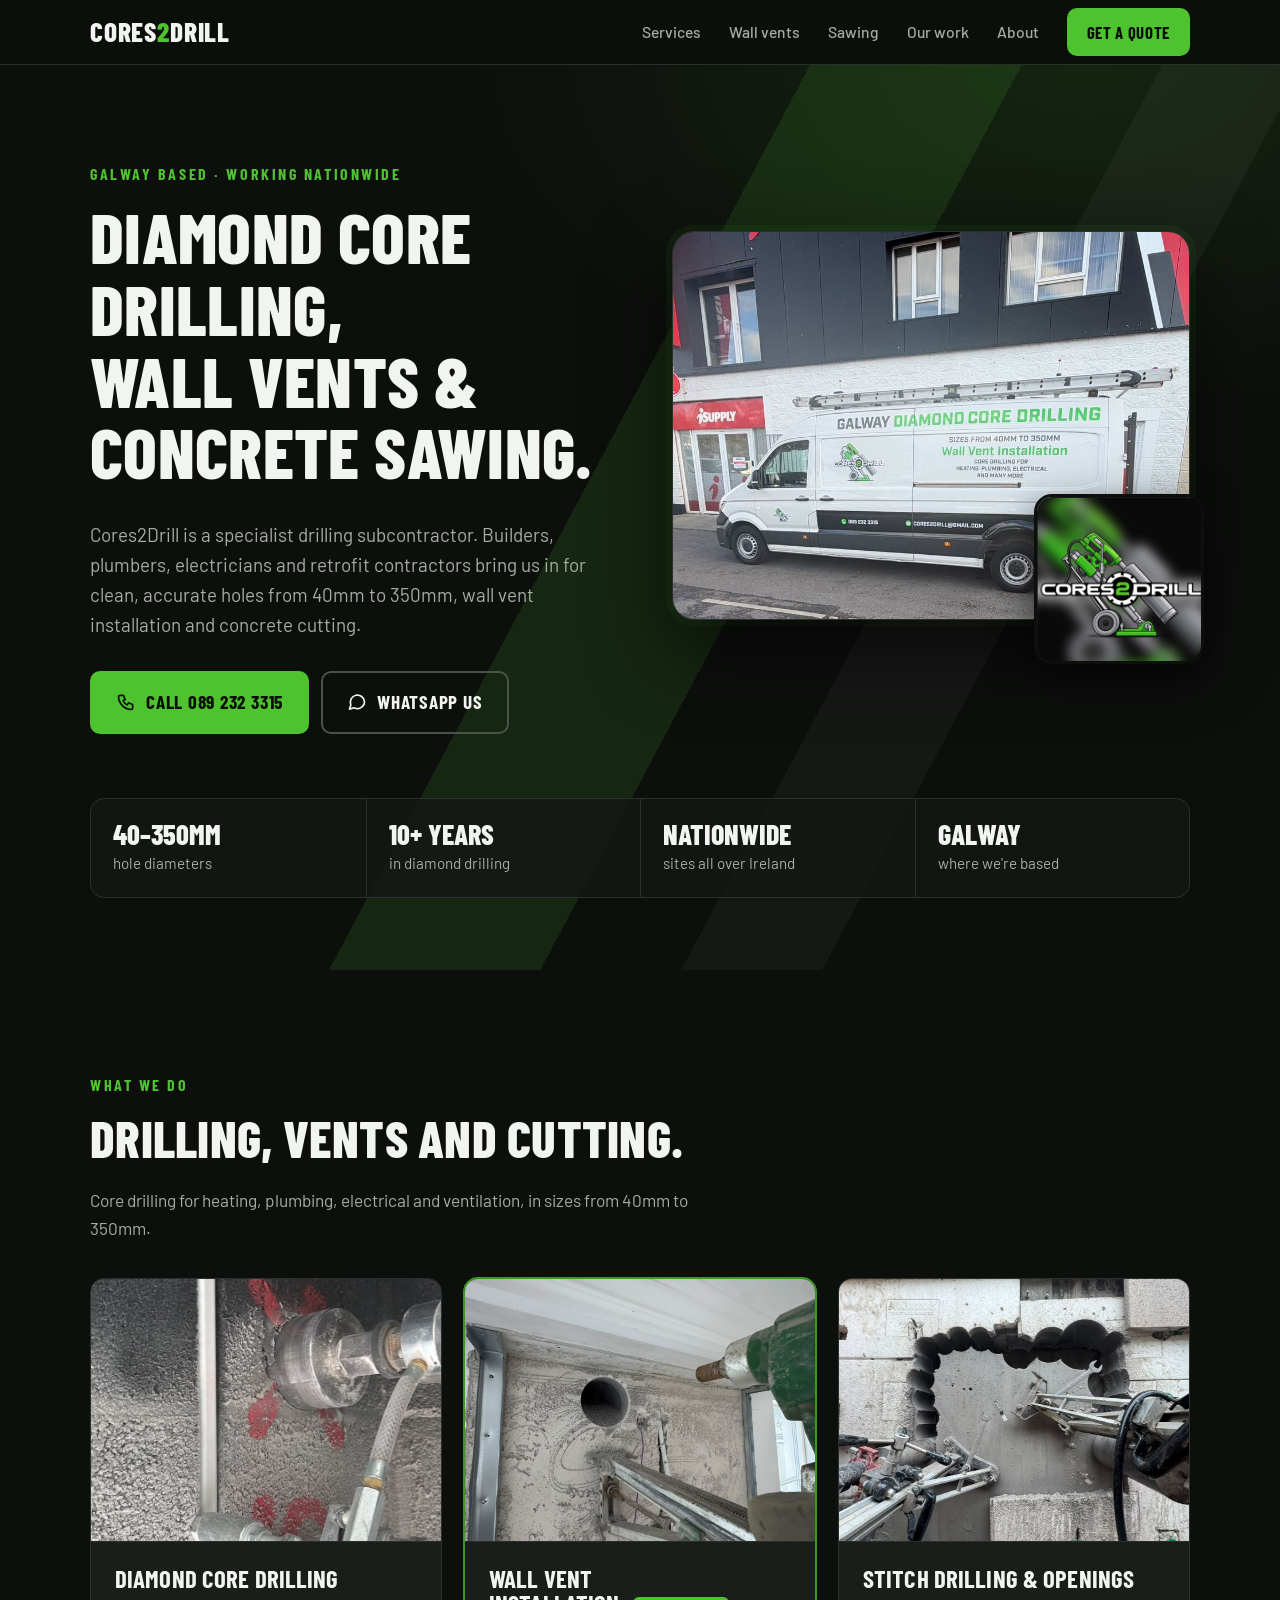
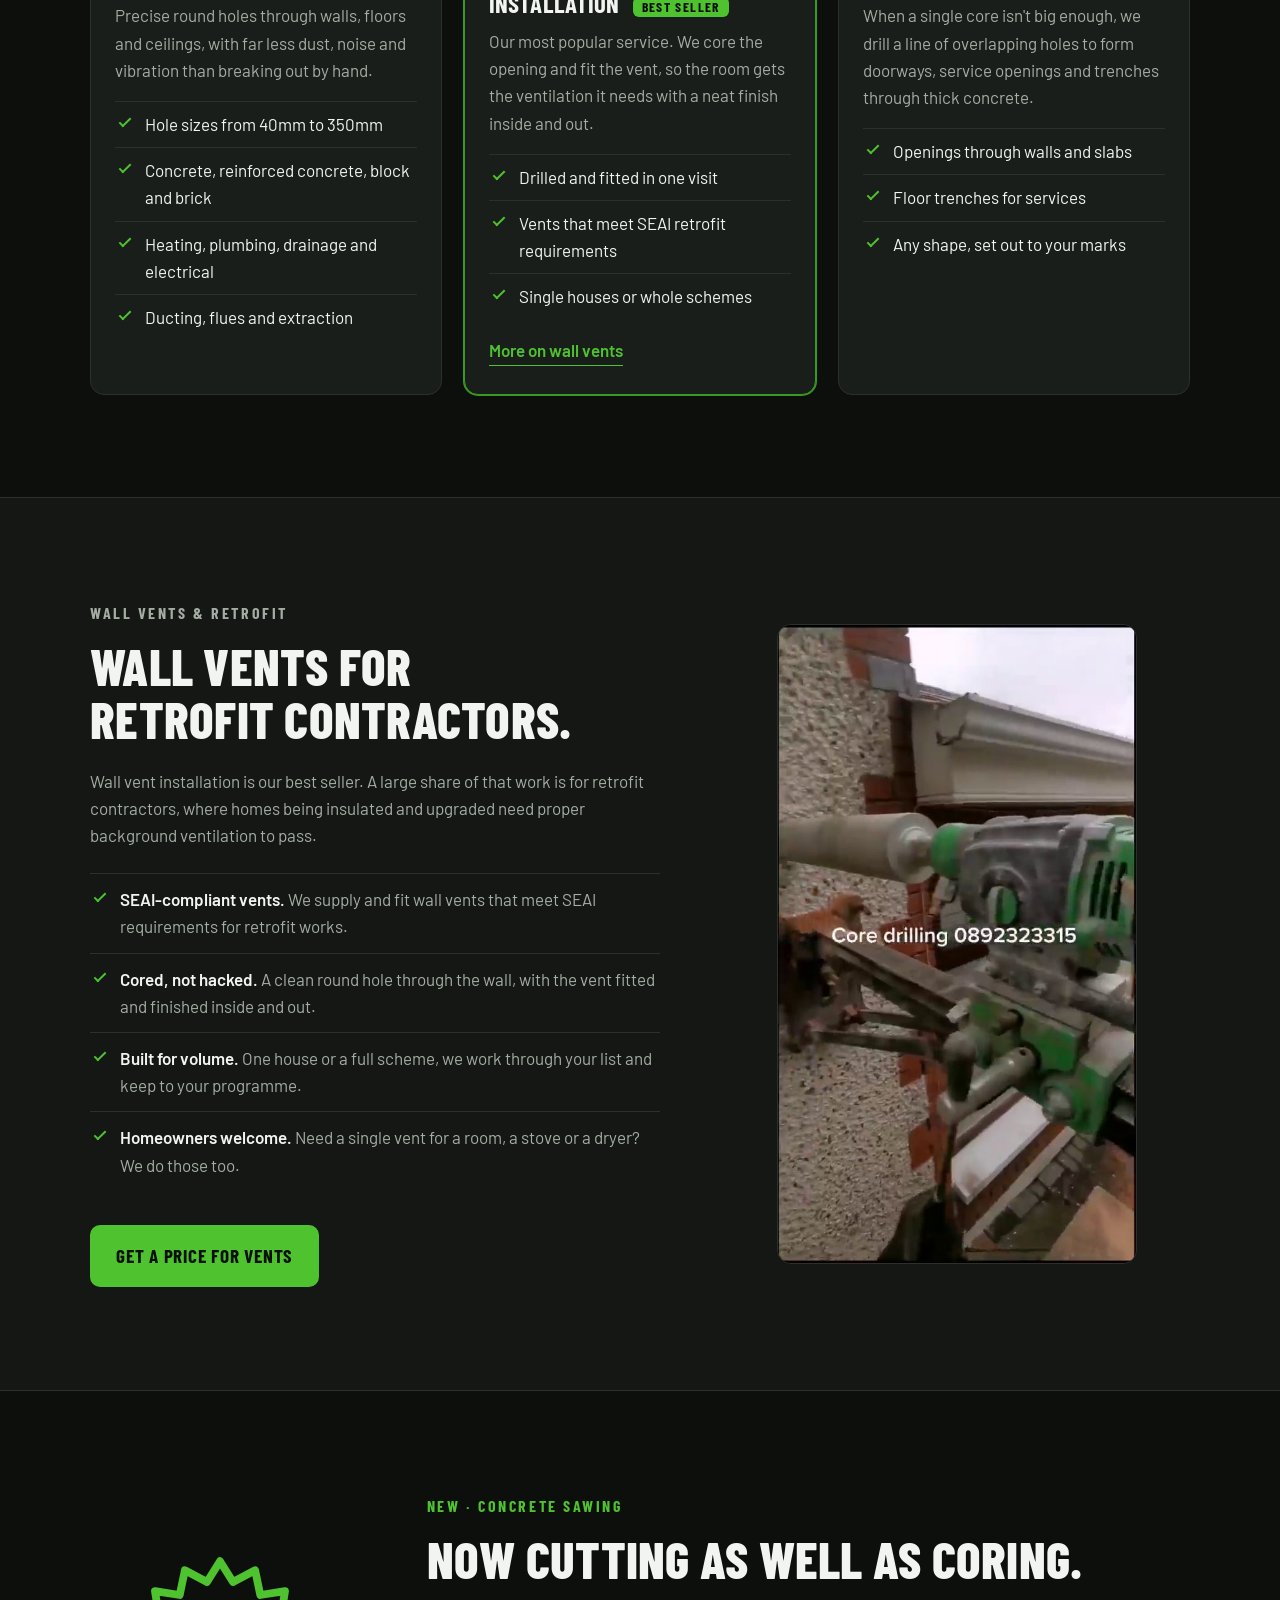
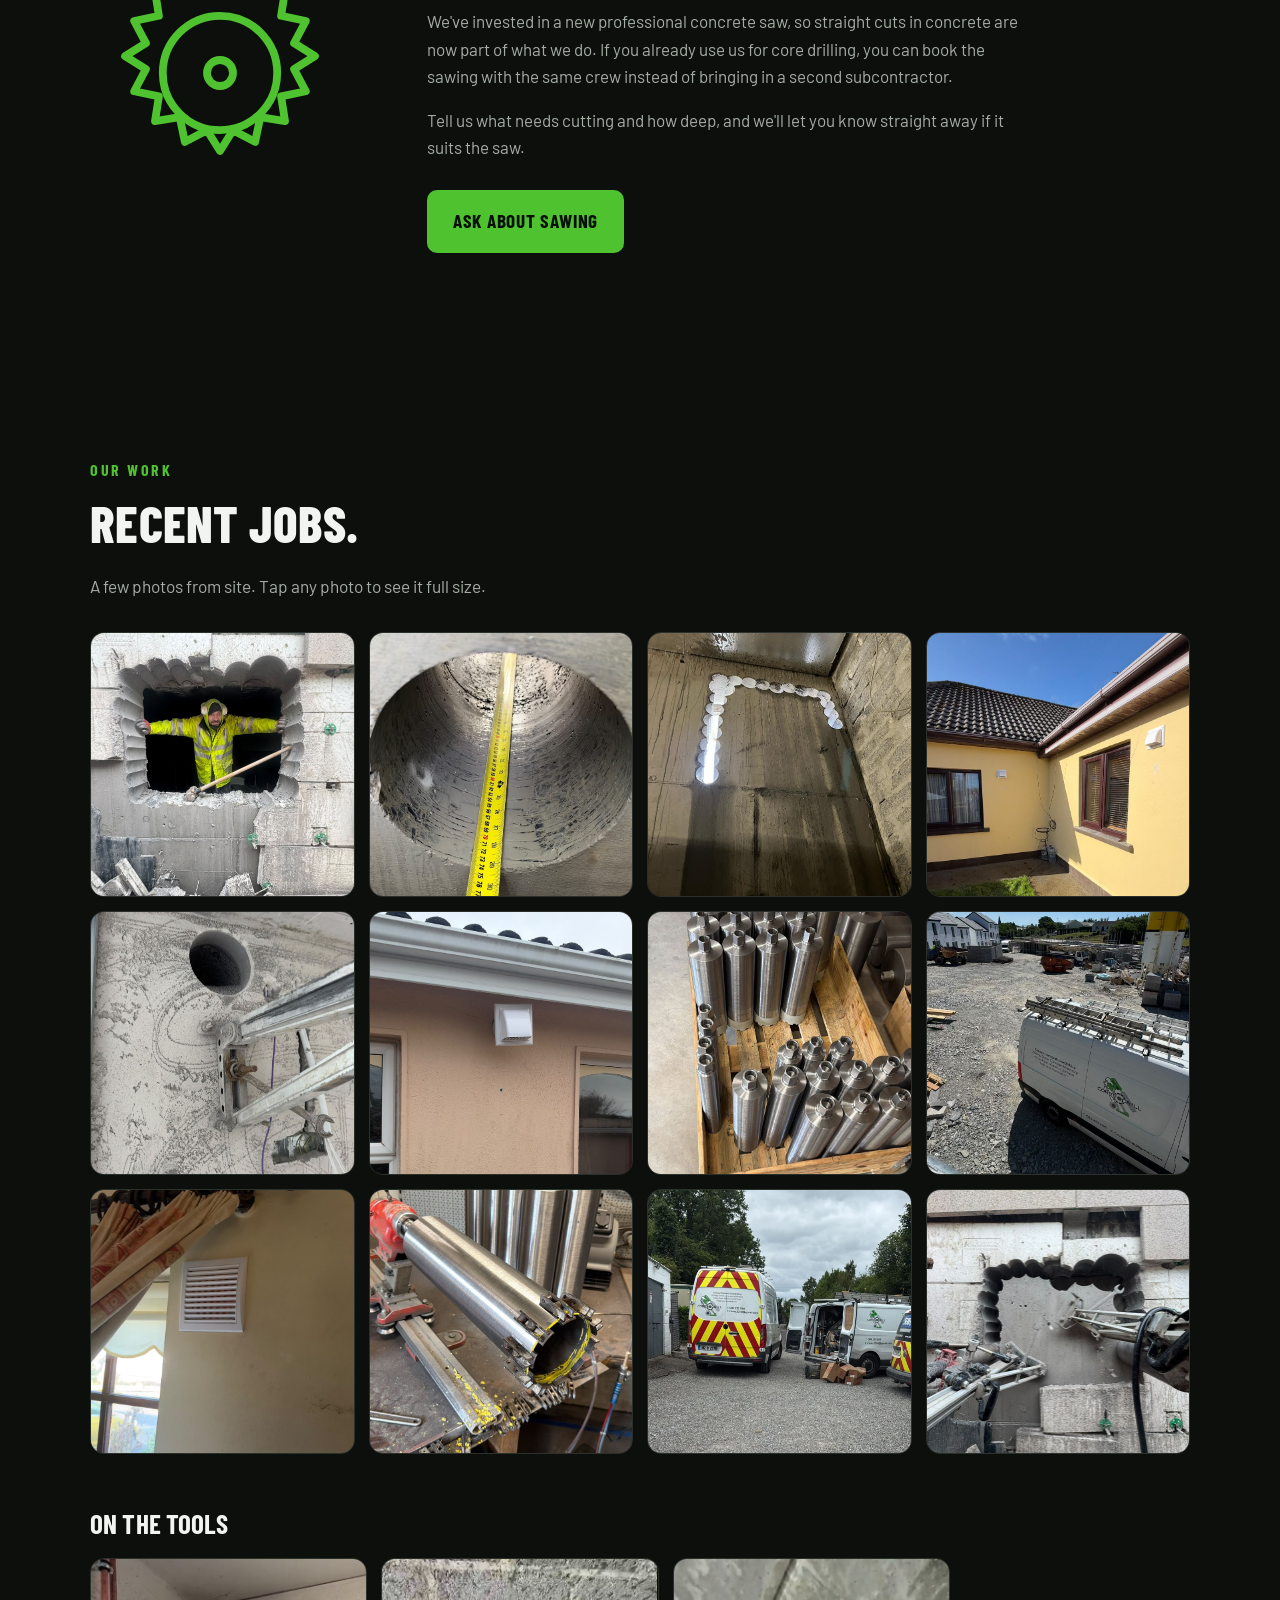
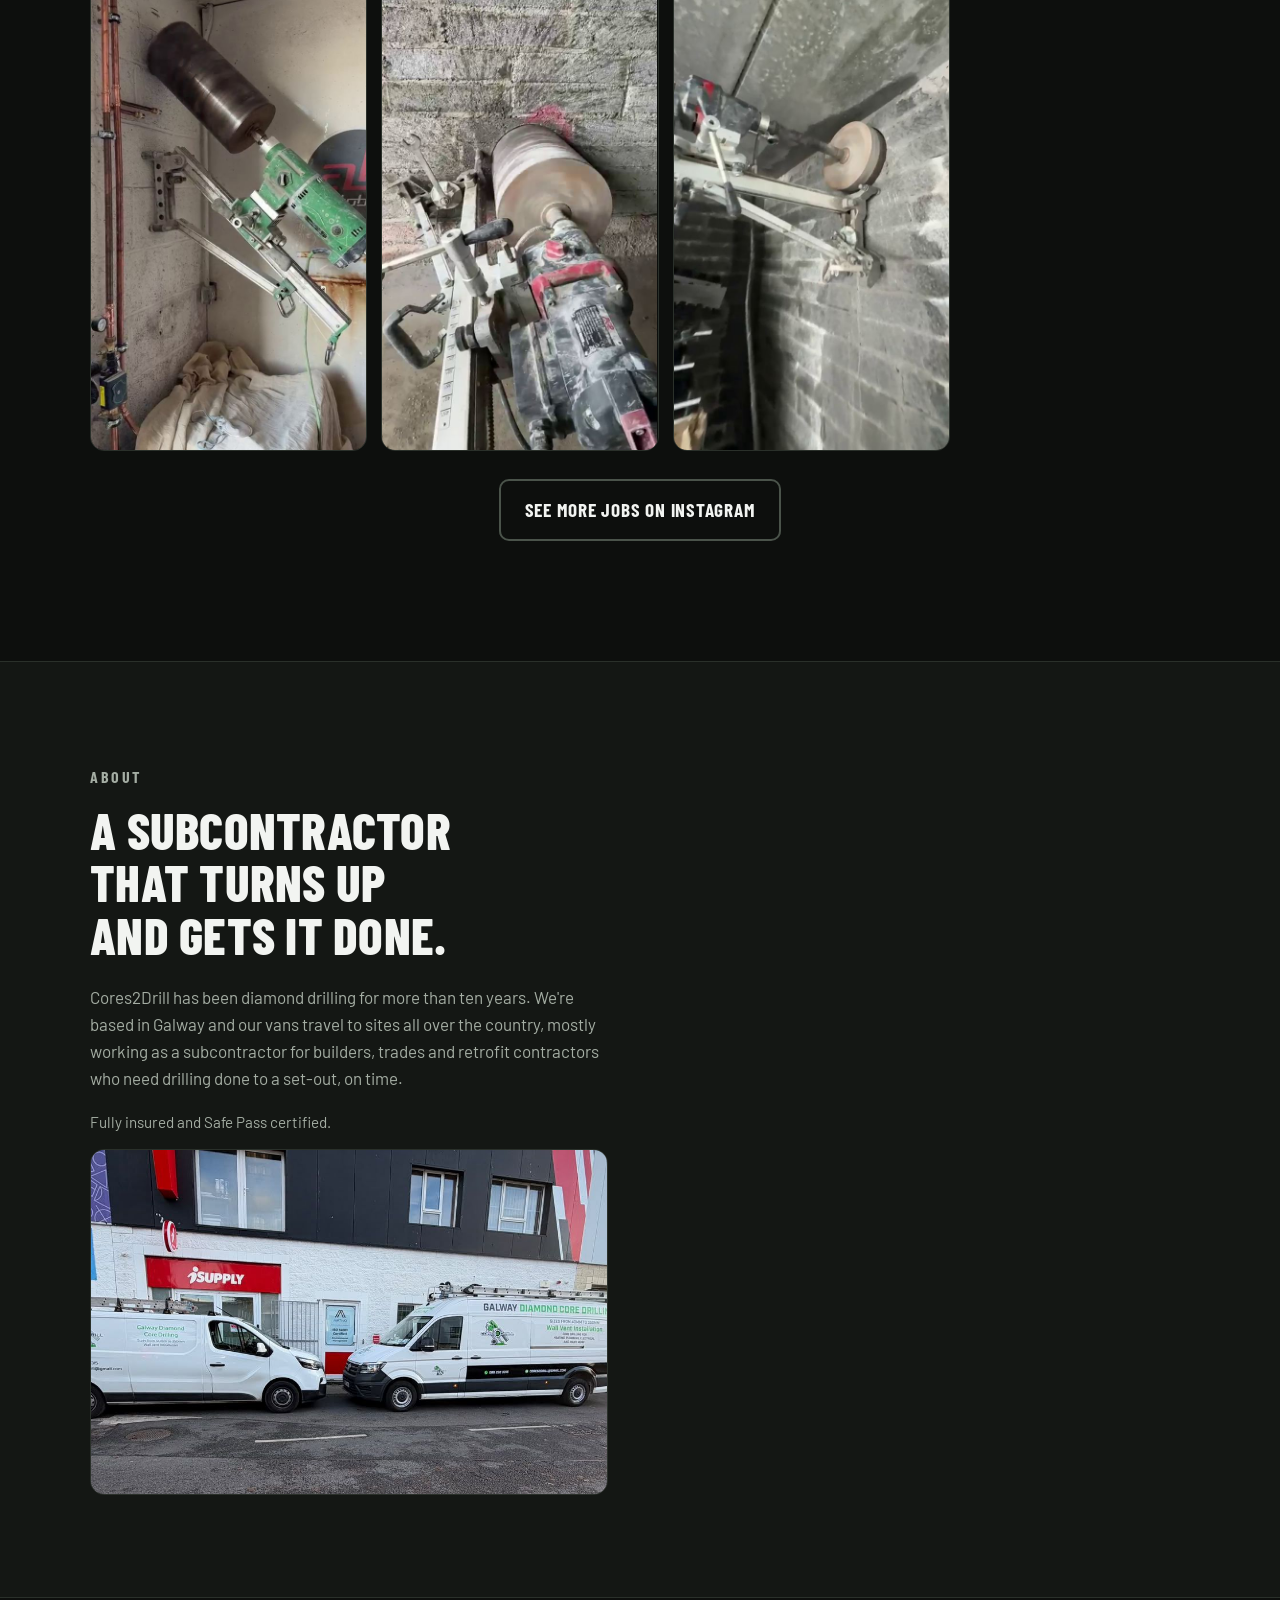
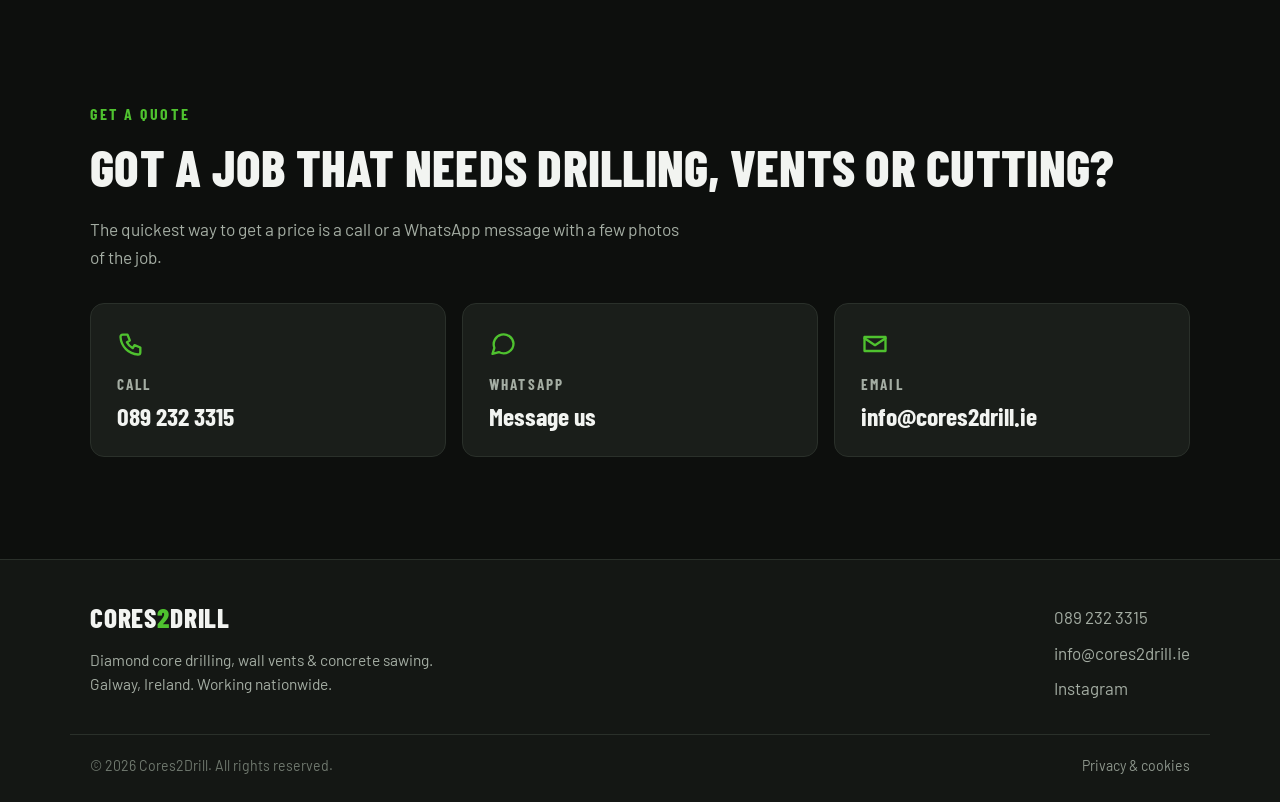
==== commit e57e86d7: "Add Cloudflare Web Analytics (cookieless) and mention it on privacy page Co-Authored-By: Claude Opus" ====
--- a/index.html
+++ b/index.html
@@ -369,5 +369,6 @@
 
   <script src="js/main.js"></script>
   <script src="js/consent.js"></script>
+  <!-- Cloudflare Web Analytics --><script type='module' src='https://static.cloudflareinsights.com/beacon.min.js' data-cf-beacon='{"token": "0dc6a185dc7c44e782dce4740e4da40b"}'></script><!-- End Cloudflare Web Analytics -->
 </body>
 </html>
